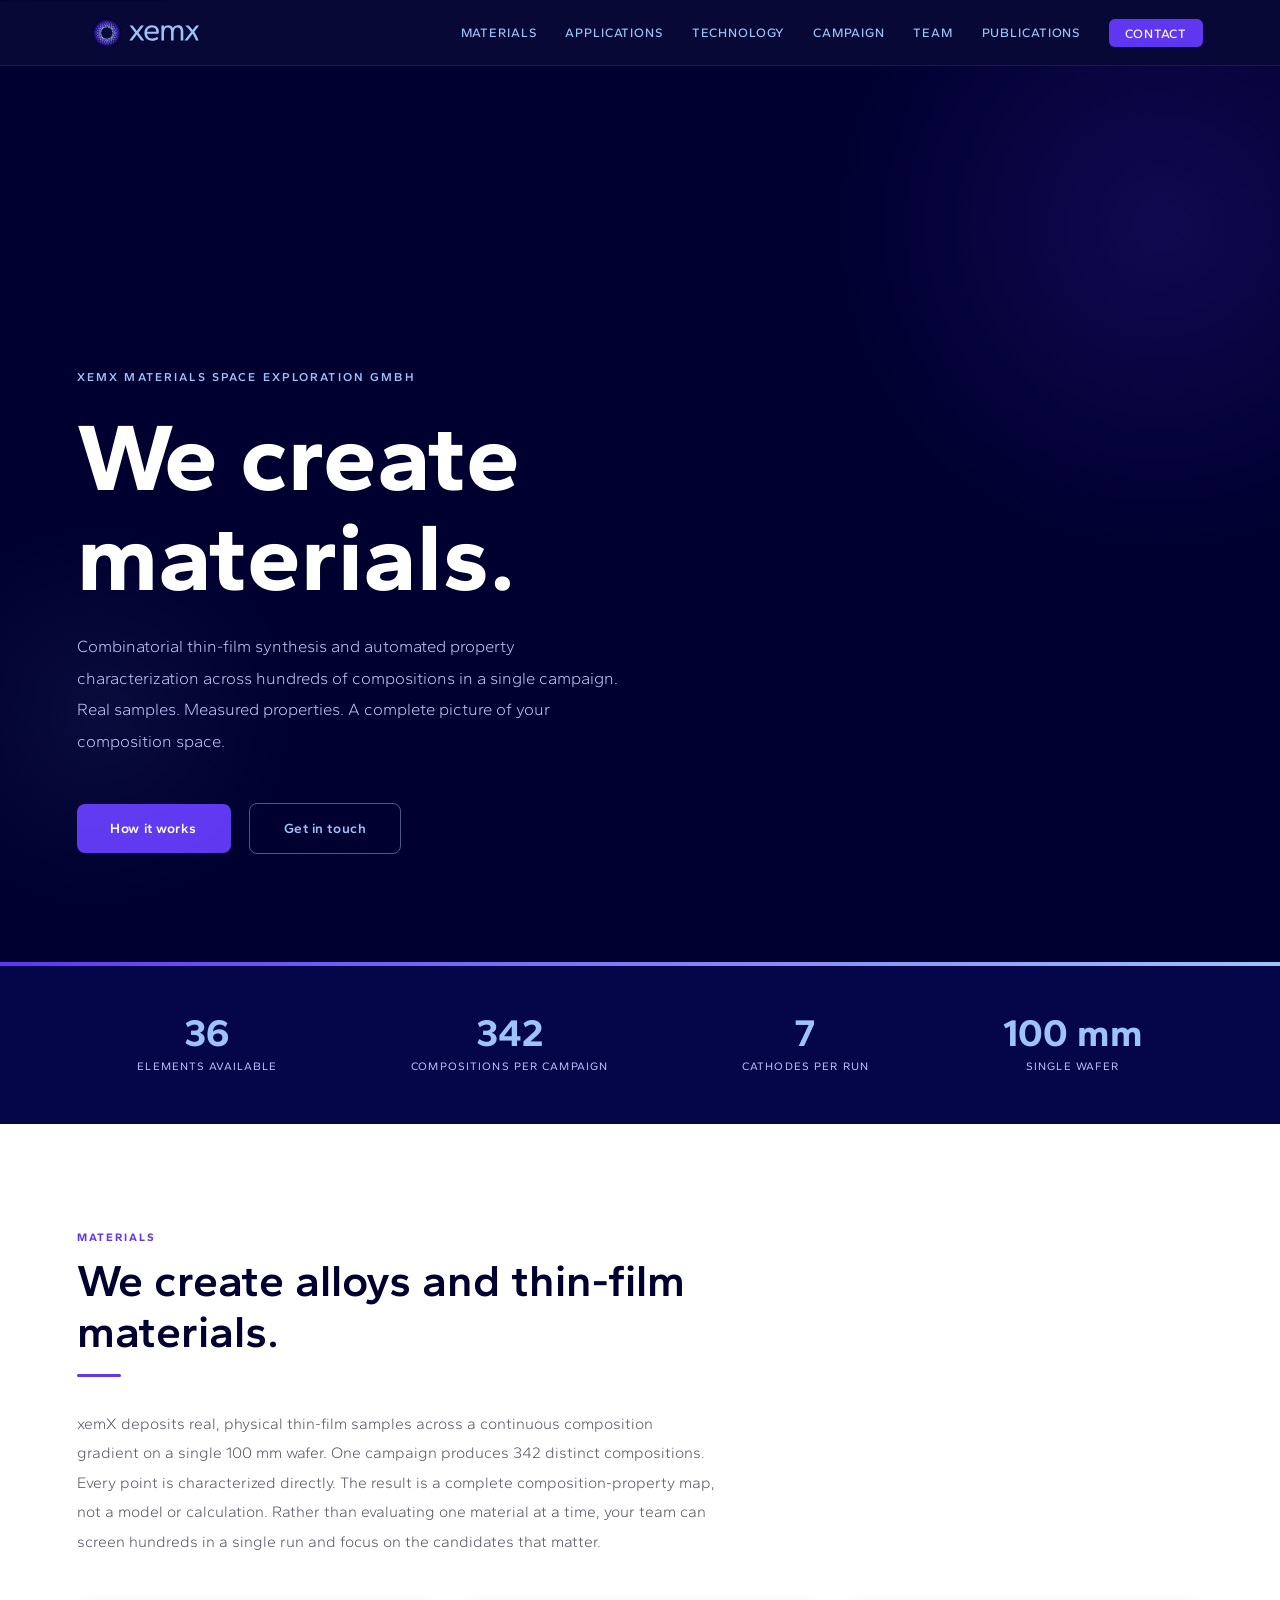
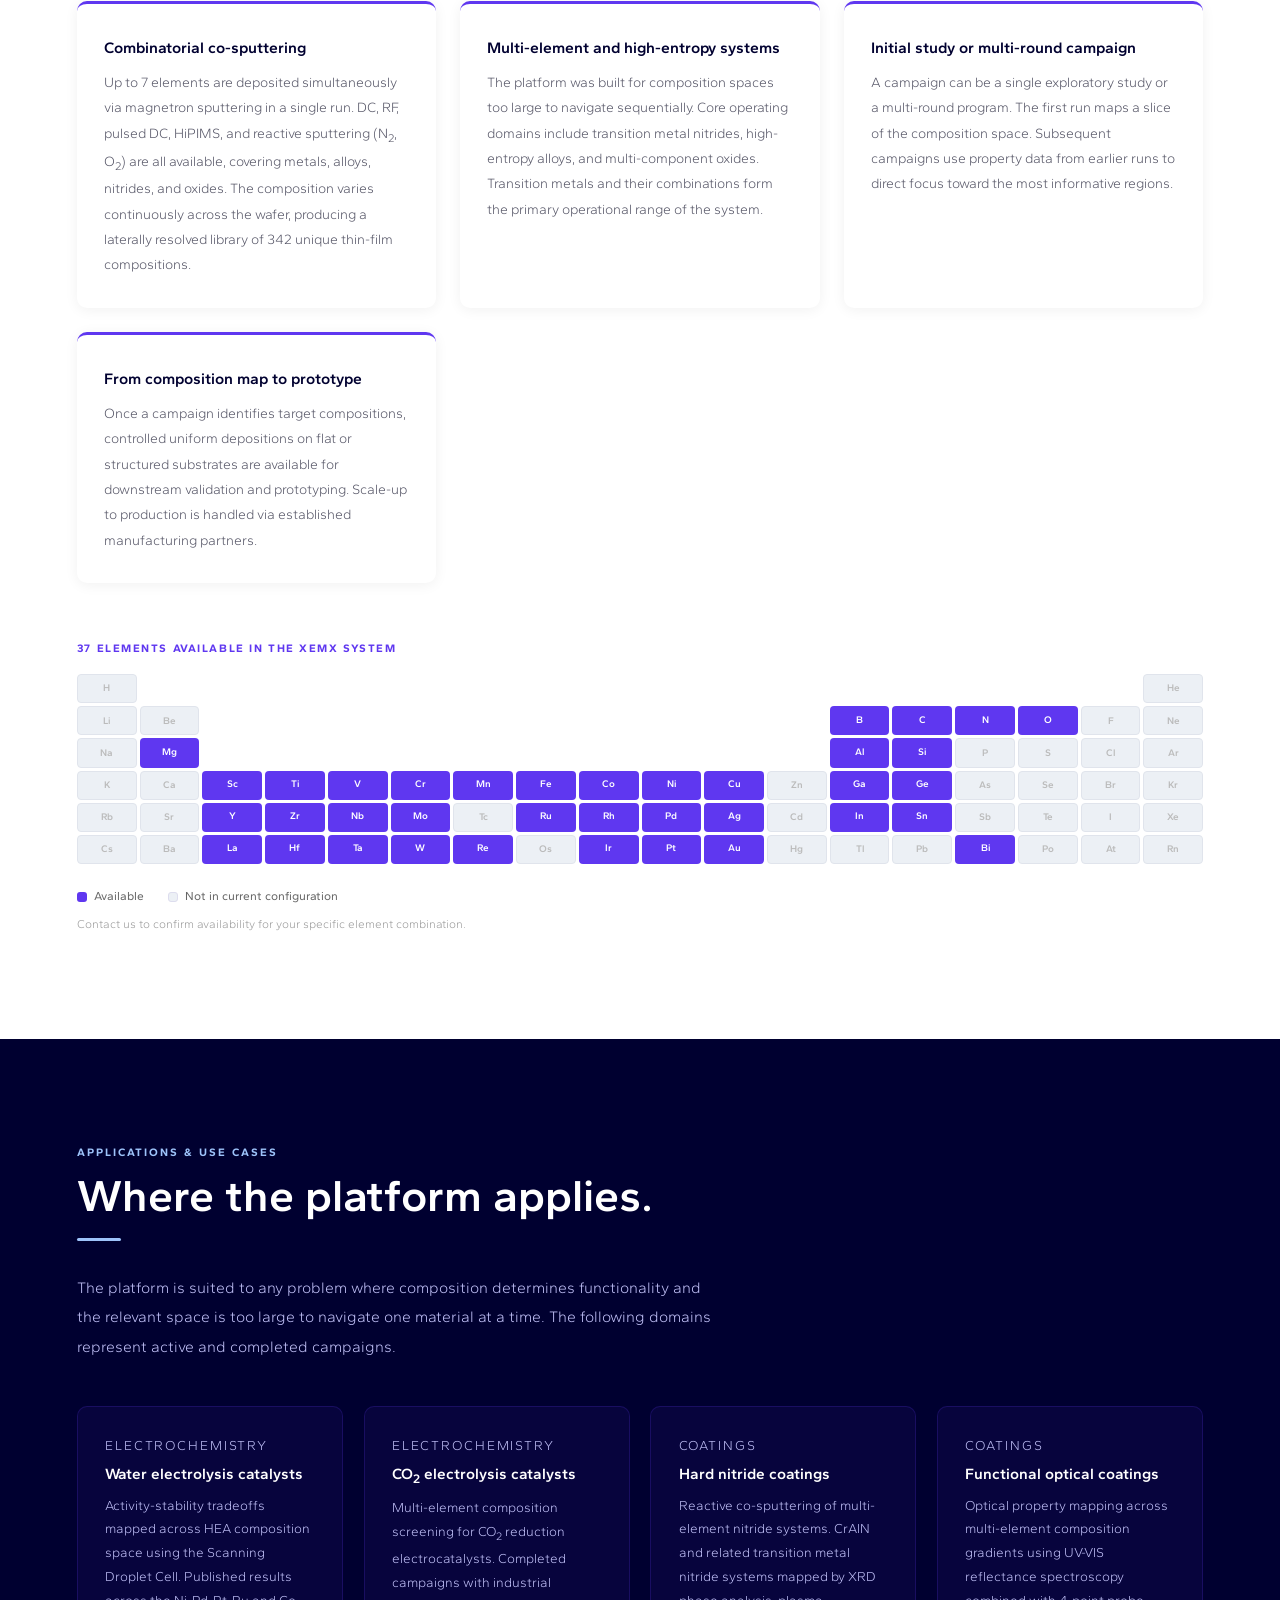
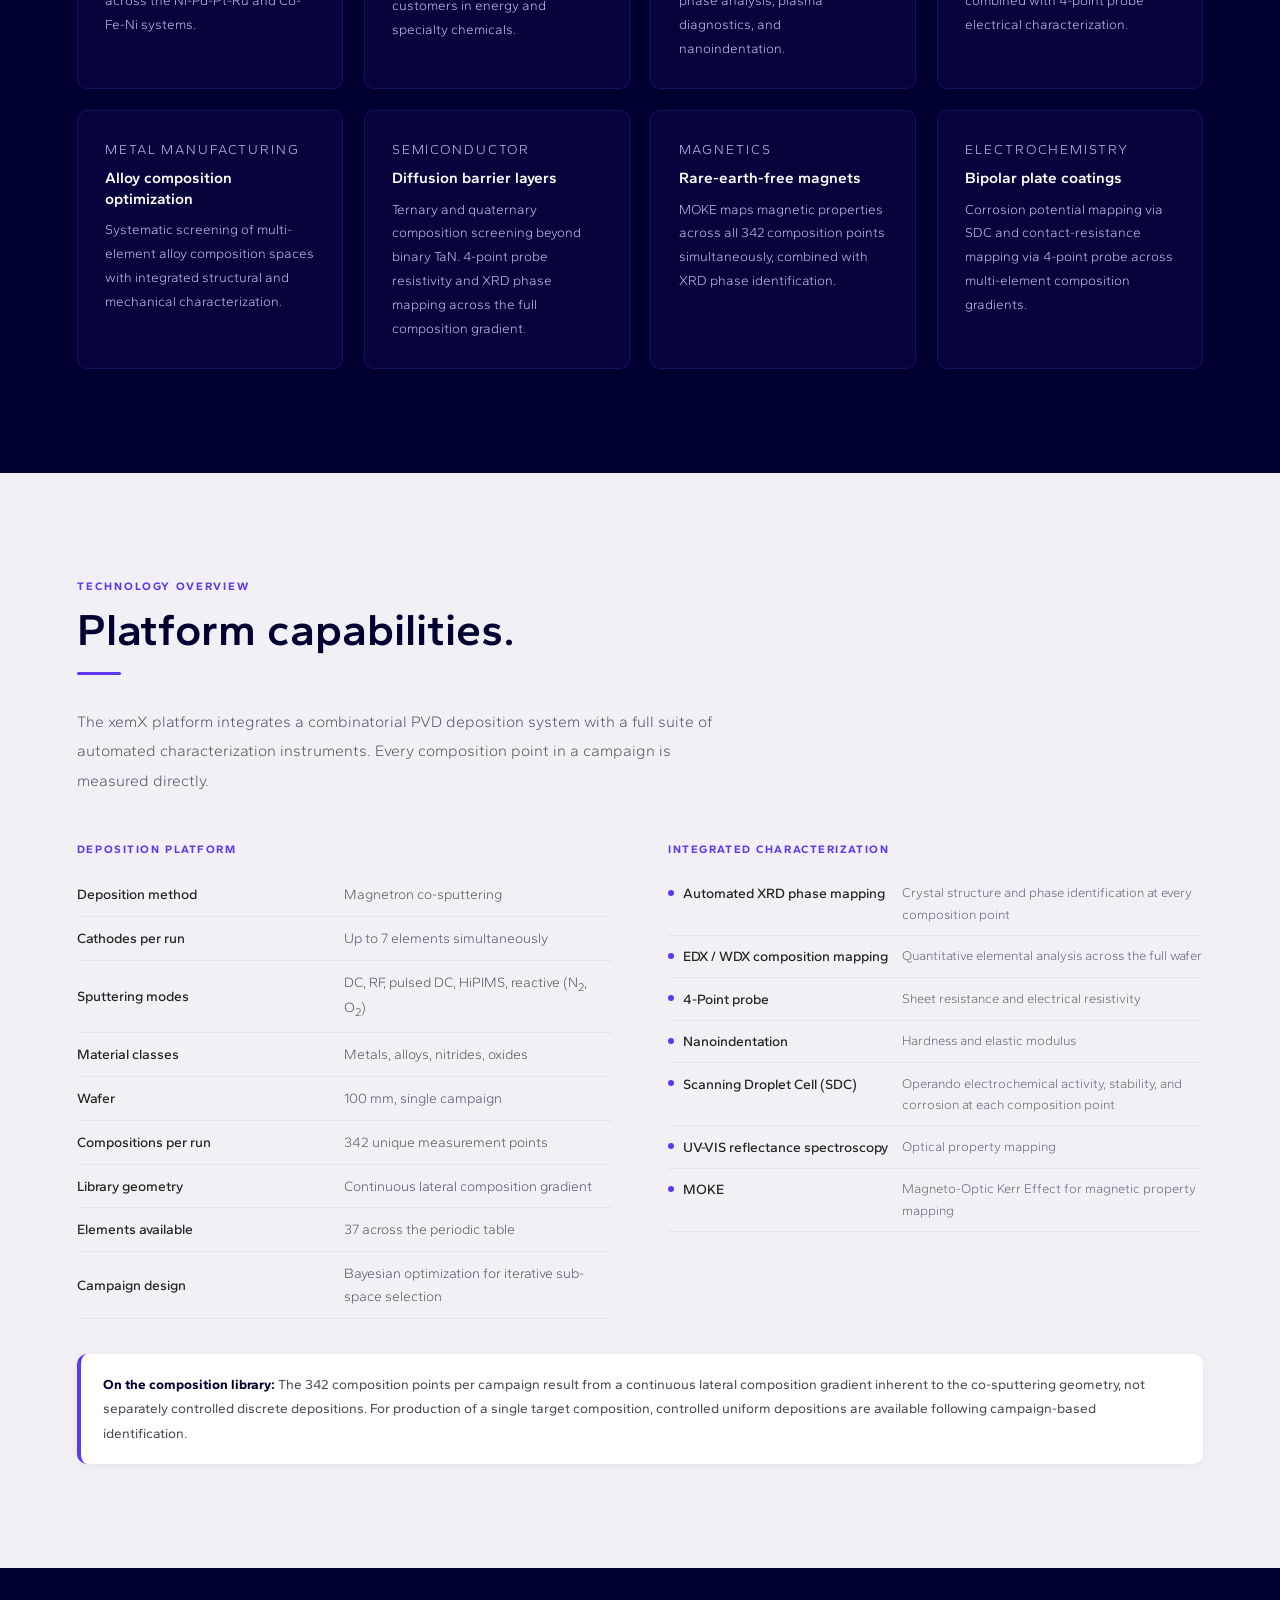
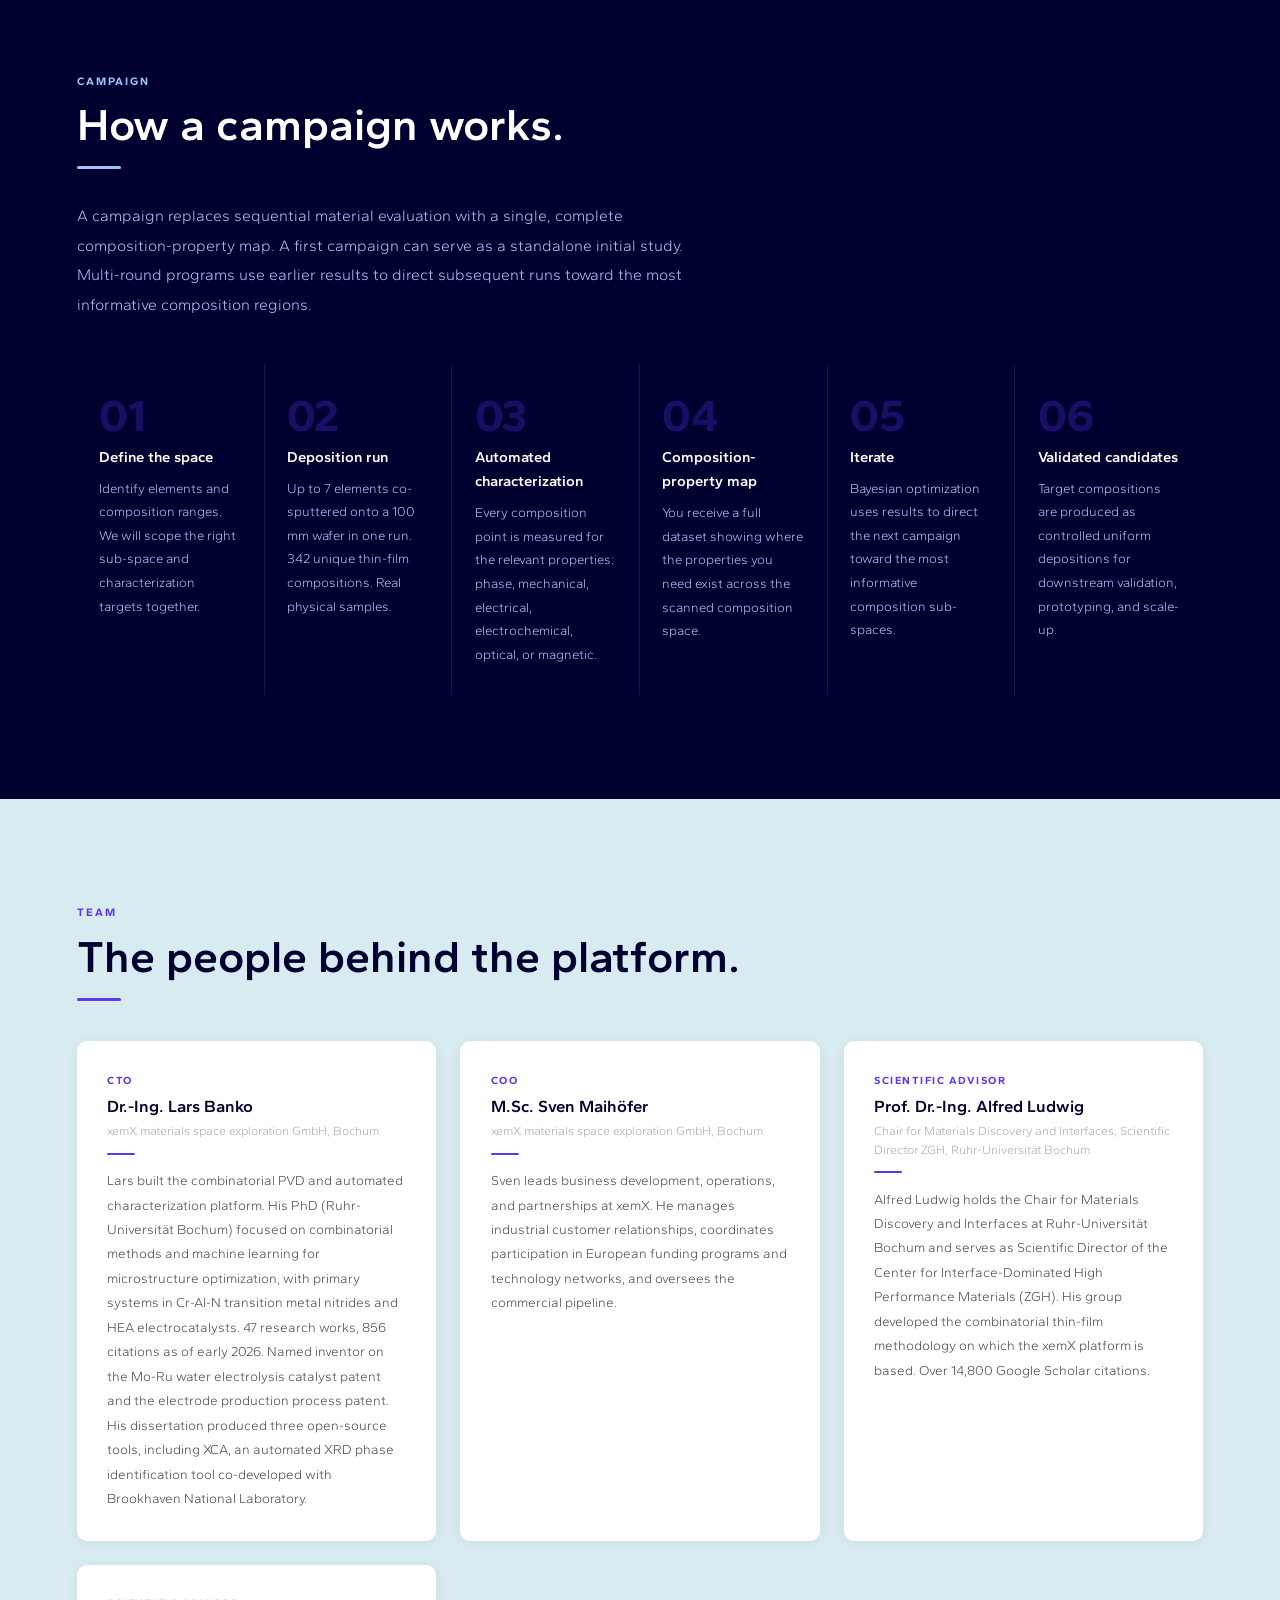
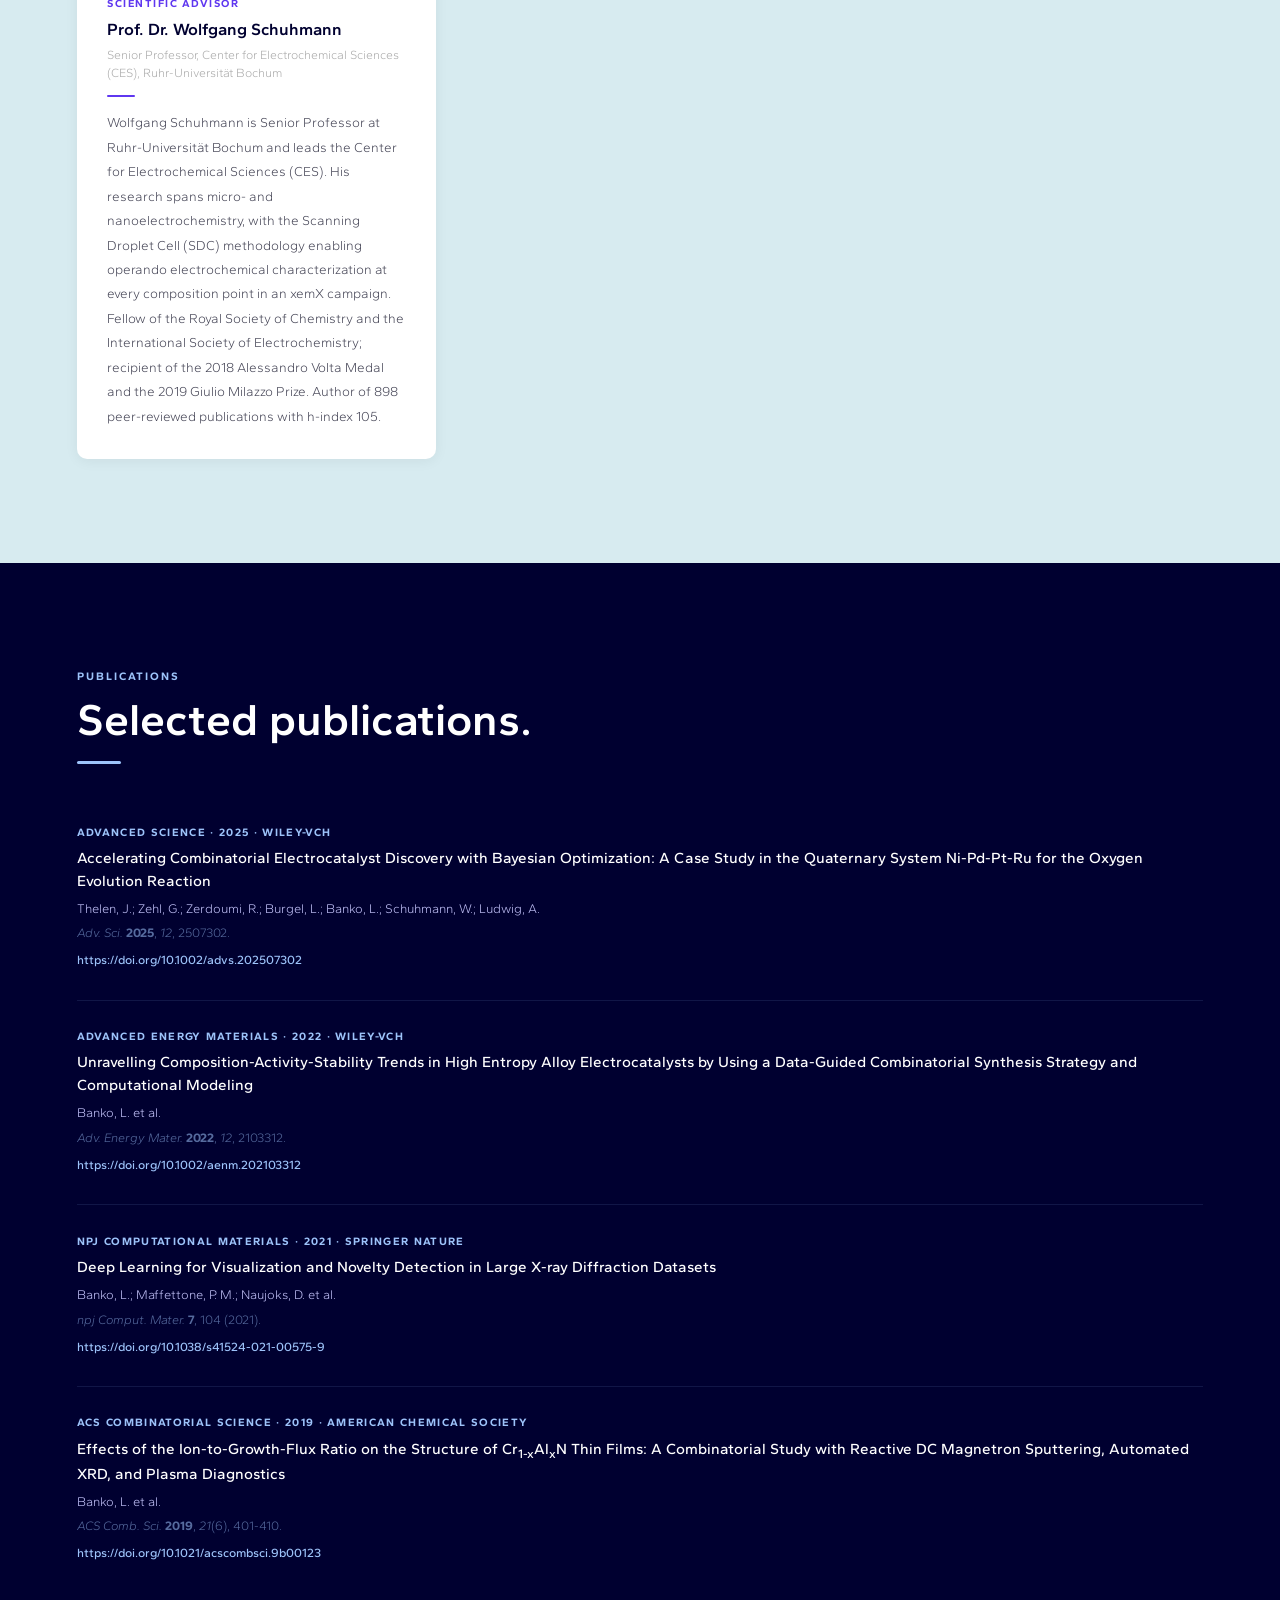
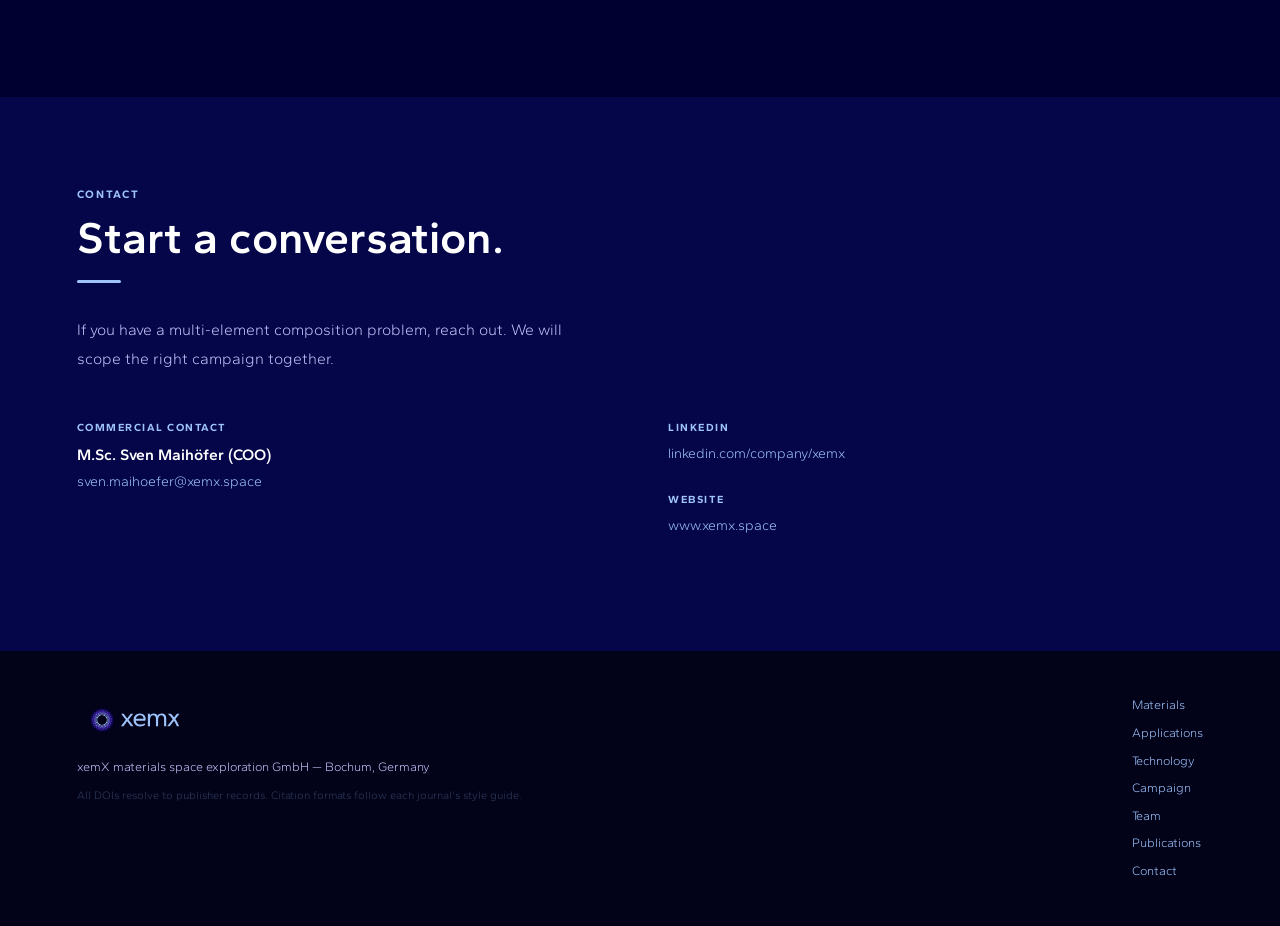
==== index.html @ 07265daa "Update Wolfgang Schuhmann's title and CES role to reflect current status - Changed title from Chair " ====
<!DOCTYPE html>
<html lang="en">
<head>
  <meta charset="UTF-8" />
  <meta name="viewport" content="width=device-width,initial-scale=1.0" />
  <meta name="description" content="xemX: Combinatorial thin-film synthesis and automated property characterization. Real samples. Measured properties. A complete picture of your composition space." />
  <meta property="og:title" content="xemX — Materials Space Exploration" />
  <meta property="og:description" content="Combinatorial thin-film synthesis and automated property characterization across hundreds of compositions in a single campaign." />
  <meta property="og:type" content="website" />
  <meta property="og:url" content="https://xemx-materials.com" />
  <meta name="twitter:card" content="summary_large_image" />
  <title>xemX — Materials Space Exploration</title>
  <link rel="preconnect" href="https://fonts.googleapis.com" />
  <link rel="preconnect" href="https://fonts.gstatic.com" crossorigin />
  <link rel="stylesheet" href="css/style.css" />
  <link rel="icon" href="logo.svg" type="image/svg+xml" />
</head>
<body>
  <a href="#main" class="skip-link">Skip to main content</a>

  <nav aria-label="Main navigation">
    <img src="logo.svg" alt="xemX" class="nav-logo" />
    <button class="nav-toggle" aria-label="Toggle navigation menu" aria-expanded="false">
      <span></span>
      <span></span>
      <span></span>
    </button>
    <ul>
      <li><a href="#materials">Materials</a></li>
      <li><a href="#applications">Applications</a></li>
      <li><a href="#technology">Technology</a></li>
      <li><a href="#campaign">Campaign</a></li>
      <li><a href="#team">Team</a></li>
      <li><a href="#publications">Publications</a></li>
      <li><a href="#contact" class="nav-cta">Contact</a></li>
    </ul>
  </nav>

  <main id="main">
    <section id="hero">
      <div class="hero-glow" aria-hidden="true"></div>
      <div class="hero-glow2" aria-hidden="true"></div>
      <p class="eyebrow">xemX materials space exploration GmbH</p>
      <h1 class="hero-h">We create<br />materials.</h1>
      <p class="hero-sub">
        Combinatorial thin-film synthesis and automated property characterization across hundreds of compositions in a single campaign. Real samples. Measured properties. A complete picture of your composition space.
      </p>
      <div>
        <a href="#materials" class="btn btn-p">How it works</a>
        <a href="#contact" class="btn btn-g">Get in touch</a>
      </div>
      <div class="hero-bar" aria-hidden="true"></div>
    </section>

    <div class="stats">
      <div class="stat">
        <span class="sn">36</span><span class="sl">Elements available</span>
      </div>
      <div class="stat">
        <span class="sn">342</span><span class="sl">Compositions per campaign</span>
      </div>
      <div class="stat">
        <span class="sn">7</span><span class="sl">Cathodes per run</span>
      </div>
      <div class="stat">
        <span class="sn">100 mm</span><span class="sl">Single wafer</span>
      </div>
    </div>

    <section id="materials" class="sec sec-white">
      <p class="tag">Materials</p>
      <h2 class="sh">We create alloys and thin-film materials.</h2>
      <div class="rule"></div>
      <p class="intro">
        xemX deposits real, physical thin-film samples across a continuous composition gradient on a single 100 mm wafer. One campaign produces 342 distinct compositions. Every point is characterized directly. The result is a complete composition-property map, not a model or calculation. Rather than evaluating one material at a time, your team can screen hundreds in a single run and focus on the candidates that matter.
      </p>
      <div class="mat-grid">
        <div class="mat-card">
          <h3>Combinatorial co-sputtering</h3>
          <p>
            Up to 7 elements are deposited simultaneously via magnetron sputtering in a single run. DC, RF, pulsed DC, HiPIMS, and reactive sputtering (N<sub>2</sub>, O<sub>2</sub>) are all available, covering metals, alloys, nitrides, and oxides. The composition varies continuously across the wafer, producing a laterally resolved library of 342 unique thin-film compositions.
          </p>
        </div>
        <div class="mat-card">
          <h3>Multi-element and high-entropy systems</h3>
          <p>
            The platform was built for composition spaces too large to navigate sequentially. Core operating domains include transition metal nitrides, high-entropy alloys, and multi-component oxides. Transition metals and their combinations form the primary operational range of the system.
          </p>
        </div>
        <div class="mat-card">
          <h3>Initial study or multi-round campaign</h3>
          <p>
            A campaign can be a single exploratory study or a multi-round program. The first run maps a slice of the composition space. Subsequent campaigns use property data from earlier runs to direct focus toward the most informative regions.
          </p>
        </div>
        <div class="mat-card">
          <h3>From composition map to prototype</h3>
          <p>
            Once a campaign identifies target compositions, controlled uniform depositions on flat or structured substrates are available for downstream validation and prototyping. Scale-up to production is handled via established manufacturing partners.
          </p>
        </div>
      </div>
      <div class="pt-wrap">
        <p class="pt-label">37 elements available in the xemX system</p>
        <div class="pt-grid">
          <div class="pt-row">
            <div class="el el-off">H</div>
            <div class="el el-gap"></div>
            <div class="el el-gap"></div>
            <div class="el el-gap"></div>
            <div class="el el-gap"></div>
            <div class="el el-gap"></div>
            <div class="el el-gap"></div>
            <div class="el el-gap"></div>
            <div class="el el-gap"></div>
            <div class="el el-gap"></div>
            <div class="el el-gap"></div>
            <div class="el el-gap"></div>
            <div class="el el-gap"></div>
            <div class="el el-gap"></div>
            <div class="el el-gap"></div>
            <div class="el el-gap"></div>
            <div class="el el-gap"></div>
            <div class="el el-off">He</div>
          </div>
          <div class="pt-row">
            <div class="el el-off">Li</div>
            <div class="el el-off">Be</div>
            <div class="el el-gap"></div>
            <div class="el el-gap"></div>
            <div class="el el-gap"></div>
            <div class="el el-gap"></div>
            <div class="el el-gap"></div>
            <div class="el el-gap"></div>
            <div class="el el-gap"></div>
            <div class="el el-gap"></div>
            <div class="el el-gap"></div>
            <div class="el el-gap"></div>
            <div class="el el-on">B</div>
            <div class="el el-on">C</div>
            <div class="el el-on">N</div>
            <div class="el el-on">O</div>
            <div class="el el-off">F</div>
            <div class="el el-off">Ne</div>
          </div>
          <div class="pt-row">
            <div class="el el-off">Na</div>
            <div class="el el-on">Mg</div>
            <div class="el el-gap"></div>
            <div class="el el-gap"></div>
            <div class="el el-gap"></div>
            <div class="el el-gap"></div>
            <div class="el el-gap"></div>
            <div class="el el-gap"></div>
            <div class="el el-gap"></div>
            <div class="el el-gap"></div>
            <div class="el el-gap"></div>
            <div class="el el-gap"></div>
            <div class="el el-on">Al</div>
            <div class="el el-on">Si</div>
            <div class="el el-off">P</div>
            <div class="el el-off">S</div>
            <div class="el el-off">Cl</div>
            <div class="el el-off">Ar</div>
          </div>
          <div class="pt-row">
            <div class="el el-off">K</div>
            <div class="el el-off">Ca</div>
            <div class="el el-on">Sc</div>
            <div class="el el-on">Ti</div>
            <div class="el el-on">V</div>
            <div class="el el-on">Cr</div>
            <div class="el el-on">Mn</div>
            <div class="el el-on">Fe</div>
            <div class="el el-on">Co</div>
            <div class="el el-on">Ni</div>
            <div class="el el-on">Cu</div>
            <div class="el el-off">Zn</div>
            <div class="el el-on">Ga</div>
            <div class="el el-on">Ge</div>
            <div class="el el-off">As</div>
            <div class="el el-off">Se</div>
            <div class="el el-off">Br</div>
            <div class="el el-off">Kr</div>
          </div>
          <div class="pt-row">
            <div class="el el-off">Rb</div>
            <div class="el el-off">Sr</div>
            <div class="el el-on">Y</div>
            <div class="el el-on">Zr</div>
            <div class="el el-on">Nb</div>
            <div class="el el-on">Mo</div>
            <div class="el el-off">Tc</div>
            <div class="el el-on">Ru</div>
            <div class="el el-on">Rh</div>
            <div class="el el-on">Pd</div>
            <div class="el el-on">Ag</div>
            <div class="el el-off">Cd</div>
            <div class="el el-on">In</div>
            <div class="el el-on">Sn</div>
            <div class="el el-off">Sb</div>
            <div class="el el-off">Te</div>
            <div class="el el-off">I</div>
            <div class="el el-off">Xe</div>
          </div>
          <div class="pt-row">
            <div class="el el-off">Cs</div>
            <div class="el el-off">Ba</div>
            <div class="el el-on">La</div>
            <div class="el el-on">Hf</div>
            <div class="el el-on">Ta</div>
            <div class="el el-on">W</div>
            <div class="el el-on">Re</div>
            <div class="el el-off">Os</div>
            <div class="el el-on">Ir</div>
            <div class="el el-on">Pt</div>
            <div class="el el-on">Au</div>
            <div class="el el-off">Hg</div>
            <div class="el el-off">Tl</div>
            <div class="el el-off">Pb</div>
            <div class="el el-on">Bi</div>
            <div class="el el-off">Po</div>
            <div class="el el-off">At</div>
            <div class="el el-off">Rn</div>
          </div>
        </div>
        <div class="pt-legend">
          <div class="pt-legend-item">
            <div class="pt-dot pt-dot-active"></div><span>Available</span>
          </div>
          <div class="pt-legend-item">
            <div class="pt-dot pt-dot-inactive"></div><span>Not in current configuration</span>
          </div>
        </div>
        <p class="pt-note">Contact us to confirm availability for your specific element combination.</p>
      </div>
    </section>

    <section id="applications" class="sec sec-dark">
      <p class="tag tag-l">Applications &amp; Use Cases</p>
      <h2 class="sh sh-light">Where the platform applies.</h2>
      <div class="rule rule-l"></div>
      <p class="intro intro-l">
        The platform is suited to any problem where composition determines functionality and the relevant space is too large to navigate one material at a time. The following domains represent active and completed campaigns.
      </p>
      <div class="app-grid">
        <div class="app-card">
          <p class="app-d">Electrochemistry</p>
          <h3>Water electrolysis catalysts</h3>
          <p>
            Activity-stability tradeoffs mapped across HEA composition space using the Scanning Droplet Cell. Published results across the Ni-Pd-Pt-Ru and Co-Fe-Ni systems.
          </p>
        </div>
        <div class="app-card">
          <p class="app-d">Electrochemistry</p>
          <h3>CO<sub>2</sub> electrolysis catalysts</h3>
          <p>
            Multi-element composition screening for CO<sub>2</sub> reduction electrocatalysts. Completed campaigns with industrial customers in energy and specialty chemicals.
          </p>
        </div>
        <div class="app-card">
          <p class="app-d">Coatings</p>
          <h3>Hard nitride coatings</h3>
          <p>
            Reactive co-sputtering of multi-element nitride systems. CrAlN and related transition metal nitride systems mapped by XRD phase analysis, plasma diagnostics, and nanoindentation.
          </p>
        </div>
        <div class="app-card">
          <p class="app-d">Coatings</p>
          <h3>Functional optical coatings</h3>
          <p>
            Optical property mapping across multi-element composition gradients using UV-VIS reflectance spectroscopy combined with 4-point probe electrical characterization.
          </p>
        </div>
        <div class="app-card">
          <p class="app-d">Metal manufacturing</p>
          <h3>Alloy composition optimization</h3>
          <p>
            Systematic screening of multi-element alloy composition spaces with integrated structural and mechanical characterization.
          </p>
        </div>
        <div class="app-card">
          <p class="app-d">Semiconductor</p>
          <h3>Diffusion barrier layers</h3>
          <p>
            Ternary and quaternary composition screening beyond binary TaN. 4-point probe resistivity and XRD phase mapping across the full composition gradient.
          </p>
        </div>
        <div class="app-card">
          <p class="app-d">Magnetics</p>
          <h3>Rare-earth-free magnets</h3>
          <p>
            MOKE maps magnetic properties across all 342 composition points simultaneously, combined with XRD phase identification.
          </p>
        </div>
        <div class="app-card">
          <p class="app-d">Electrochemistry</p>
          <h3>Bipolar plate coatings</h3>
          <p>
            Corrosion potential mapping via SDC and contact-resistance mapping via 4-point probe across multi-element composition gradients.
          </p>
        </div>
      </div>
    </section>

    <section id="technology" class="sec sec-light">
      <p class="tag">Technology Overview</p>
      <h2 class="sh">Platform capabilities.</h2>
      <div class="rule"></div>
      <p class="intro">
        The xemX platform integrates a combinatorial PVD deposition system with a full suite of automated characterization instruments. Every composition point in a campaign is measured directly.
      </p>
      <div class="tech-cols">
        <div>
          <p class="th">Deposition Platform</p>
          <table class="spec-t">
            <tr>
              <td>Deposition method</td>
              <td>Magnetron co-sputtering</td>
            </tr>
            <tr>
              <td>Cathodes per run</td>
              <td>Up to 7 elements simultaneously</td>
            </tr>
            <tr>
              <td>Sputtering modes</td>
              <td>DC, RF, pulsed DC, HiPIMS, reactive (N<sub>2</sub>, O<sub>2</sub>)</td>
            </tr>
            <tr>
              <td>Material classes</td>
              <td>Metals, alloys, nitrides, oxides</td>
            </tr>
            <tr>
              <td>Wafer</td>
              <td>100 mm, single campaign</td>
            </tr>
            <tr>
              <td>Compositions per run</td>
              <td>342 unique measurement points</td>
            </tr>
            <tr>
              <td>Library geometry</td>
              <td>Continuous lateral composition gradient</td>
            </tr>
            <tr>
              <td>Elements available</td>
              <td>37 across the periodic table</td>
            </tr>
            <tr>
              <td>Campaign design</td>
              <td>Bayesian optimization for iterative sub-space selection</td>
            </tr>
          </table>
        </div>
        <div>
          <p class="th">Integrated Characterization</p>
          <ul class="char-list">
            <li>
              <span class="cn">Automated XRD phase mapping</span><span class="cd">Crystal structure and phase identification at every composition point</span>
            </li>
            <li>
              <span class="cn">EDX / WDX composition mapping</span><span class="cd">Quantitative elemental analysis across the full wafer</span>
            </li>
            <li>
              <span class="cn">4-Point probe</span><span class="cd">Sheet resistance and electrical resistivity</span>
            </li>
            <li>
              <span class="cn">Nanoindentation</span><span class="cd">Hardness and elastic modulus</span>
            </li>
            <li>
              <span class="cn">Scanning Droplet Cell (SDC)</span><span class="cd">Operando electrochemical activity, stability, and corrosion at each composition point</span>
            </li>
            <li>
              <span class="cn">UV-VIS reflectance spectroscopy</span><span class="cd">Optical property mapping</span>
            </li>
            <li>
              <span class="cn">MOKE</span><span class="cd">Magneto-Optic Kerr Effect for magnetic property mapping</span>
            </li>
          </ul>
        </div>
      </div>
      <div class="note-box">
        <strong>On the composition library:</strong> The 342 composition points per campaign result from a continuous lateral composition gradient inherent to the co-sputtering geometry, not separately controlled discrete depositions. For production of a single target composition, controlled uniform depositions are available following campaign-based identification.
      </div>
    </section>

    <section id="campaign" class="sec sec-dark">
      <p class="tag tag-l">Campaign</p>
      <h2 class="sh sh-light">How a campaign works.</h2>
      <div class="rule rule-l"></div>
      <p class="intro intro-l">
        A campaign replaces sequential material evaluation with a single, complete composition-property map. A first campaign can serve as a standalone initial study. Multi-round programs use earlier results to direct subsequent runs toward the most informative composition regions.
      </p>
      <div class="flow">
        <div class="flow-step">
          <div class="fn">01</div>
          <p class="ft">Define the space</p>
          <p class="fd">Identify elements and composition ranges. We will scope the right sub-space and characterization targets together.</p>
        </div>
        <div class="flow-step">
          <div class="fn">02</div>
          <p class="ft">Deposition run</p>
          <p class="fd">Up to 7 elements co-sputtered onto a 100 mm wafer in one run. 342 unique thin-film compositions. Real physical samples.</p>
        </div>
        <div class="flow-step">
          <div class="fn">03</div>
          <p class="ft">Automated characterization</p>
          <p class="fd">Every composition point is measured for the relevant properties: phase, mechanical, electrical, electrochemical, optical, or magnetic.</p>
        </div>
        <div class="flow-step">
          <div class="fn">04</div>
          <p class="ft">Composition-property map</p>
          <p class="fd">You receive a full dataset showing where the properties you need exist across the scanned composition space.</p>
        </div>
        <div class="flow-step">
          <div class="fn">05</div>
          <p class="ft">Iterate</p>
          <p class="fd">Bayesian optimization uses results to direct the next campaign toward the most informative composition sub-spaces.</p>
        </div>
        <div class="flow-step">
          <div class="fn">06</div>
          <p class="ft">Validated candidates</p>
          <p class="fd">Target compositions are produced as controlled uniform depositions for downstream validation, prototyping, and scale-up.</p>
        </div>
      </div>
    </section>

    <section id="team" class="sec sec-mid">
      <p class="tag">Team</p>
      <h2 class="sh">The people behind the platform.</h2>
      <div class="rule"></div>
      <div class="team-grid">
        <div class="team-card">
          <p class="t-role">CTO</p>
          <p class="t-name">Dr.-Ing. Lars Banko</p>
          <p class="t-affil">xemX materials space exploration GmbH, Bochum</p>
          <div class="tdiv"></div>
          <p class="t-bio">
            Lars built the combinatorial PVD and automated characterization platform. His PhD (Ruhr-Universität Bochum) focused on combinatorial methods and machine learning for microstructure optimization, with primary systems in Cr-Al-N transition metal nitrides and HEA electrocatalysts. 47 research works, 856 citations as of early 2026. Named inventor on the Mo-Ru water electrolysis catalyst patent and the electrode production process patent. His dissertation produced three open-source tools, including XCA, an automated XRD phase identification tool co-developed with Brookhaven National Laboratory.
          </p>
        </div>
        <div class="team-card">
          <p class="t-role">COO</p>
          <p class="t-name">M.Sc. Sven Maihöfer</p>
          <p class="t-affil">xemX materials space exploration GmbH, Bochum</p>
          <div class="tdiv"></div>
          <p class="t-bio">
            Sven leads business development, operations, and partnerships at xemX. He manages industrial customer relationships, coordinates participation in European funding programs and technology networks, and oversees the commercial pipeline.
          </p>
        </div>
        <div class="team-card">
          <p class="t-role">Scientific Advisor</p>
          <p class="t-name">Prof. Dr.-Ing. Alfred Ludwig</p>
          <p class="t-affil">Chair for Materials Discovery and Interfaces, Scientific Director ZGH, Ruhr-Universität Bochum</p>
          <div class="tdiv"></div>
          <p class="t-bio">
            Alfred Ludwig holds the Chair for Materials Discovery and Interfaces at Ruhr-Universität Bochum and serves as Scientific Director of the Center for Interface-Dominated High Performance Materials (ZGH). His group developed the combinatorial thin-film methodology on which the xemX platform is based. Over 14,800 Google Scholar citations.
          </p>
        </div>
        <div class="team-card">
          <p class="t-role">Scientific Advisor</p>
          <p class="t-name">Prof. Dr. Wolfgang Schuhmann</p>
          <p class="t-affil">Senior Professor, Center for Electrochemical Sciences (CES), Ruhr-Universität Bochum</p>
          <div class="tdiv"></div>
          <p class="t-bio">
            Wolfgang Schuhmann is Senior Professor at Ruhr-Universität Bochum and leads the Center for Electrochemical Sciences (CES). His research spans micro- and nanoelectrochemistry, with the Scanning Droplet Cell (SDC) methodology enabling operando electrochemical characterization at every composition point in an xemX campaign. Fellow of the Royal Society of Chemistry and the International Society of Electrochemistry; recipient of the 2018 Alessandro Volta Medal and the 2019 Giulio Milazzo Prize. Author of 898 peer-reviewed publications with h-index 105.
          </p>
        </div>
      </div>
    </section>

    <section id="publications" class="sec sec-dark">
      <p class="tag tag-l">Publications</p>
      <h2 class="sh sh-light">Selected publications.</h2>
      <div class="rule rule-l"></div>
      <div class="pub-list">
        <div class="pub">
          <p class="pj">Advanced Science &middot; 2025 &middot; Wiley-VCH</p>
          <p class="pt-pub">
            Accelerating Combinatorial Electrocatalyst Discovery with Bayesian Optimization: A Case Study in the Quaternary System Ni-Pd-Pt-Ru for the Oxygen Evolution Reaction
          </p>
          <p class="pa">Thelen, J.; Zehl, G.; Zerdoumi, R.; Burgel, L.; Banko, L.; Schuhmann, W.; Ludwig, A.</p>
          <p class="pr"><em>Adv. Sci.</em> <strong>2025</strong>, <em>12</em>, 2507302.</p>
          <a class="pdoi" href="https://doi.org/10.1002/advs.202507302" target="_blank" rel="noopener">https://doi.org/10.1002/advs.202507302</a>
        </div>
        <div class="pub">
          <p class="pj">Advanced Energy Materials &middot; 2022 &middot; Wiley-VCH</p>
          <p class="pt-pub">
            Unravelling Composition-Activity-Stability Trends in High Entropy Alloy Electrocatalysts by Using a Data-Guided Combinatorial Synthesis Strategy and Computational Modeling
          </p>
          <p class="pa">Banko, L. et al.</p>
          <p class="pr"><em>Adv. Energy Mater.</em> <strong>2022</strong>, <em>12</em>, 2103312.</p>
          <a class="pdoi" href="https://doi.org/10.1002/aenm.202103312" target="_blank" rel="noopener">https://doi.org/10.1002/aenm.202103312</a>
        </div>
        <div class="pub">
          <p class="pj">npj Computational Materials &middot; 2021 &middot; Springer Nature</p>
          <p class="pt-pub">Deep Learning for Visualization and Novelty Detection in Large X-ray Diffraction Datasets</p>
          <p class="pa">Banko, L.; Maffettone, P. M.; Naujoks, D. et al.</p>
          <p class="pr"><em>npj Comput. Mater.</em> <strong>7</strong>, 104 (2021).</p>
          <a class="pdoi" href="https://doi.org/10.1038/s41524-021-00575-9" target="_blank" rel="noopener">https://doi.org/10.1038/s41524-021-00575-9</a>
        </div>
        <div class="pub">
          <p class="pj">ACS Combinatorial Science &middot; 2019 &middot; American Chemical Society</p>
          <p class="pt-pub">
            Effects of the Ion-to-Growth-Flux Ratio on the Structure of Cr<sub>1-x</sub>Al<sub>x</sub>N Thin Films: A Combinatorial Study with Reactive DC Magnetron Sputtering, Automated XRD, and Plasma Diagnostics
          </p>
          <p class="pa">Banko, L. et al.</p>
          <p class="pr"><em>ACS Comb. Sci.</em> <strong>2019</strong>, <em>21</em>(6), 401-410.</p>
          <a class="pdoi" href="https://doi.org/10.1021/acscombsci.9b00123" target="_blank" rel="noopener">https://doi.org/10.1021/acscombsci.9b00123</a>
        </div>
      </div>
    </section>

    <section id="contact">
      <p class="tag tag-l">Contact</p>
      <h2 class="sh sh-light">Start a conversation.</h2>
      <div class="rule rule-l"></div>
      <p class="contact-intro">
        If you have a multi-element composition problem, reach out. We will scope the right campaign together.
      </p>
      <div class="contact-grid">
        <div>
          <div class="contact-block">
            <p class="cl">Commercial Contact</p>
            <p class="cn2">M.Sc. Sven Maihöfer (COO)</p>
            <a href="mailto:sven.maihoefer@xemx.space">sven.maihoefer@xemx.space</a>
          </div>
        </div>
        <div>
          <div class="contact-block">
            <p class="cl">LinkedIn</p>
            <a href="https://www.linkedin.com/company/xemx" target="_blank" rel="noopener">linkedin.com/company/xemx</a>
          </div>
          <div class="contact-block">
            <p class="cl">Website</p>
            <a href="https://www.xemx.space" target="_blank" rel="noopener">www.xemx.space</a>
          </div>
        </div>
      </div>
    </section>
  </main>

  <footer>
    <div>
      <img src="logo.svg" alt="xemX" class="flogo" loading="lazy" />
      <p>xemX materials space exploration GmbH &mdash; Bochum, Germany</p>
      <p class="fleg">All DOIs resolve to publisher records. Citation formats follow each journal's style guide.</p>
    </div>
    <div class="flinks">
      <a href="#materials">Materials</a>
      <a href="#applications">Applications</a>
      <a href="#technology">Technology</a>
      <a href="#campaign">Campaign</a>
      <a href="#team">Team</a>
      <a href="#publications">Publications</a>
      <a href="#contact">Contact</a>
    </div>
  </footer>

  <script src="js/main.js" defer></script>
</body>
</html>
---- css/style.css ----
@import url('https://fonts.googleapis.com/css2?family=Gantari:wght@300;400;500;600;700&display=swap');

:root {
  --galaxy: #000030;
  --tiefblau: #020219;
  --dunkel: #05054A;
  --purple: #5F37F0;
  --sky: #9DC3FA;
  --flieder: #C3C3FA;
  --ice: #D7EBF0;
  --offwhite: #F0F0F5;
  --r: 10px;
}

*,
*::before,
*::after {
  box-sizing: border-box;
  margin: 0;
  padding: 0;
  outline: none;
}

button,
input,
textarea,
select {
  outline: none;
  border: none;
  -webkit-appearance: none;
  -moz-appearance: none;
  appearance: none;
}

button:focus,
input:focus,
textarea:focus,
select:focus {
  outline: none;
  box-shadow: none;
}

*:focus {
  outline: none !important;
}

html {
  scroll-behavior: smooth;
  overflow-x: hidden;
}

body {
  font-family: 'Gantari', sans-serif;
  background: var(--offwhite);
  color: var(--galaxy);
  line-height: 1.65;
  margin: 0;
  padding: 0;
  overflow-x: hidden;
}

.skip-link {
  position: absolute;
  top: -40px;
  left: 0;
  background: var(--purple);
  color: #fff;
  padding: 8px;
  text-decoration: none;
  z-index: 100;
}

.skip-link:focus {
  top: 0;
}

nav {
  position: sticky;
  top: 0;
  left: 0;
  width: 100%;
  box-sizing: border-box;
  z-index: 200;
  background: rgba(0, 0, 48, 0.97);
  backdrop-filter: blur(14px);
  display: flex;
  align-items: center;
  justify-content: space-between;
  padding: 0 6%;
  height: 66px;
  border-bottom: 1px solid rgba(157, 195, 250, 0.1);
  overflow: hidden;
}

.nav-logo {
  height: 60px;
  object-fit: contain;
}

nav ul {
  list-style: none;
  display: flex;
  gap: 1.8rem;
}

nav ul a {
  color: var(--sky);
  text-decoration: none;
  font-size: 0.79rem;
  font-weight: 500;
  letter-spacing: 0.07em;
  text-transform: uppercase;
  transition: color 0.2s;
}

nav ul a:hover {
  color: #fff;
}

nav ul a.nav-link-active {
  color: #fff;
  border-bottom: 2px solid var(--purple);
  padding-bottom: 2px;
}

.nav-cta {
  background: var(--purple) !important;
  color: #fff !important;
  padding: 0.42rem 1rem;
  border-radius: 6px;
  border-bottom: none !important;
}

.nav-cta:hover {
  background: #4a28d4 !important;
}

.nav-toggle {
  display: none;
  background: none;
  border: none;
  cursor: pointer;
  padding: 0;
  width: 28px;
  height: 24px;
  position: relative;
  z-index: 300;
  outline: none;
  -webkit-tap-highlight-color: transparent;
  -webkit-appearance: none;
  appearance: none;
}

.nav-toggle:focus,
.nav-toggle:active {
  outline: none;
  box-shadow: none;
}

.nav-toggle span {
  display: block;
  width: 100%;
  height: 2px;
  background: var(--sky);
  margin: 6px 0;
  transition: all 0.3s;
  border-radius: 1px;
}

.nav-toggle.active span:nth-child(1) {
  transform: rotate(45deg) translate(8px, 8px);
}

.nav-toggle.active span:nth-child(2) {
  opacity: 0;
}

.nav-toggle.active span:nth-child(3) {
  transform: rotate(-45deg) translate(8px, -8px);
}

#hero {
  background: var(--galaxy);
  min-height: 100vh;
  display: flex;
  flex-direction: column;
  justify-content: flex-end;
  padding: 60px 6% 7rem;
  position: relative;
  overflow: hidden;
}

.hero-glow {
  position: absolute;
  top: -180px;
  right: -220px;
  width: 680px;
  height: 680px;
  background: radial-gradient(circle, rgba(95, 55, 240, 0.17) 0%, transparent 68%);
  pointer-events: none;
  aria-hidden: true;
}

.hero-glow2 {
  position: absolute;
  bottom: 50px;
  left: -100px;
  width: 400px;
  height: 400px;
  background: radial-gradient(circle, rgba(157, 195, 250, 0.06) 0%, transparent 70%);
  pointer-events: none;
  aria-hidden: true;
}

.eyebrow {
  font-size: 0.74rem;
  font-weight: 600;
  letter-spacing: 0.18em;
  text-transform: uppercase;
  color: var(--sky);
  margin-bottom: 1.2rem;
}

h1.hero-h {
  font-size: clamp(3.2rem, 7.5vw, 6.5rem);
  font-weight: 700;
  line-height: 1.04;
  color: #fff;
  margin-bottom: 1.5rem;
  max-width: 820px;
}

.hero-sub {
  font-size: 1.05rem;
  font-weight: 300;
  color: var(--flieder);
  max-width: 560px;
  line-height: 1.9;
  margin-bottom: 2.8rem;
}

.btn {
  display: inline-block;
  padding: 0.82rem 2.1rem;
  border-radius: 8px;
  font-size: 0.86rem;
  font-weight: 600;
  text-decoration: none;
  letter-spacing: 0.04em;
  transition: all 0.2s;
}

.btn-p {
  background: var(--purple);
  color: #fff;
}

.btn-p:hover {
  background: #4a28d4;
  transform: translateY(-1px);
}

.btn-g {
  border: 1.5px solid rgba(157, 195, 250, 0.45);
  color: var(--sky);
  margin-left: 0.9rem;
}

.btn-g:hover {
  background: rgba(157, 195, 250, 0.08);
  border-color: var(--sky);
}

.hero-bar {
  position: absolute;
  bottom: 0;
  left: 0;
  right: 0;
  height: 4px;
  background: linear-gradient(90deg, var(--purple), var(--sky));
  aria-hidden: true;
}

.stats {
  background: var(--dunkel);
  display: flex;
  justify-content: space-around;
  flex-wrap: wrap;
  padding: 2.6rem 6%;
  gap: 0.8rem;
}

.stat {
  text-align: center;
  padding: 0.4rem 1rem;
}

.sn {
  font-size: 2.4rem;
  font-weight: 700;
  color: var(--sky);
  display: block;
  line-height: 1;
}

.sl {
  font-size: 0.7rem;
  letter-spacing: 0.1em;
  text-transform: uppercase;
  color: var(--flieder);
  display: block;
  margin-top: 0.3rem;
}

.sec {
  padding: 6.5rem 6%;
}

.sec-dark {
  background: var(--galaxy);
  color: #fff;
}

.sec-mid {
  background: var(--ice);
}

.sec-light {
  background: var(--offwhite);
}

.sec-white {
  background: #fff;
}

.tag {
  font-size: 0.7rem;
  font-weight: 700;
  letter-spacing: 0.18em;
  text-transform: uppercase;
  color: var(--purple);
  margin-bottom: 0.55rem;
}

.tag-l {
  color: var(--sky);
}

h2.sh {
  font-size: clamp(1.9rem, 3.5vw, 3rem);
  font-weight: 600;
  line-height: 1.15;
  margin-bottom: 1rem;
  max-width: 700px;
}

.sh-light {
  color: #fff;
}

.rule {
  width: 44px;
  height: 3px;
  background: var(--purple);
  margin: 0.7rem 0 2rem;
  border-radius: 2px;
}

.rule-l {
  background: var(--sky);
}

.intro {
  font-size: 0.98rem;
  font-weight: 300;
  max-width: 640px;
  line-height: 1.88;
  margin-bottom: 2.8rem;
  color: #556;
}

.intro-l {
  color: var(--flieder);
}

.placeholder {
  background: rgba(95, 55, 240, 0.06);
  border: 1.5px dashed rgba(95, 55, 240, 0.4);
  border-radius: 6px;
  padding: 0.4rem 0.8rem;
  font-size: 0.82rem;
  font-style: italic;
  color: #8a7fd4;
  display: inline-block;
}

.placeholder-block {
  display: block;
  margin-top: 0.5rem;
}

.contact-intro {
  font-size: 0.98rem;
  font-weight: 300;
  color: var(--flieder);
  max-width: 520px;
  line-height: 1.88;
  margin-bottom: 2.8rem;
}

.intro-dark {
  font-size: 0.98rem;
  font-weight: 300;
  color: var(--flieder);
  max-width: 560px;
  line-height: 1.88;
  margin-bottom: 2.5rem;
}

.tech-description {
  font-size: 0.87rem;
  font-weight: 300;
  line-height: 1.88;
  color: #556;
  margin-bottom: 1.2rem;
}

.note-box-warning {
  margin-top: 2.2rem;
  background: #fff8f2;
  border-radius: var(--r);
  border-left: 4px solid #e05c00;
  padding: 1.1rem 1.4rem;
  font-size: 0.85rem;
  line-height: 1.82;
  color: #445;
  box-shadow: 0 2px 10px rgba(0, 0, 0, 0.05);
}

.note-box-warning strong {
  color: #b34400;
}

.note-box-dark strong {
  color: var(--sky);
}

.section-divider {
  margin-top: 2.5rem;
  padding-top: 2rem;
  border-top: 1px solid rgba(157, 195, 250, 0.15);
}

.tag-margin {
  margin-bottom: 1rem;
}

.two-col {
  display: grid;
  grid-template-columns: 1fr 1fr;
  gap: 3.5rem;
  align-items: start;
}

@media (max-width: 860px) {
  .two-col {
    grid-template-columns: 1fr;
    gap: 2rem;
  }
}

.th {
  font-size: 0.7rem;
  font-weight: 700;
  letter-spacing: 0.14em;
  text-transform: uppercase;
  color: var(--purple);
  margin-bottom: 0.9rem;
}

.spec-t {
  width: 100%;
  border-collapse: collapse;
}

.spec-t tr {
  border-bottom: 1px solid #e4e4ef;
}

.spec-t td {
  padding: 0.62rem 0;
  font-size: 0.87rem;
}

.spec-t td:first-child {
  font-weight: 500;
  color: #222;
  width: 50%;
}

.spec-t td:last-child {
  font-weight: 300;
  color: #556;
}

.char-list {
  list-style: none;
}

.char-list li {
  padding: 0.58rem 0;
  border-bottom: 1px solid #e4e4ef;
  font-size: 0.87rem;
  display: flex;
  gap: 0.55rem;
  align-items: flex-start;
}

.char-list li::before {
  content: '';
  width: 6px;
  height: 6px;
  border-radius: 50%;
  background: var(--purple);
  flex-shrink: 0;
  margin-top: 0.47rem;
}

.cn {
  font-weight: 500;
  color: #222;
  min-width: 210px;
}

.cd {
  font-weight: 300;
  color: #667;
  font-size: 0.82rem;
}

.note-box {
  margin-top: 2.2rem;
  background: #fff;
  border-radius: var(--r);
  border-left: 4px solid var(--purple);
  padding: 1.1rem 1.4rem;
  font-size: 0.85rem;
  line-height: 1.82;
  color: #445;
  box-shadow: 0 2px 10px rgba(0, 0, 0, 0.05);
}

.note-box-first {
  margin-top: 0;
}

.note-box strong {
  color: var(--galaxy);
}

.note-box-dark {
  margin-top: 2rem;
  border-radius: var(--r);
  border-left: 4px solid var(--sky);
  padding: 1.2rem 1.5rem;
  background: rgba(157, 195, 250, 0.06);
  font-size: 0.86rem;
  line-height: 1.85;
  color: var(--flieder);
}

.note-box-dark strong {
  color: #fff;
}

.pitch-grid {
  display: grid;
  grid-template-columns: repeat(auto-fit, minmax(265px, 1fr));
  gap: 1.4rem;
  margin-top: 0.5rem;
}

.pitch-card {
  background: rgba(95, 55, 240, 0.07);
  border: 1px solid rgba(95, 55, 240, 0.2);
  border-radius: var(--r);
  padding: 1.7rem;
  transition: border-color 0.2s;
}

.pitch-card:hover {
  border-color: var(--sky);
}

.pc-label {
  font-size: 0.67rem;
  letter-spacing: 0.14em;
  text-transform: uppercase;
  color: var(--sky);
  font-weight: 600;
  margin-bottom: 0.38rem;
}

.pitch-card h3 {
  font-size: 0.96rem;
  font-weight: 600;
  color: #fff;
  margin-bottom: 0.55rem;
  line-height: 1.35;
}

.pitch-card p {
  font-size: 0.84rem;
  font-weight: 300;
  color: var(--flieder);
  line-height: 1.78;
}

.biz-grid {
  display: grid;
  grid-template-columns: repeat(auto-fit, minmax(265px, 1fr));
  gap: 1.5rem;
}

.biz-card {
  background: #fff;
  border-radius: var(--r);
  border-top: 3px solid var(--purple);
  padding: 1.9rem 1.7rem;
  box-shadow: 0 2px 14px rgba(0, 0, 0, 0.06);
}

.biz-card h3 {
  font-size: 0.95rem;
  font-weight: 600;
  margin-bottom: 0.6rem;
  color: var(--galaxy);
}

.biz-card p {
  font-size: 0.86rem;
  font-weight: 300;
  line-height: 1.82;
  color: #556;
}

.mat-grid {
  display: grid;
  grid-template-columns: repeat(auto-fit, minmax(265px, 1fr));
  gap: 1.5rem;
}

.mat-card {
  background: #fff;
  border-radius: var(--r);
  border-top: 3px solid var(--purple);
  padding: 1.9rem 1.7rem;
  box-shadow: 0 2px 14px rgba(0, 0, 0, 0.06);
}

.mat-card h3 {
  font-size: 0.98rem;
  font-weight: 600;
  margin-bottom: 0.6rem;
  color: var(--galaxy);
}

.mat-card p {
  font-size: 0.87rem;
  font-weight: 300;
  line-height: 1.82;
  color: #556;
}

.pt-wrap {
  margin-top: 3.5rem;
}

.pt-label {
  font-size: 0.7rem;
  font-weight: 700;
  letter-spacing: 0.14em;
  text-transform: uppercase;
  color: var(--purple);
  margin-bottom: 1rem;
}

.pt-grid {
  display: flex;
  flex-direction: column;
  gap: 3px;
  overflow-x: auto;
  padding-bottom: 0.5rem;
}

.pt-row {
  display: grid;
  grid-template-columns: repeat(18, 1fr);
  gap: 3px;
  min-width: 560px;
}

.el {
  border-radius: 4px;
  font-size: 0.62rem;
  font-weight: 600;
  text-align: center;
  padding: 0.34rem 0.1rem;
  user-select: none;
  transition: transform 0.15s, box-shadow 0.15s;
}

.el-on {
  background: var(--purple);
  color: #fff;
}

.el-on:hover {
  transform: scale(1.25);
  box-shadow: 0 2px 8px rgba(95, 55, 240, 0.5);
  z-index: 10;
  position: relative;
}

.el-off {
  background: #ecf0f5;
  color: #bbb;
  border: 1px solid #e0e4ec;
}

.el-gap {
  background: transparent;
  border: none;
}

.pt-legend {
  display: flex;
  gap: 1.5rem;
  margin-top: 0.9rem;
  flex-wrap: wrap;
}

.pt-legend-item {
  display: flex;
  align-items: center;
  gap: 0.45rem;
  font-size: 0.75rem;
  color: #666;
}

.pt-dot {
  width: 10px;
  height: 10px;
  border-radius: 3px;
}

.pt-dot-active {
  background: var(--purple);
}

.pt-dot-inactive {
  background: #ecf0f5;
  border: 1px solid #dde;
}

.pt-note {
  font-size: 0.74rem;
  color: #999;
  font-weight: 300;
  margin-top: 0.55rem;
}

.app-grid {
  display: grid;
  grid-template-columns: repeat(auto-fit, minmax(265px, 1fr));
  gap: 1.3rem;
}

.app-card {
  background: rgba(95, 55, 240, 0.07);
  border: 1px solid rgba(95, 55, 240, 0.2);
  border-radius: var(--r);
  padding: 1.7rem;
  transition: border-color 0.2s, transform 0.15s;
}

.app-card:hover {
  border-color: var(--sky);
  transform: translateY(-2px);
}

.app-d {
  font-size: 0.67rem;
  letter-spacing: 0.14em;
  text-transform: uppercase;
  color: var(--sky);
  font-weight: 600;
  margin-bottom: 0.38rem;
}

.app-card h3 {
  font-size: 0.96rem;
  font-weight: 600;
  color: #fff;
  margin-bottom: 0.55rem;
  line-height: 1.35;
}

.app-card p {
  font-size: 0.84rem;
  font-weight: 300;
  color: var(--flieder);
  line-height: 1.78;
}

.tech-cols {
  display: grid;
  grid-template-columns: 1fr 1fr;
  gap: 3.5rem;
  margin-top: 1rem;
}

@media (max-width: 860px) {
  .tech-cols {
    grid-template-columns: 1fr;
    gap: 2rem;
  }
}

.flow {
  display: grid;
  grid-template-columns: repeat(auto-fit, minmax(185px, 1fr));
  gap: 0;
  margin-top: 2.5rem;
}

.flow-step {
  padding: 1.8rem 1.4rem;
  border-right: 1px solid rgba(157, 195, 250, 0.12);
}

.flow-step:last-child {
  border-right: none;
}

.fn {
  font-size: 2.8rem;
  font-weight: 700;
  color: var(--purple);
  opacity: 0.28;
  line-height: 1;
  margin-bottom: 0.45rem;
}

.ft {
  font-size: 0.93rem;
  font-weight: 600;
  color: #fff;
  margin-bottom: 0.45rem;
}

.fd {
  font-size: 0.83rem;
  font-weight: 300;
  color: var(--flieder);
  line-height: 1.78;
}

.team-grid {
  display: grid;
  grid-template-columns: repeat(auto-fit, minmax(285px, 1fr));
  gap: 1.5rem;
  margin-top: 2.5rem;
}

.team-card {
  background: #fff;
  border-radius: var(--r);
  padding: 1.9rem;
  box-shadow: 0 2px 14px rgba(0, 0, 0, 0.06);
}

.t-role {
  font-size: 0.67rem;
  font-weight: 700;
  letter-spacing: 0.14em;
  text-transform: uppercase;
  color: var(--purple);
  margin-bottom: 0.22rem;
}

.t-name {
  font-size: 1.05rem;
  font-weight: 600;
  color: var(--galaxy);
}

.t-affil {
  font-size: 0.77rem;
  color: #aaa;
  font-weight: 300;
  margin-bottom: 0.75rem;
  margin-top: 0.1rem;
  line-height: 1.5;
}

.tdiv {
  width: 28px;
  height: 2px;
  background: var(--purple);
  margin: 0.65rem 0 0.85rem;
  border-radius: 2px;
}

.t-bio {
  font-size: 0.84rem;
  font-weight: 300;
  line-height: 1.82;
  color: #445;
}

.pub-list {
  margin-top: 1.8rem;
}

.pub {
  padding: 1.7rem 0;
  border-bottom: 1px solid rgba(157, 195, 250, 0.11);
}

.pub:last-child {
  border-bottom: none;
}

.pj {
  font-size: 0.69rem;
  font-weight: 700;
  letter-spacing: 0.12em;
  text-transform: uppercase;
  color: var(--sky);
  margin-bottom: 0.32rem;
}

.pt-pub {
  font-size: 0.95rem;
  font-weight: 500;
  color: #fff;
  margin-bottom: 0.32rem;
  line-height: 1.5;
}

.pa {
  font-size: 0.81rem;
  font-weight: 300;
  color: var(--flieder);
  margin-bottom: 0.28rem;
}

.pr {
  font-size: 0.79rem;
  font-weight: 300;
  color: rgba(157, 195, 250, 0.55);
}

.pdoi {
  display: inline-block;
  margin-top: 0.38rem;
  font-size: 0.77rem;
  color: var(--sky);
  text-decoration: none;
  font-weight: 500;
}

.pdoi:hover {
  text-decoration: underline;
}

#contact {
  background: var(--dunkel);
  padding: 5.5rem 6%;
  color: #fff;
}

.contact-grid {
  display: grid;
  grid-template-columns: 1fr 1fr;
  gap: 3.5rem;
  margin-top: 2.5rem;
}

@media (max-width: 700px) {
  .contact-grid {
    grid-template-columns: 1fr;
    gap: 2rem;
  }
}

.cl {
  font-size: 0.67rem;
  font-weight: 700;
  letter-spacing: 0.14em;
  text-transform: uppercase;
  color: var(--sky);
  margin-bottom: 0.35rem;
}

.cn2 {
  font-weight: 600;
  font-size: 0.98rem;
  margin-bottom: 0.15rem;
}

.contact-block {
  margin-bottom: 1.6rem;
}

.contact-block a {
  color: var(--sky);
  text-decoration: none;
  font-size: 0.88rem;
  font-weight: 300;
  display: block;
}

.contact-block a:hover {
  text-decoration: underline;
}

footer {
  background: var(--tiefblau);
  color: var(--flieder);
  padding: 2.8rem 6%;
  display: flex;
  justify-content: space-between;
  flex-wrap: wrap;
  gap: 1.8rem;
  font-size: 0.79rem;
  font-weight: 300;
}

.flogo {
  height: 50px;
  margin-bottom: 0.7rem;
  display: block;
}

footer a {
  color: var(--sky);
  text-decoration: none;
}

footer a:hover {
  text-decoration: underline;
}

.flinks {
  display: flex;
  flex-direction: column;
  gap: 0.42rem;
}

.fleg {
  color: rgba(157, 195, 250, 0.3);
  font-size: 0.7rem;
  margin-top: 0.5rem;
}

#header {
  background: var(--galaxy);
  padding: 60px 6% 5rem;
  position: relative;
  overflow: hidden;
}

.header-inner {
  position: relative;
  z-index: 1;
}

.header-meta {
  display: flex;
  gap: 2.5rem;
  flex-wrap: wrap;
  margin-top: 2.2rem;
  padding-top: 2.2rem;
  border-top: 1px solid rgba(157, 195, 250, 0.12);
}

.meta-item .ml {
  font-size: 0.67rem;
  font-weight: 700;
  letter-spacing: 0.14em;
  text-transform: uppercase;
  color: var(--sky);
  margin-bottom: 0.2rem;
}

.meta-item .mv {
  font-size: 0.92rem;
  font-weight: 400;
  color: #fff;
}

@media (max-width: 768px) {
  nav {
    padding: 0 5%;
    height: 60px;
  }

  nav ul {
    position: fixed;
    top: 60px;
    left: 0;
    right: 0;
    width: 100%;
    box-sizing: border-box;
    flex-direction: column;
    background: rgba(0, 0, 48, 0.98);
    padding: 1rem 5%;
    gap: 0;
    max-height: 0;
    overflow: hidden;
    visibility: hidden;
    opacity: 0;
    transition: max-height 0.3s ease-out, opacity 0.3s ease-out;
    border-bottom: 1px solid rgba(157, 195, 250, 0.1);
    z-index: 199;
  }

  nav ul.active {
    max-height: calc(100vh - 60px);
    visibility: visible;
    opacity: 1;
  }

  nav ul li {
    padding: 0.75rem 0;
    border-bottom: 1px solid rgba(157, 195, 250, 0.08);
  }

  nav ul a {
    font-size: 0.88rem;
    display: block;
  }

  nav ul a.nav-link-active {
    border-bottom: none;
    padding-bottom: 0;
    color: #fff;
  }

  .nav-toggle {
    display: block;
  }

  .nav-logo {
    height: 50px;
  }

  #hero {
    min-height: auto !important;
    padding: 100px 5% 2rem !important;
    margin-top: 0;
  }

  #header {
    min-height: auto !important;
    padding: 100px 5% 2rem !important;
    margin-top: 0;
  }

  .sec {
    padding: 4rem 5%;
  }

  footer {
    padding: 2rem 5%;
  }

  .flow-step {
    border-right: none;
    border-bottom: 1px solid rgba(157, 195, 250, 0.12);
  }

  .btn-g {
    margin-left: 0;
    display: block;
    margin-top: 0.8rem;
  }
}

/* Emergency mobile override - catch all phones */
@media (max-width: 1024px) and (orientation: portrait) {
  #hero {
    min-height: auto !important;
    padding: 100px 5% 2rem !important;
  }

  #header {
    min-height: auto !important;
    padding: 100px 5% 2rem !important;
  }
}
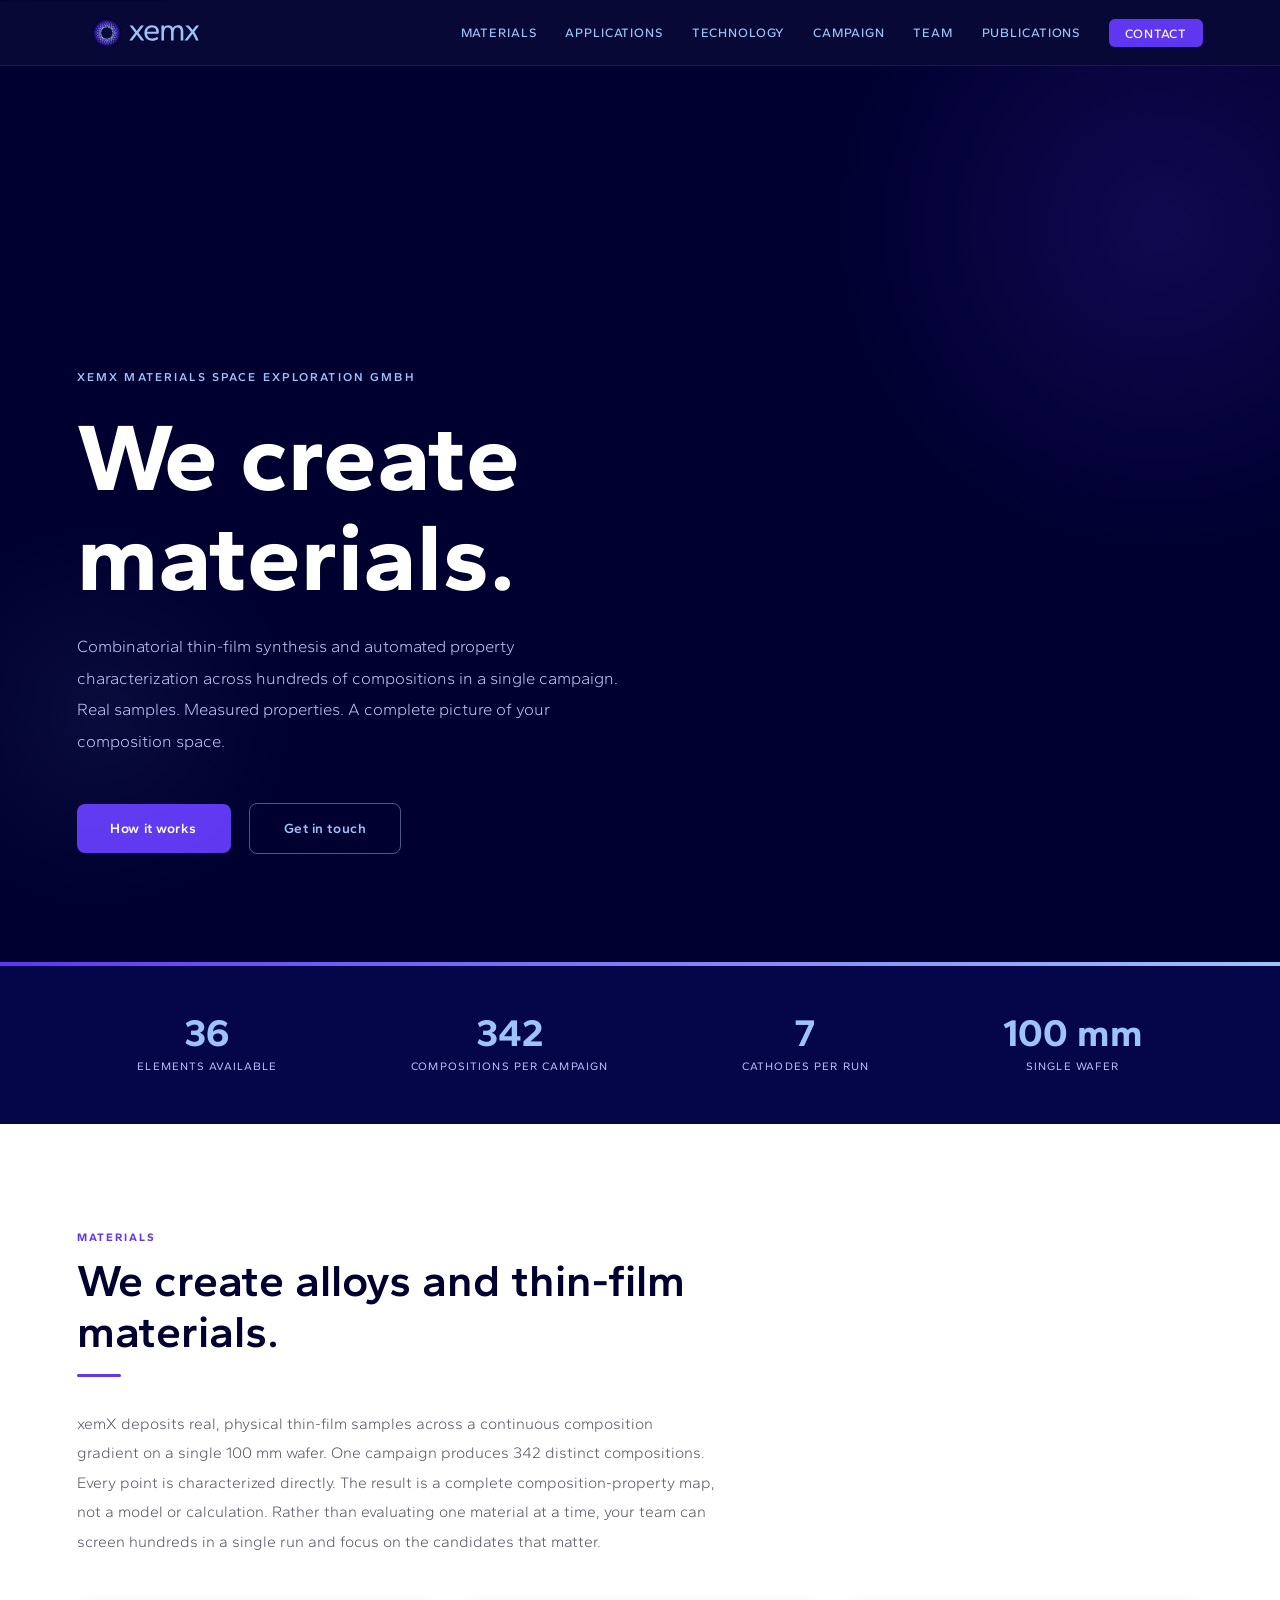
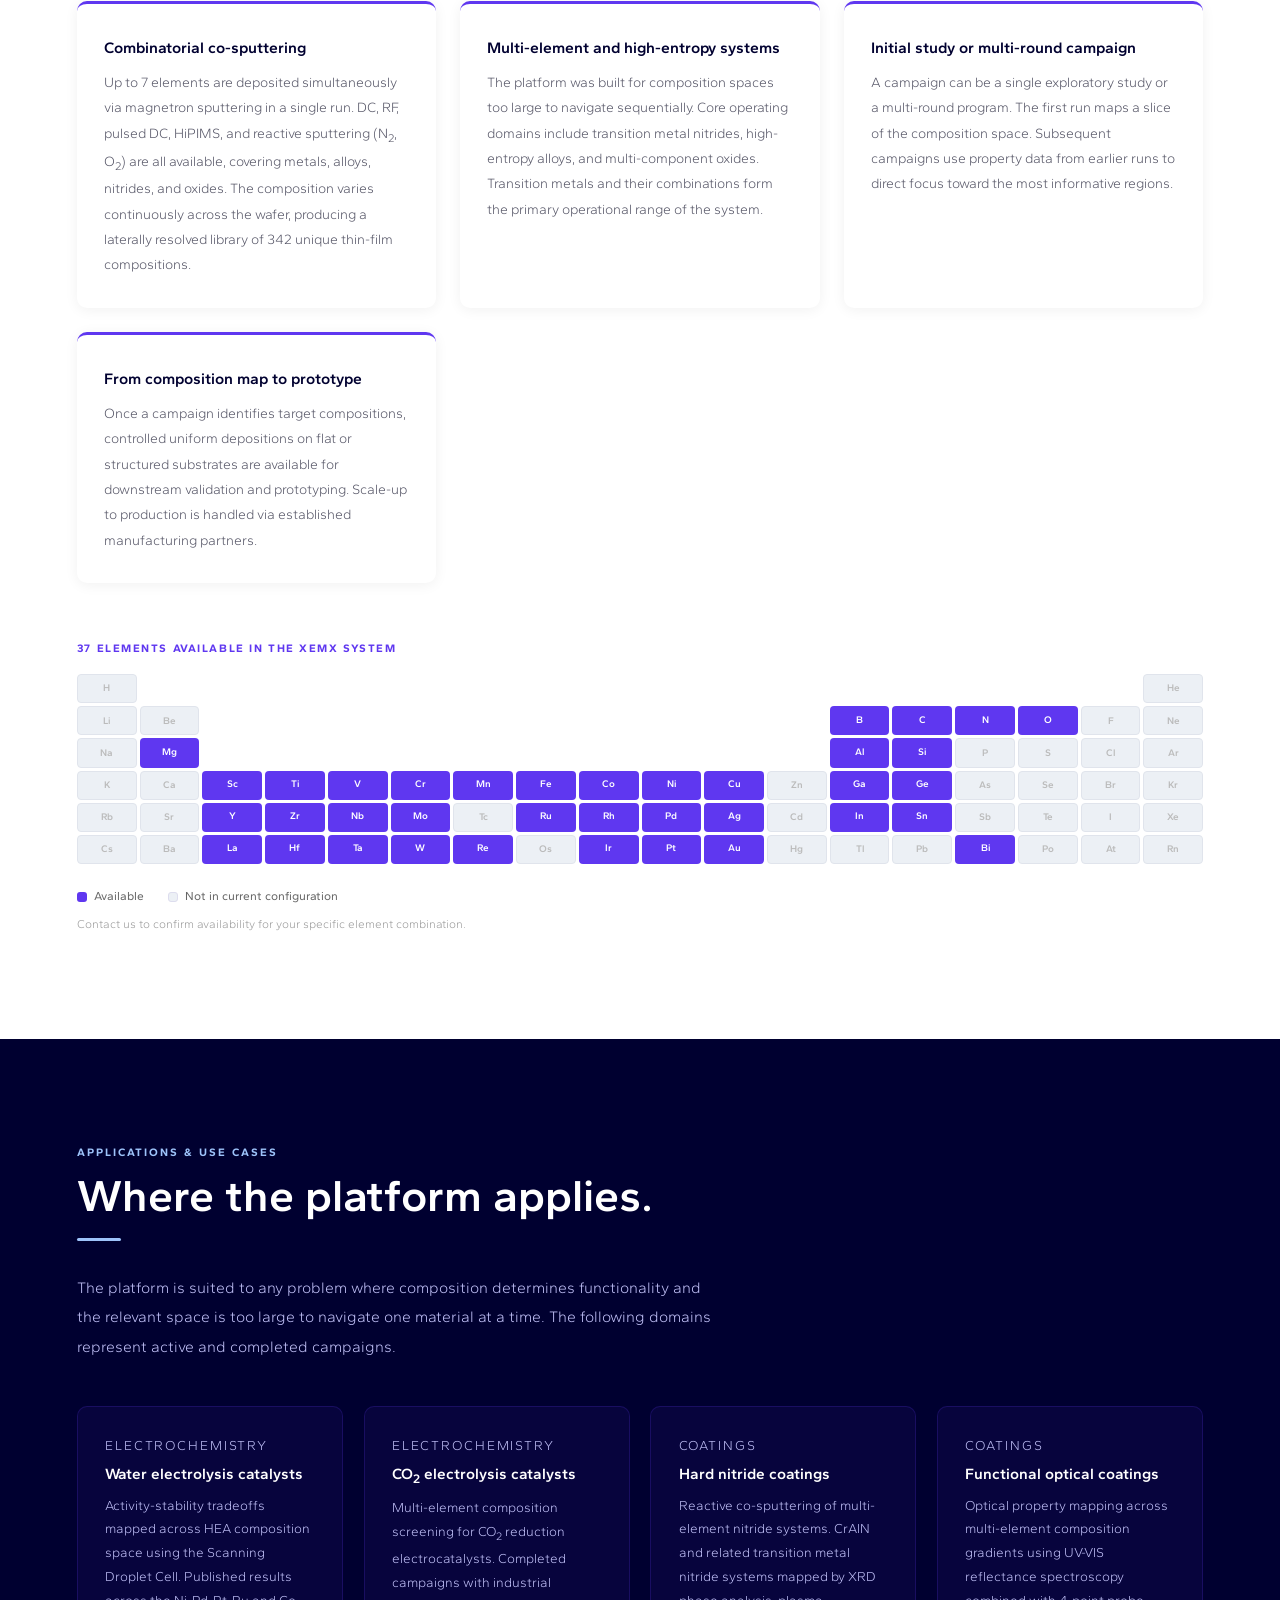
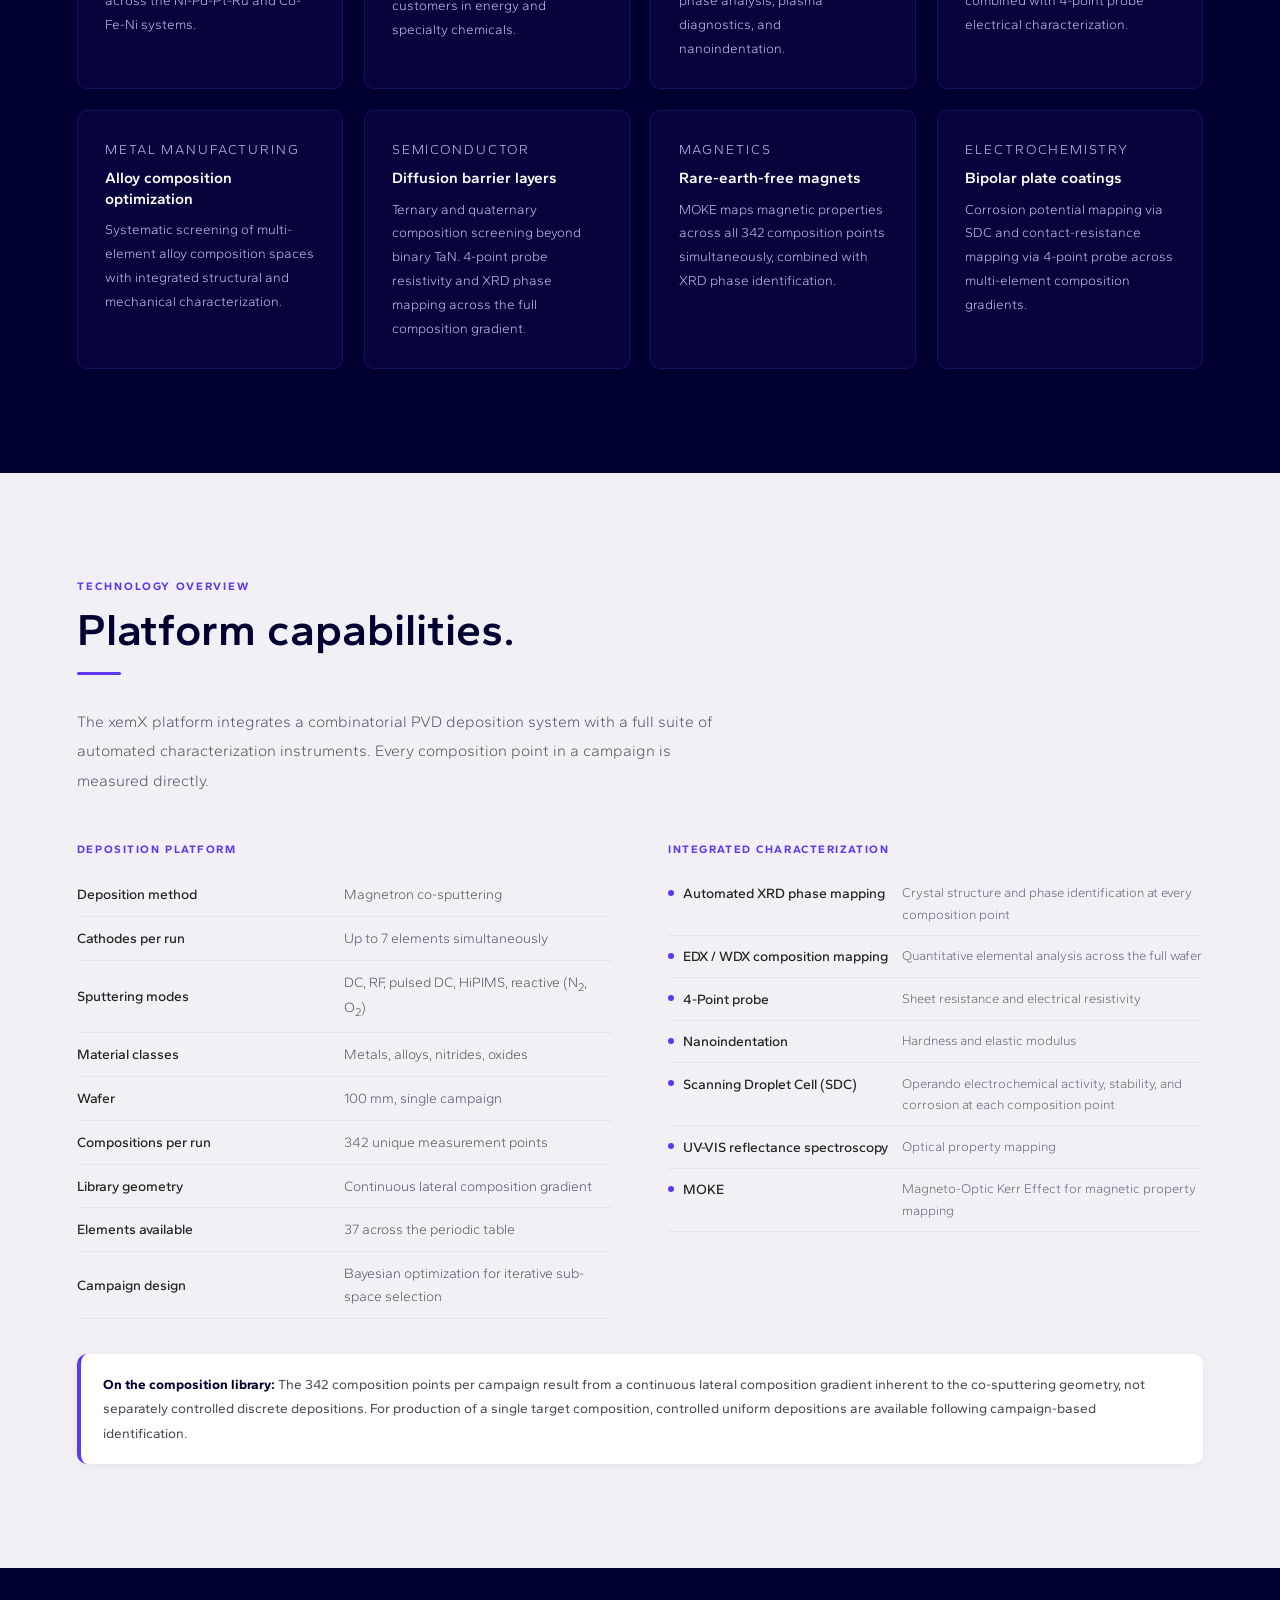
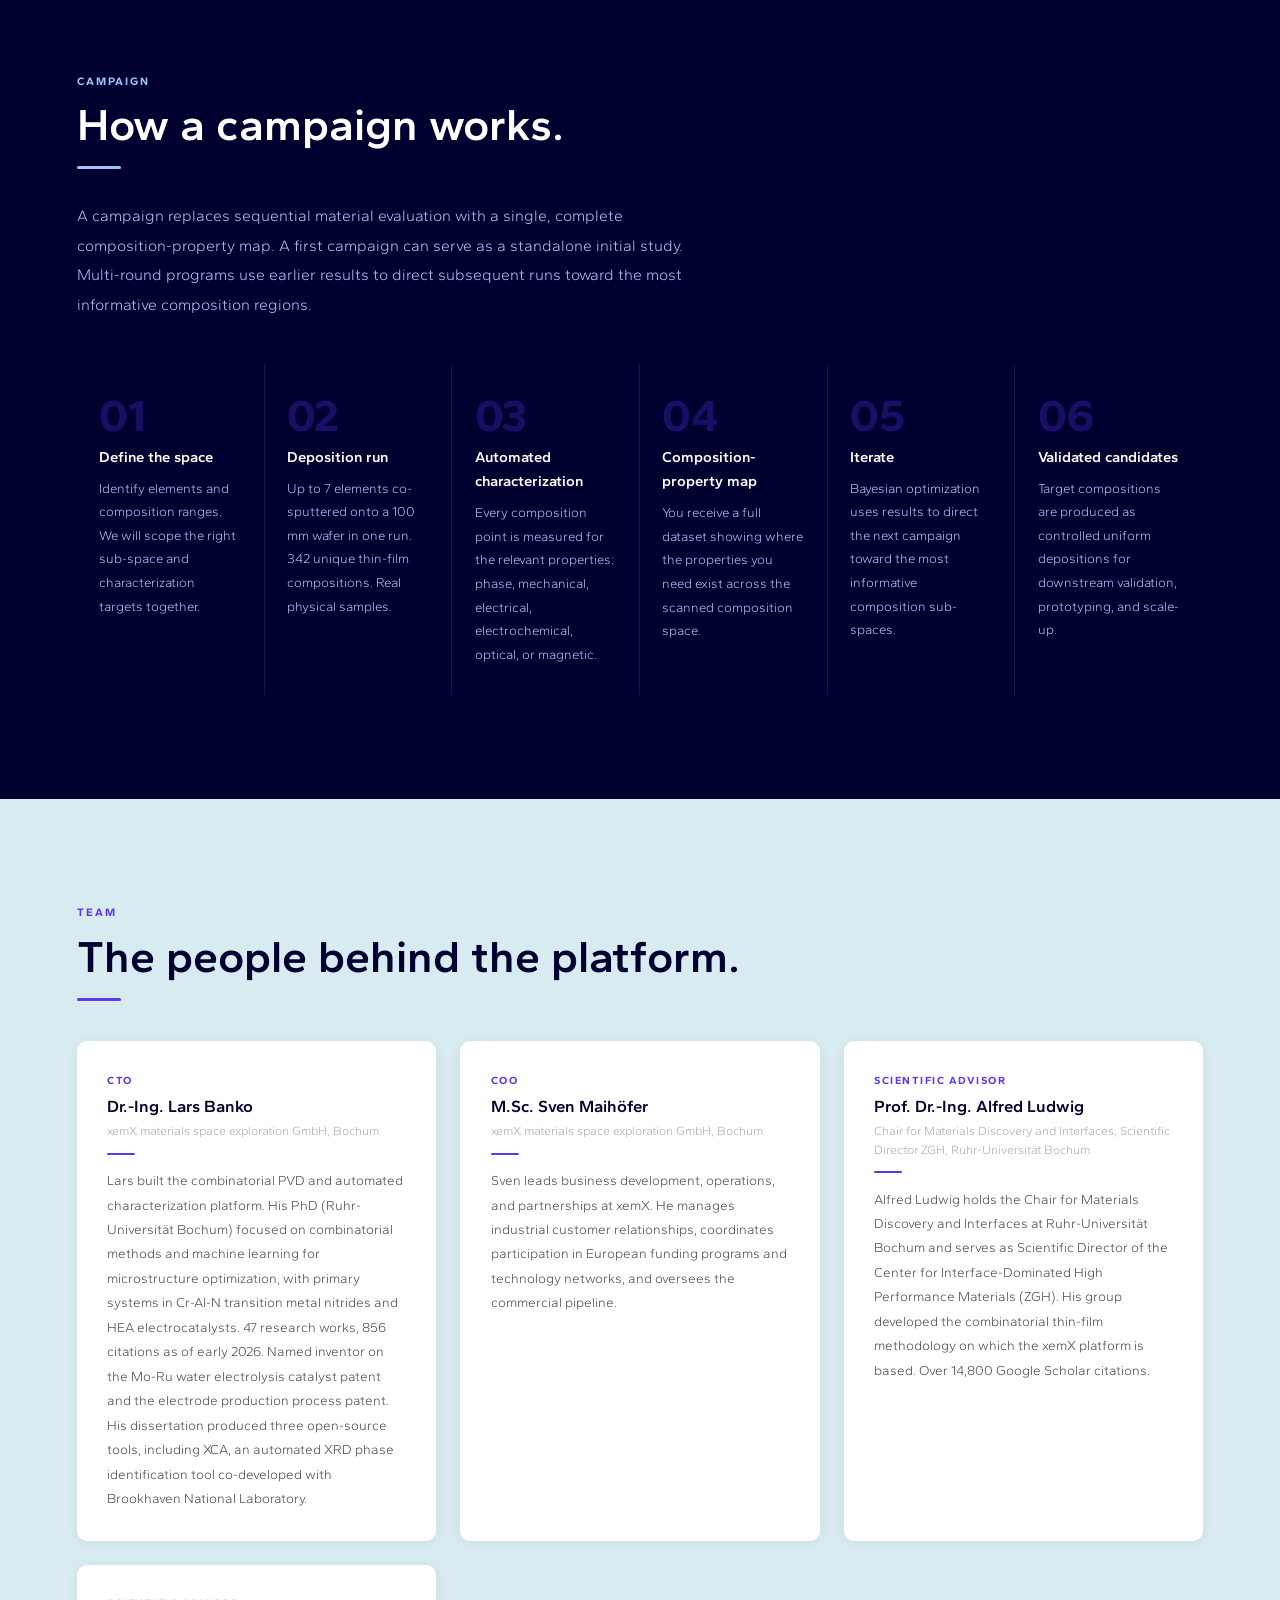
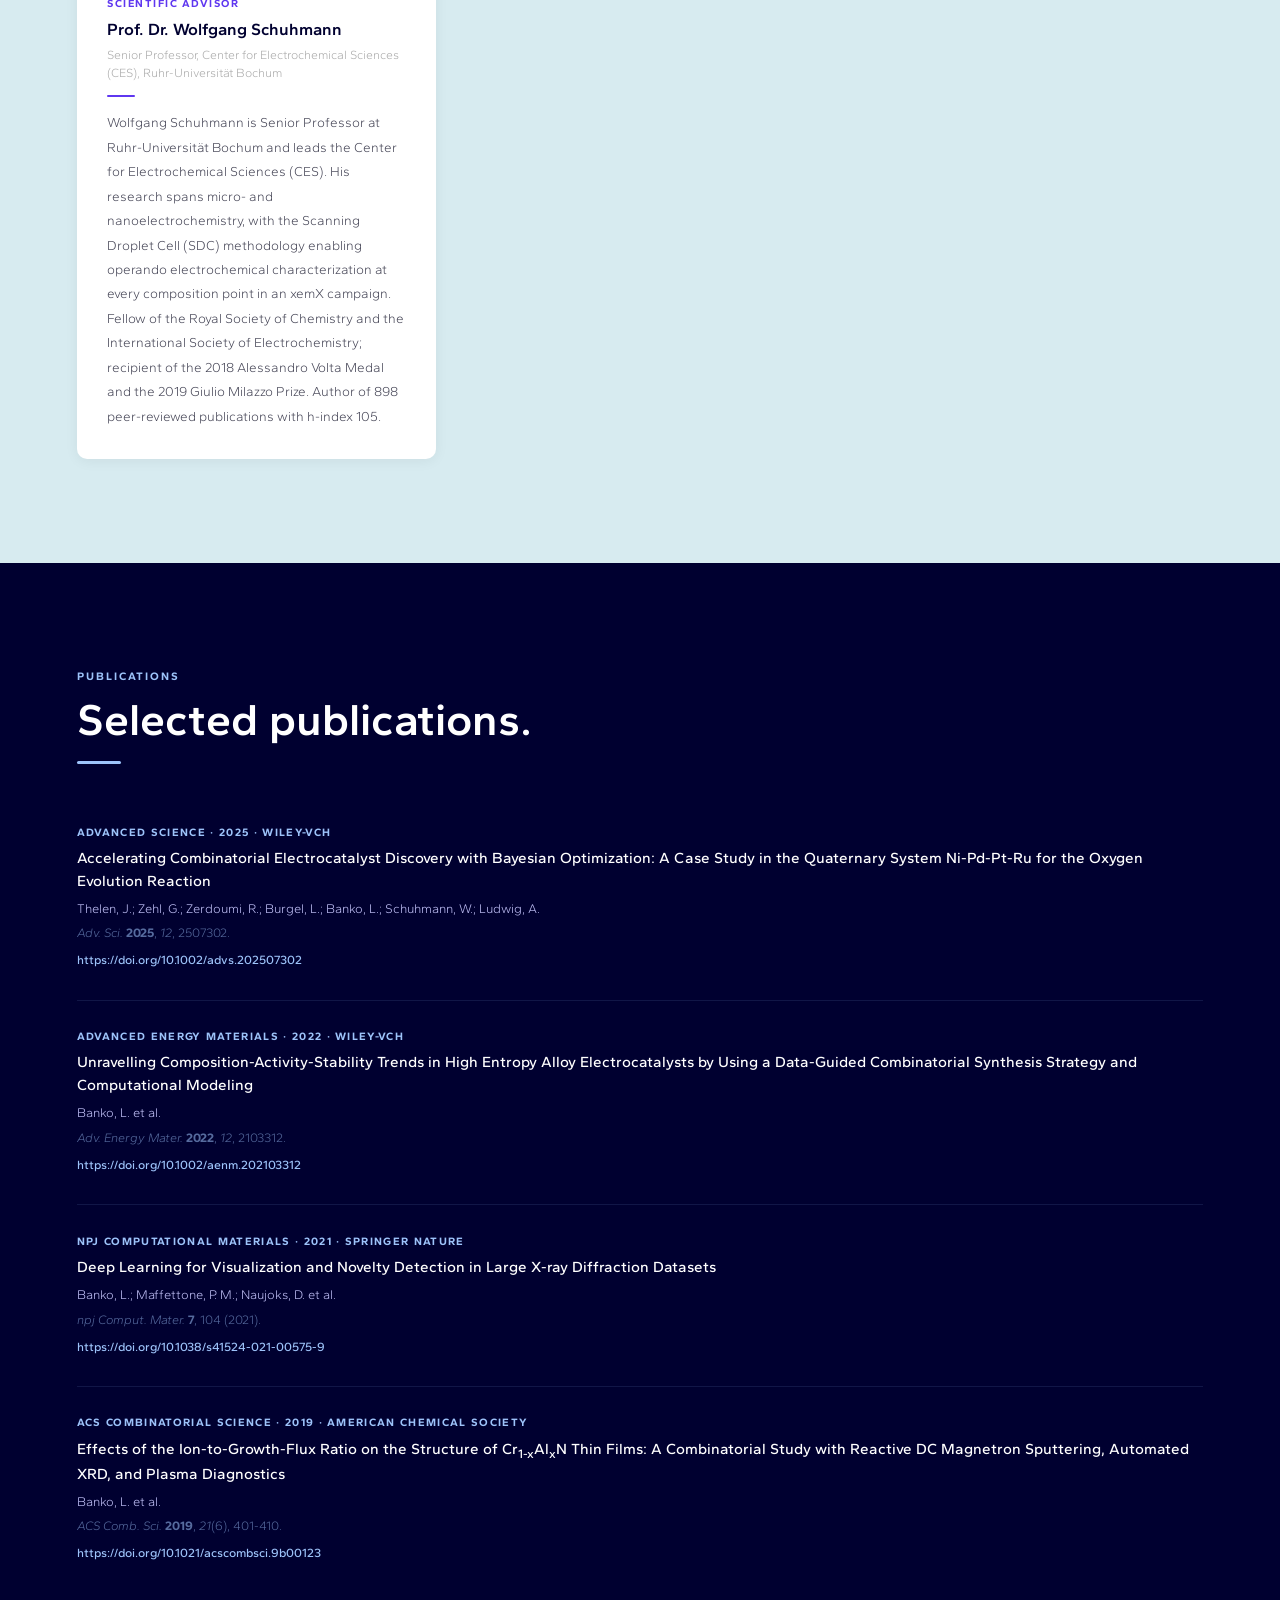
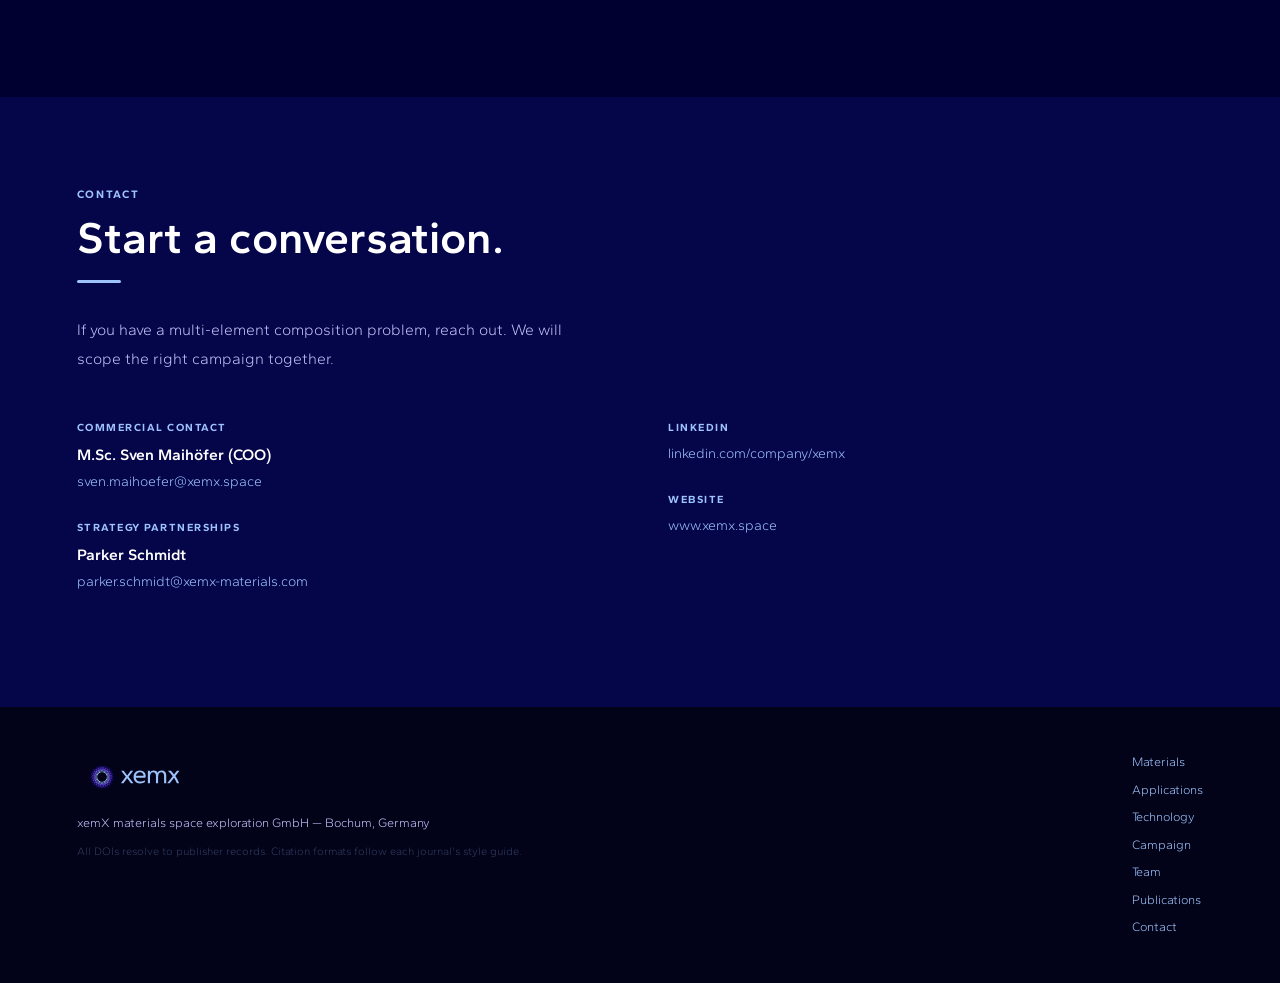
==== commit 90086382: "Add Parker Schmidt strategy partnerships contact Co-Authored-By: Claude Haiku 4.5 <noreply@anthropic" ====
--- a/index.html
+++ b/index.html
@@ -525,6 +525,11 @@
             <p class="cn2">M.Sc. Sven Maihöfer (COO)</p>
             <a href="mailto:sven.maihoefer@xemx.space">sven.maihoefer@xemx.space</a>
           </div>
+          <div class="contact-block">
+            <p class="cl">Strategy Partnerships</p>
+            <p class="cn2">Parker Schmidt</p>
+            <a href="mailto:parker.schmidt@xemx-materials.com">parker.schmidt@xemx-materials.com</a>
+          </div>
         </div>
         <div>
           <div class="contact-block">
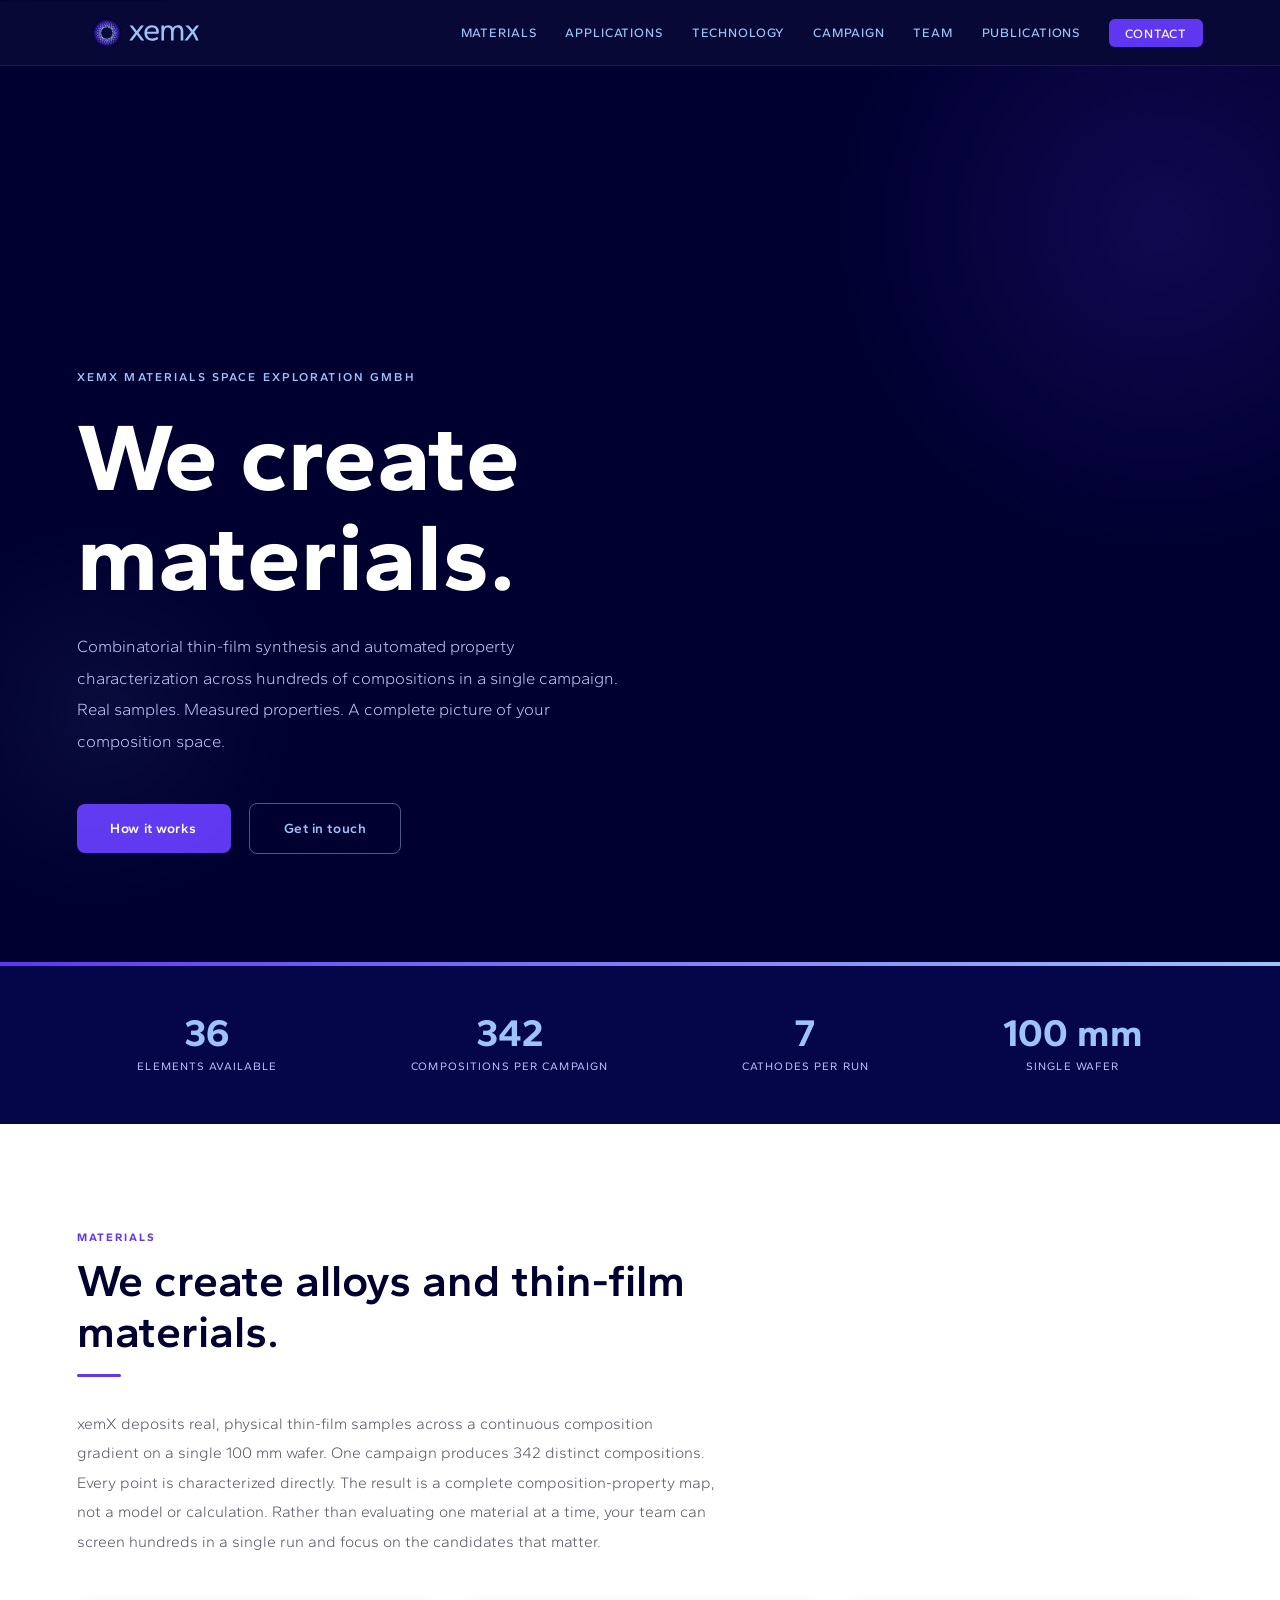
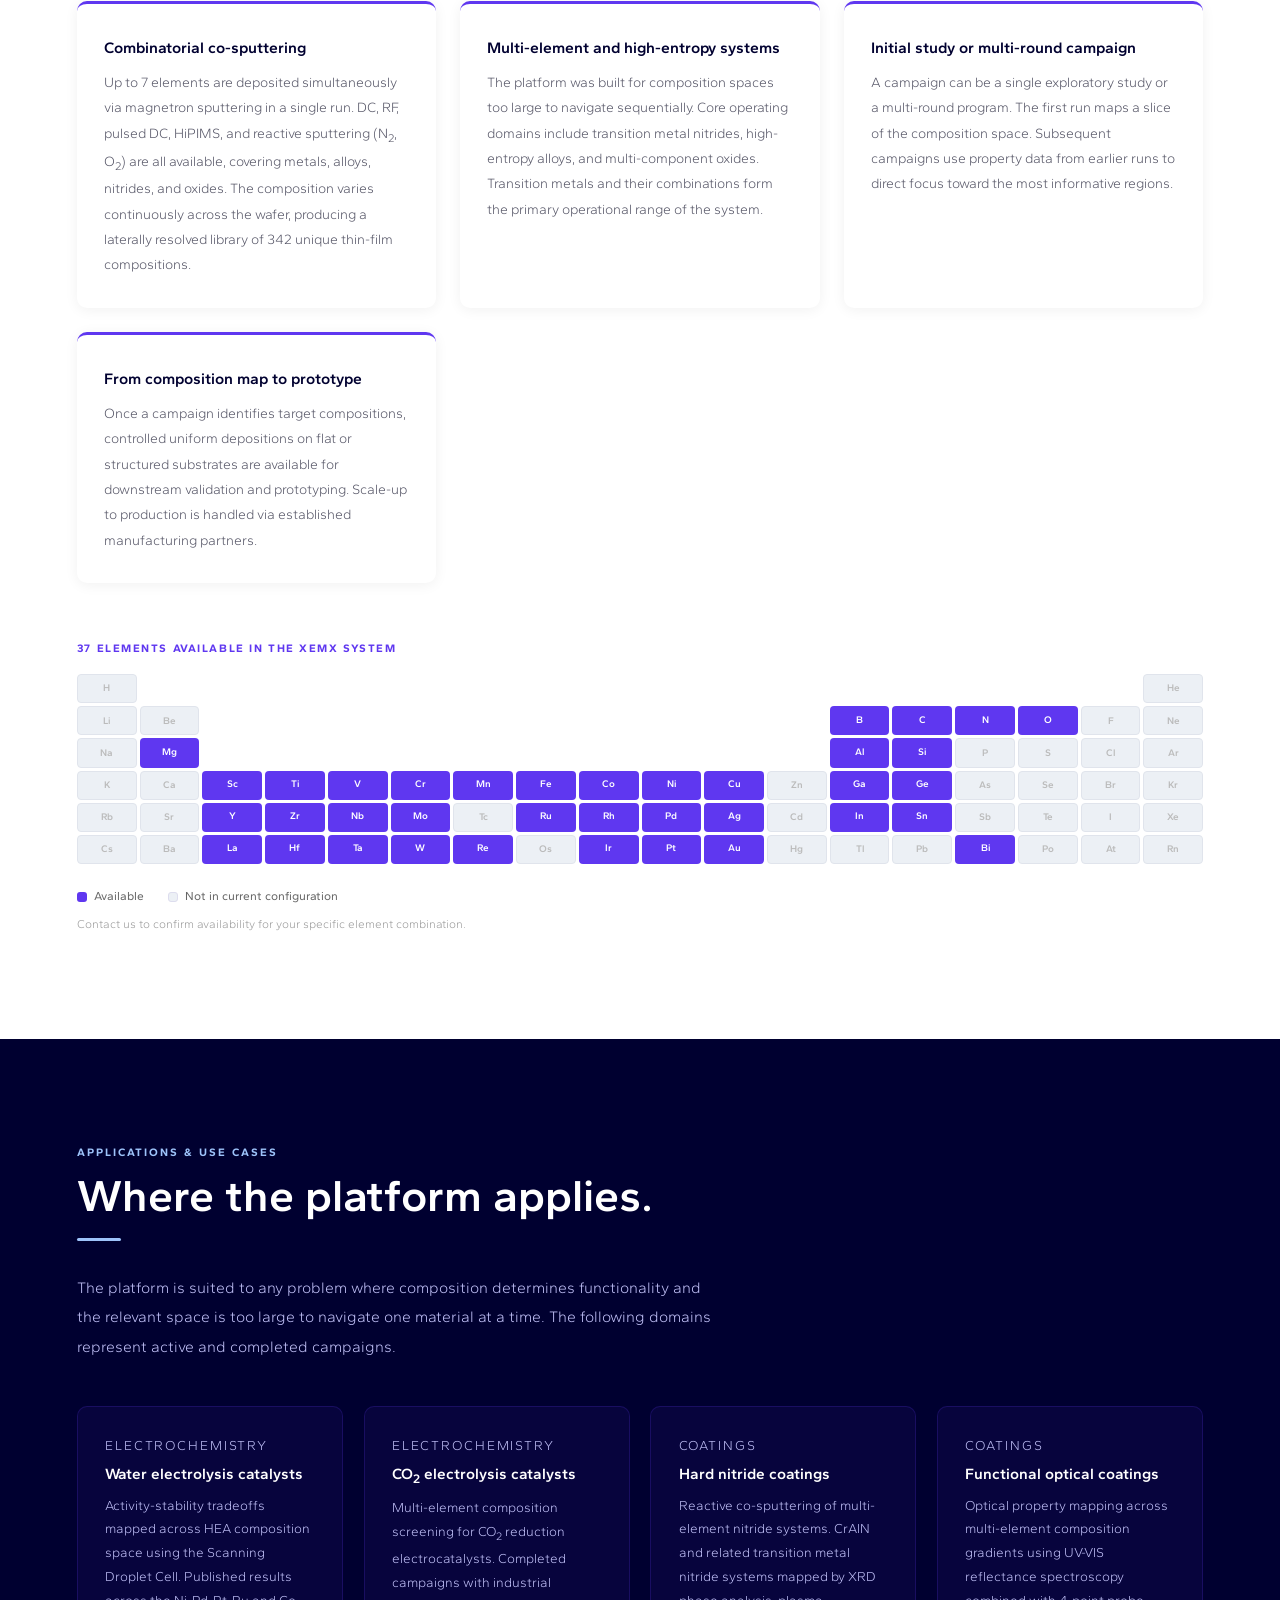
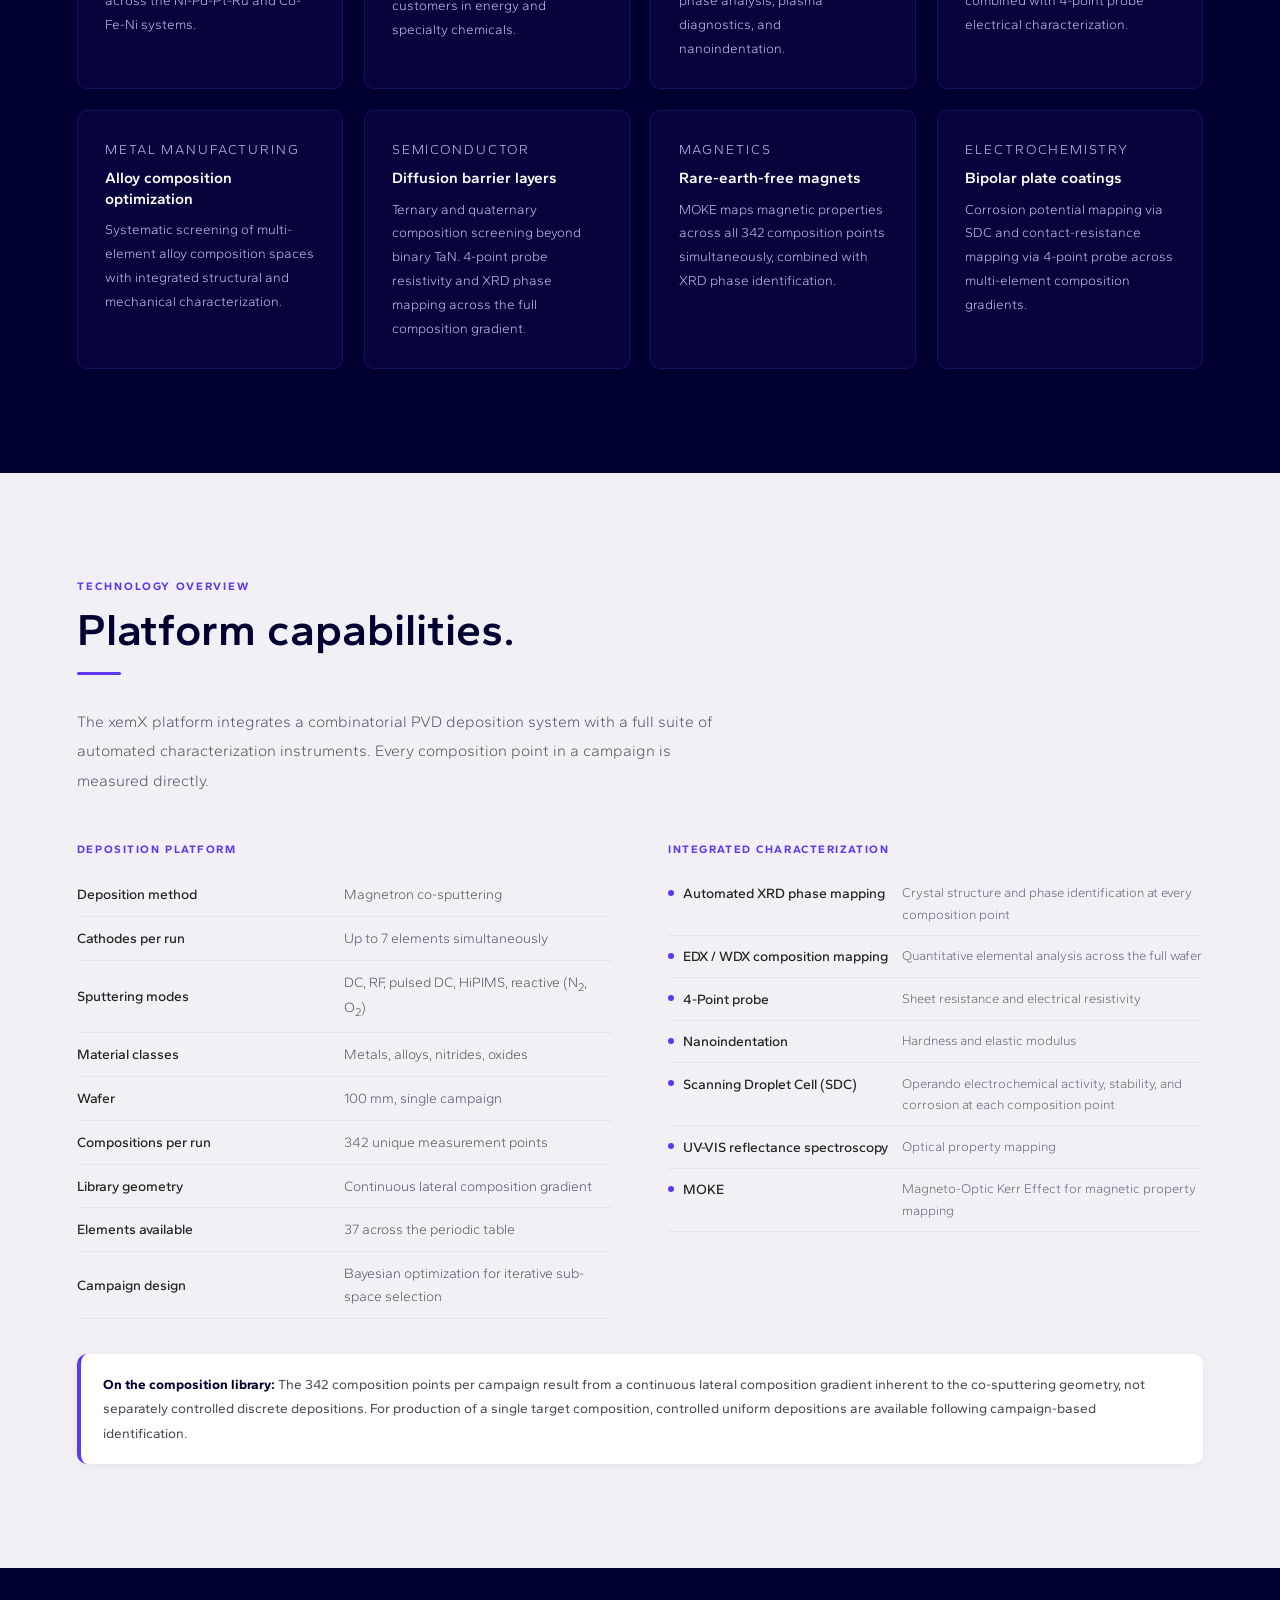
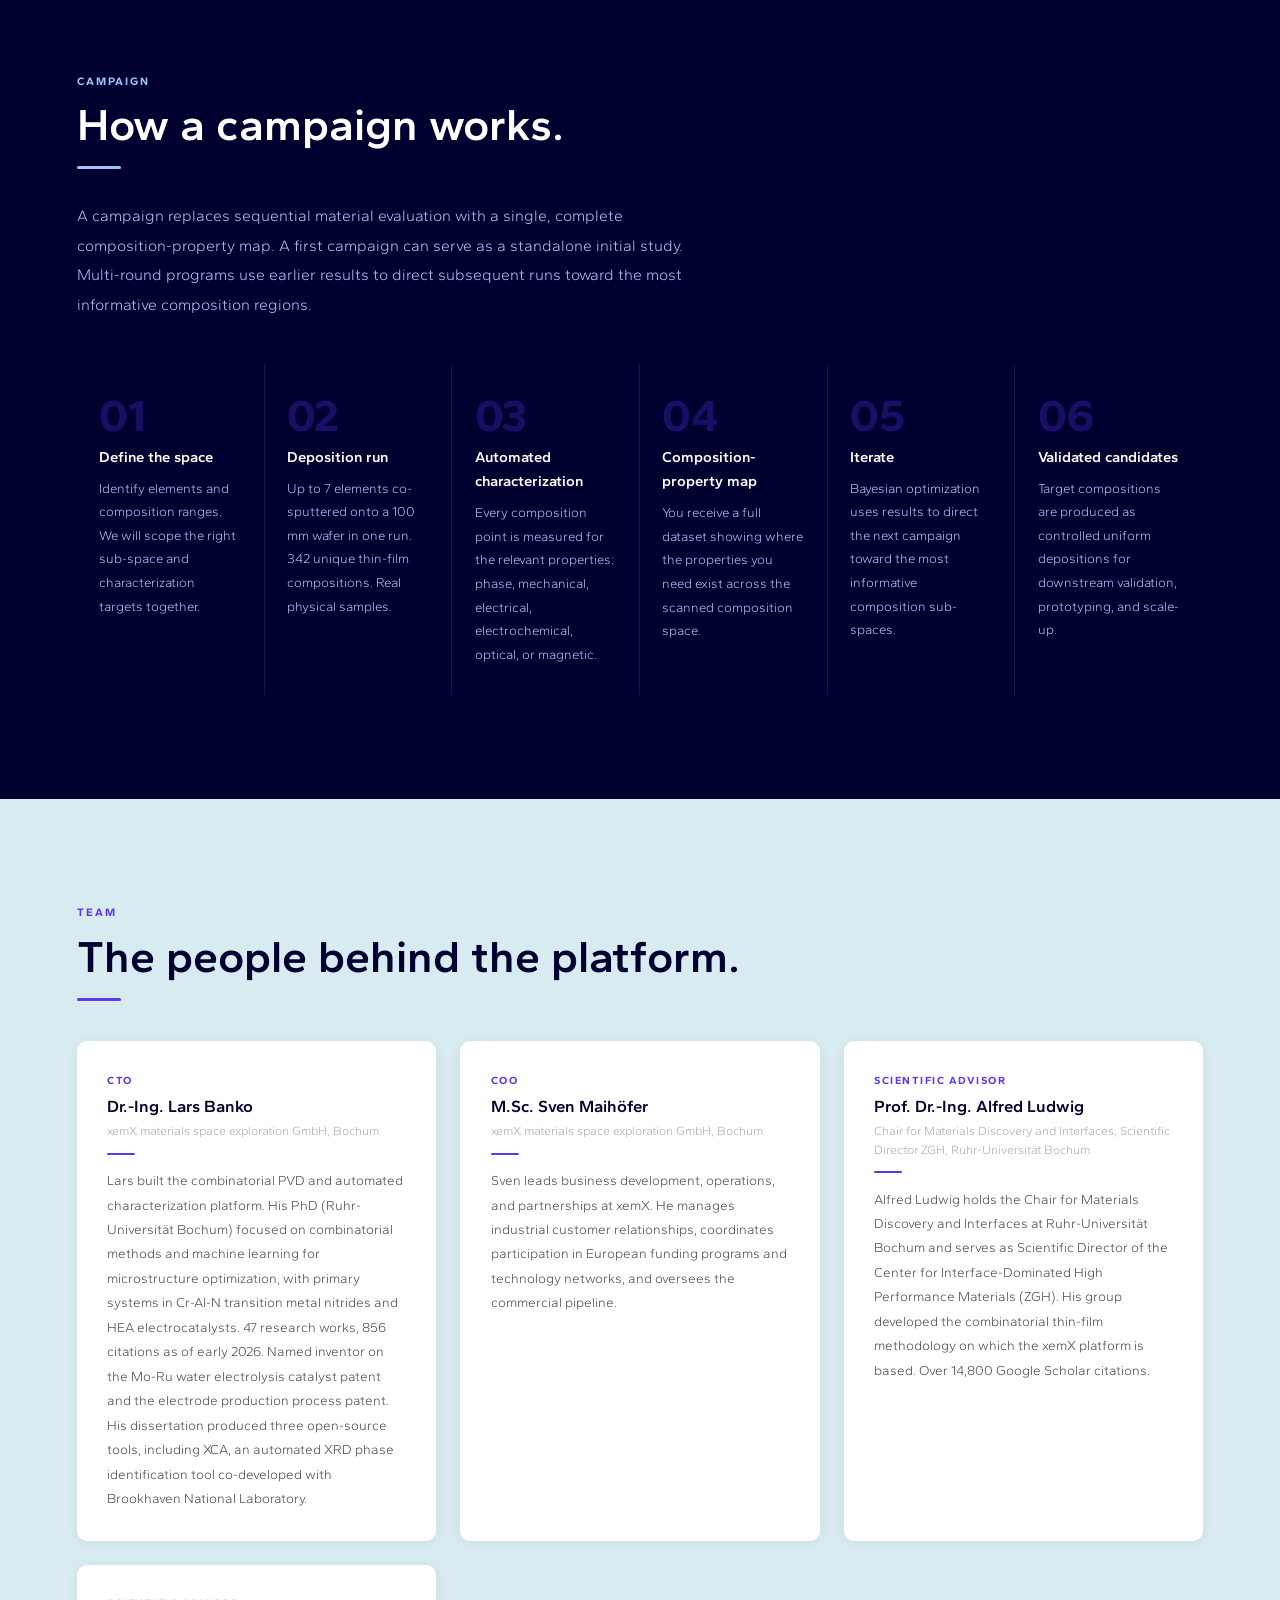
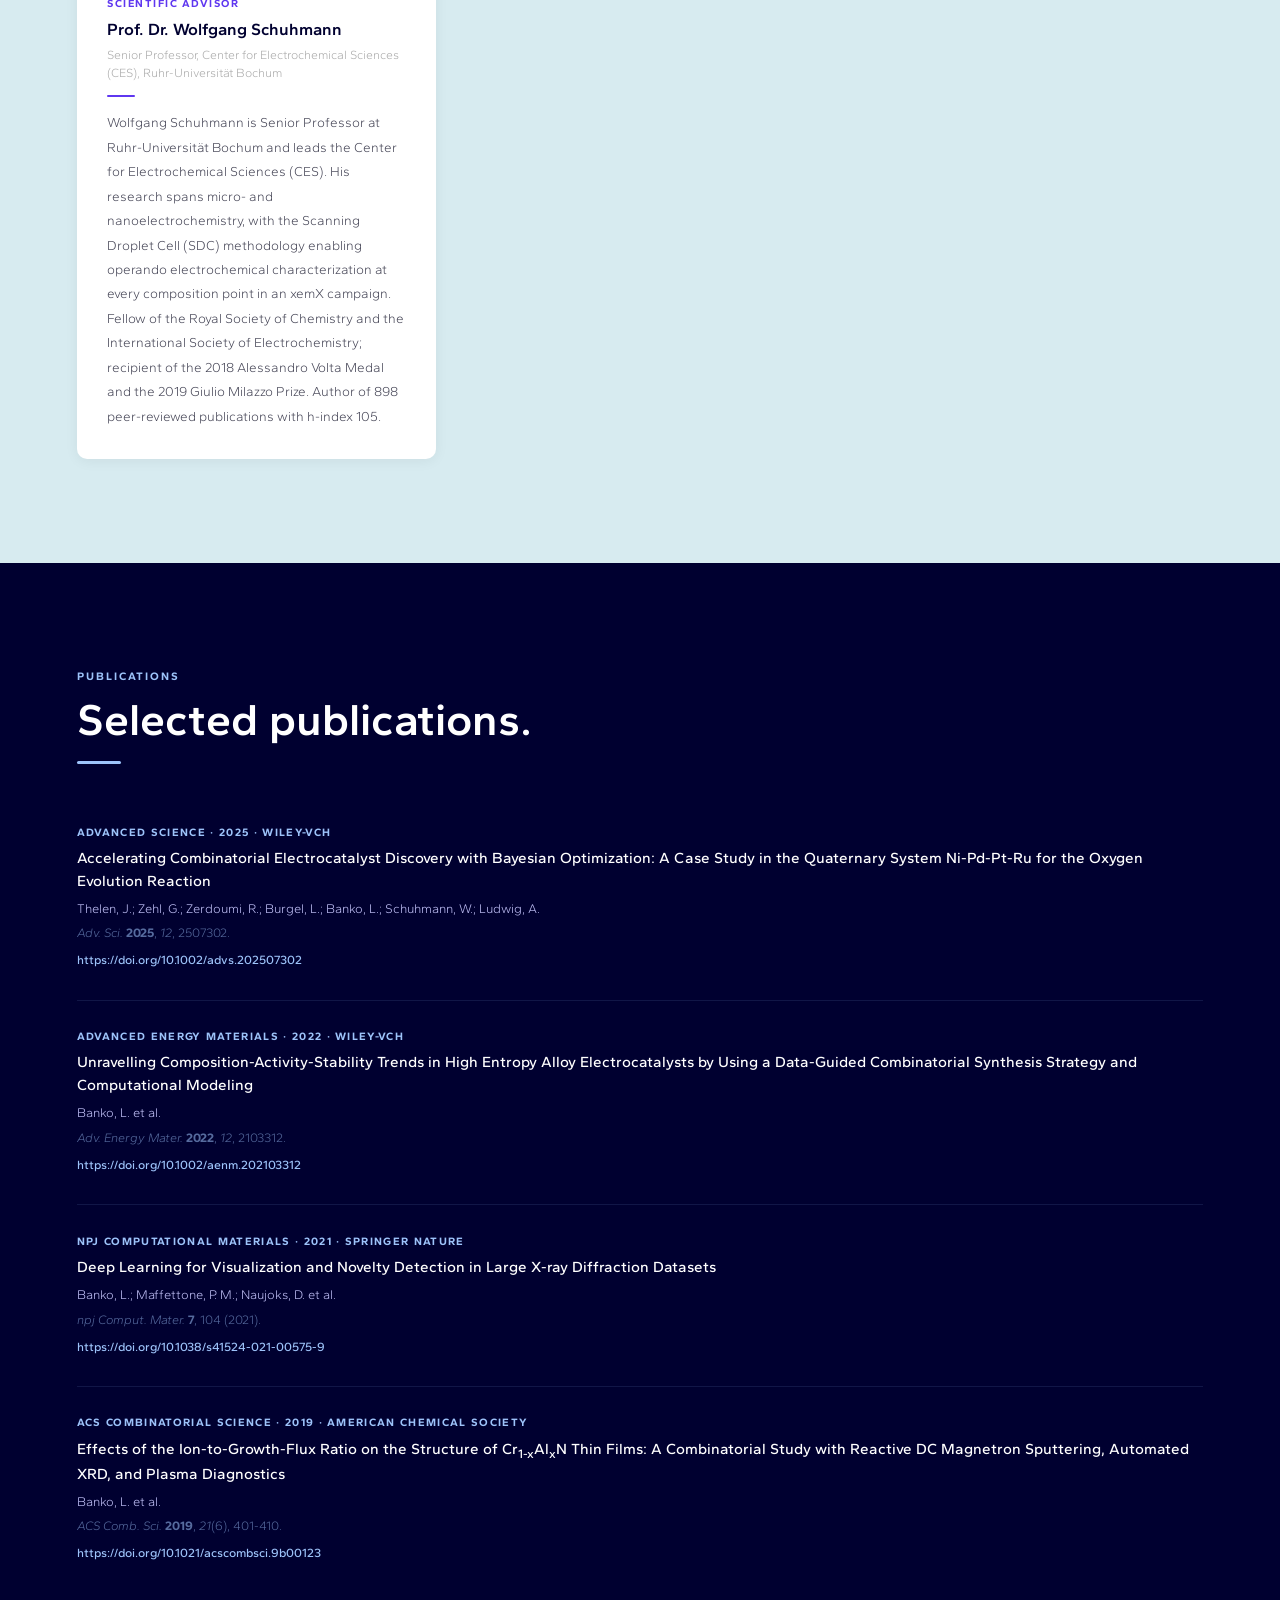
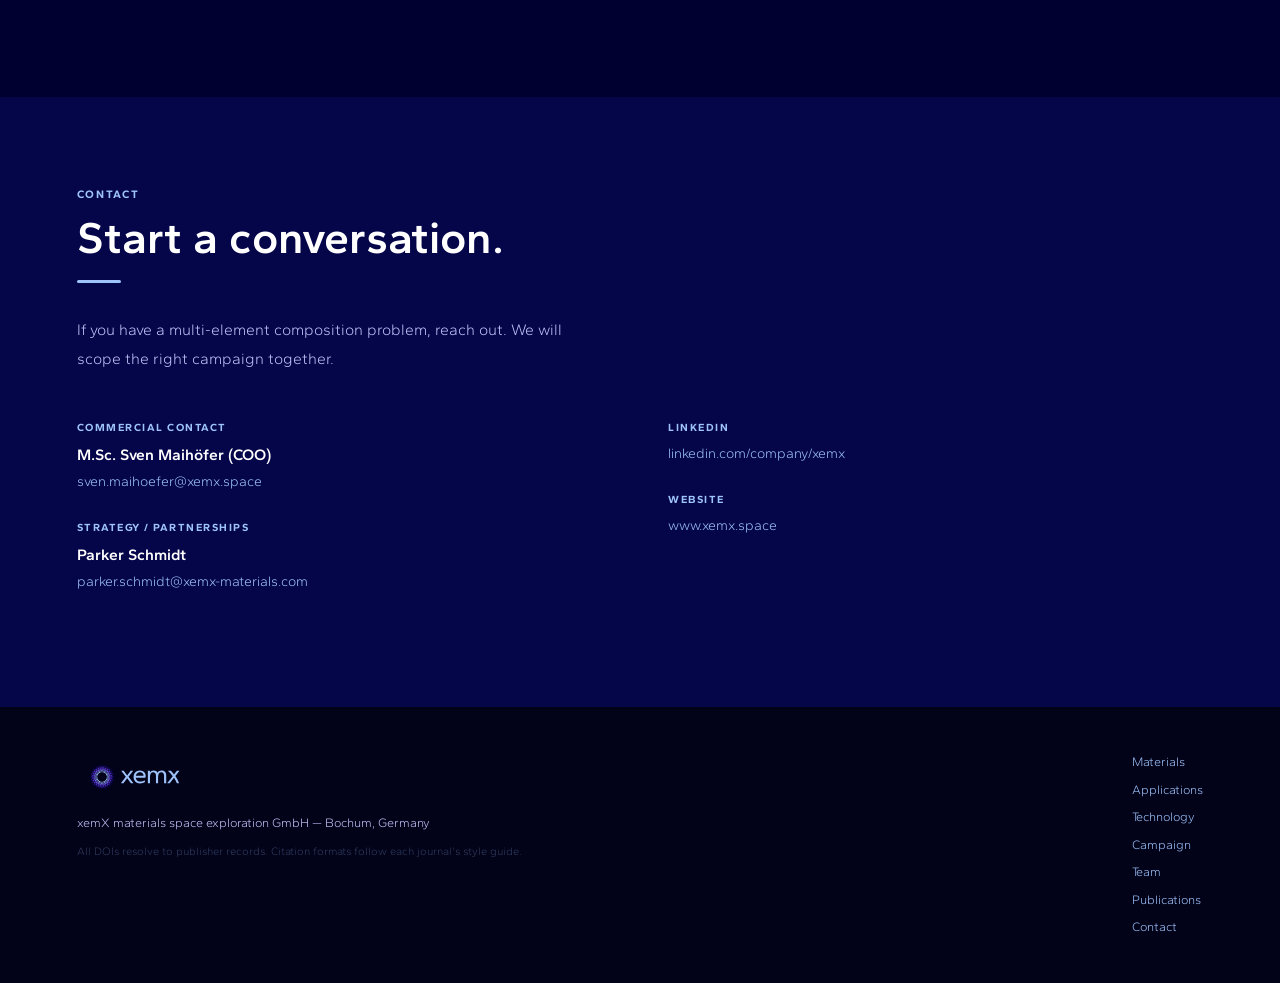
==== commit a4a52413: "Update Parker Schmidt contact label to Strategy / Partnerships Co-Authored-By: Claude Haiku 4.5 <nor" ====
--- a/index.html
+++ b/index.html
@@ -526,7 +526,7 @@
             <a href="mailto:sven.maihoefer@xemx.space">sven.maihoefer@xemx.space</a>
           </div>
           <div class="contact-block">
-            <p class="cl">Strategy Partnerships</p>
+            <p class="cl">Strategy / Partnerships</p>
             <p class="cn2">Parker Schmidt</p>
             <a href="mailto:parker.schmidt@xemx-materials.com">parker.schmidt@xemx-materials.com</a>
           </div>
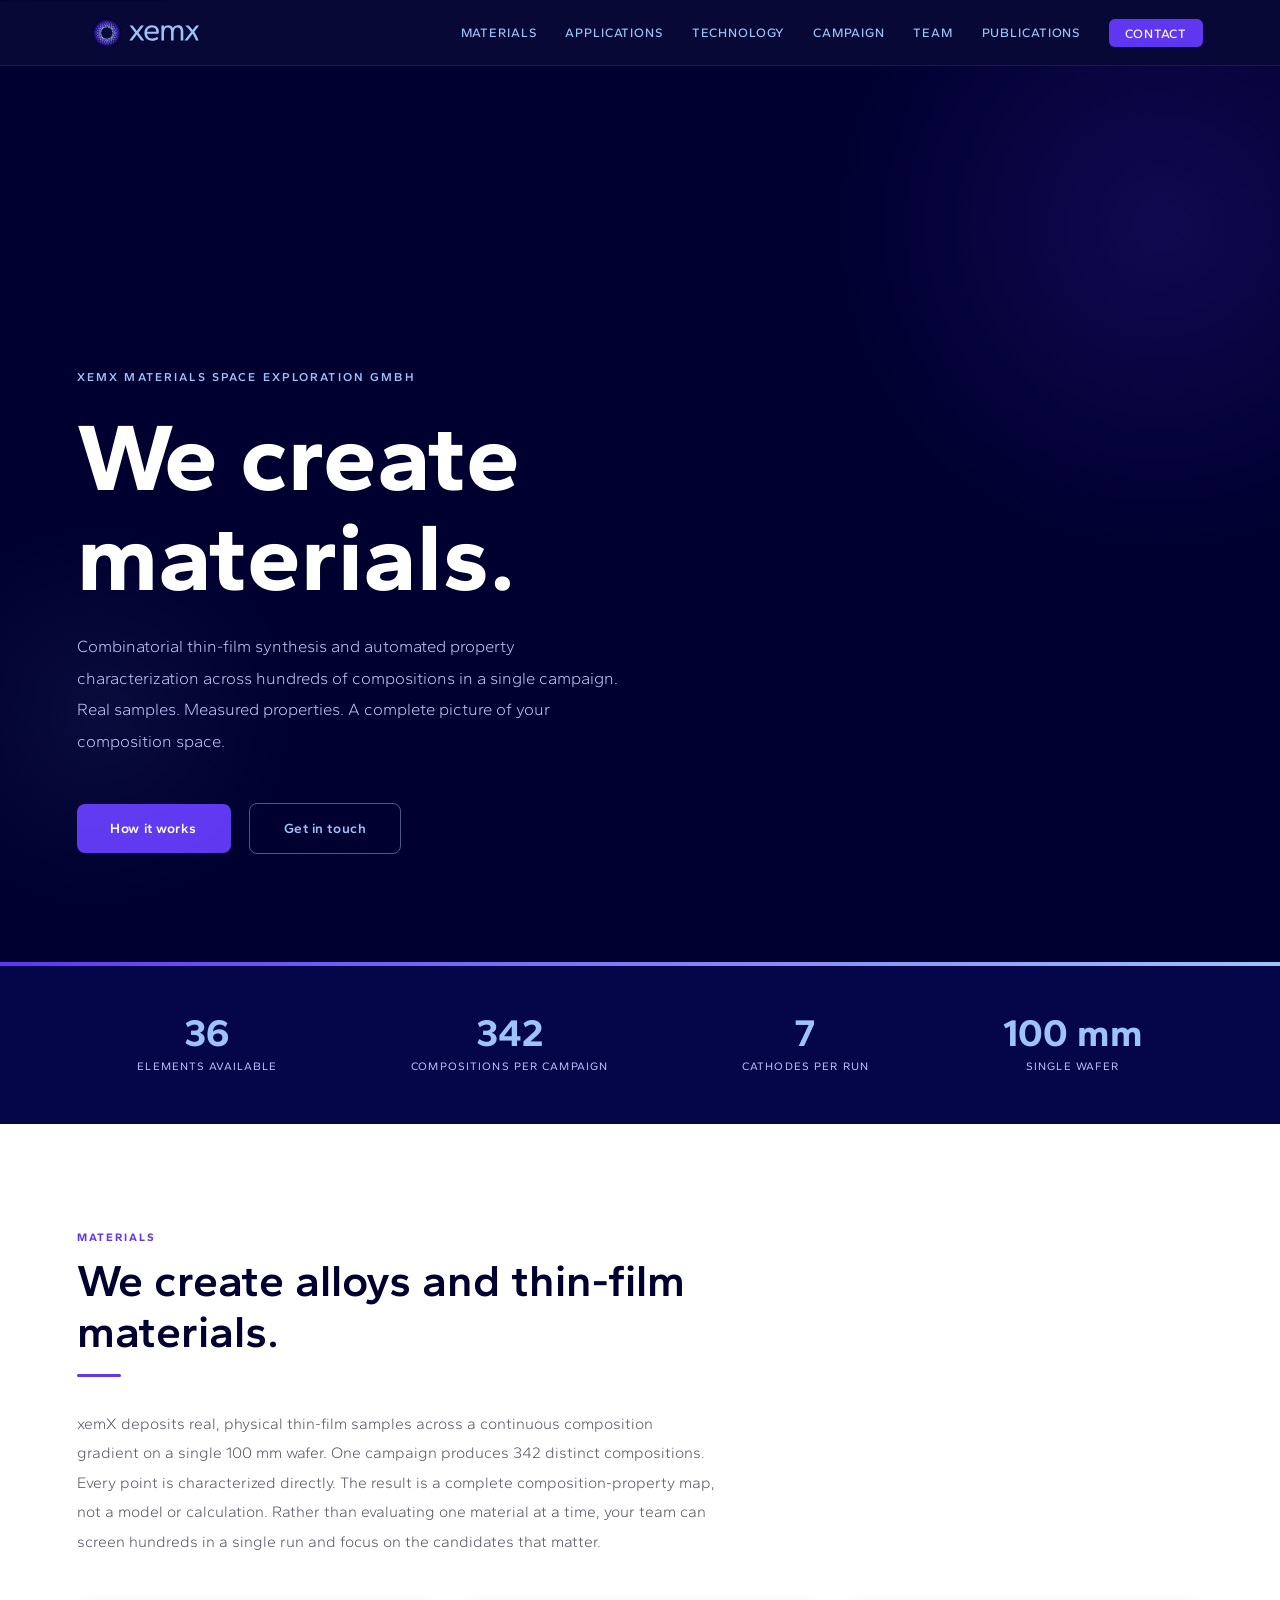
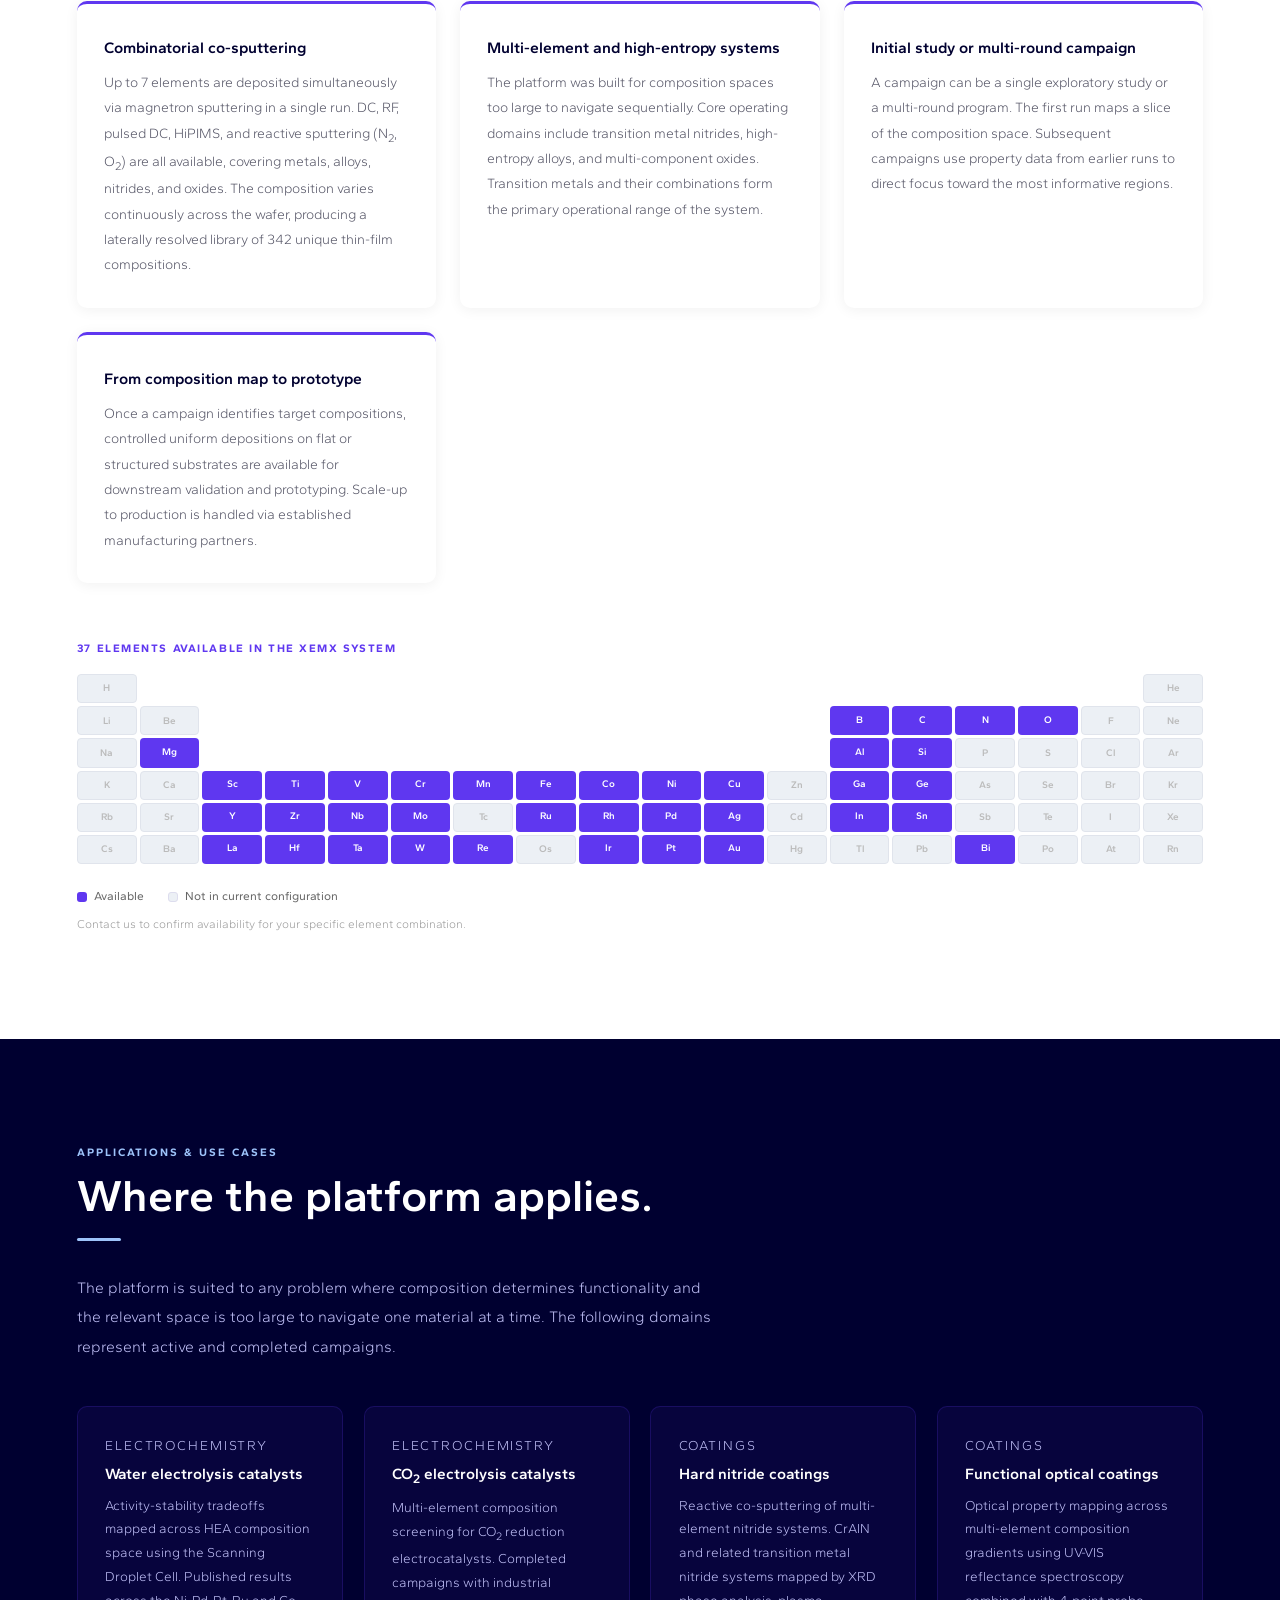
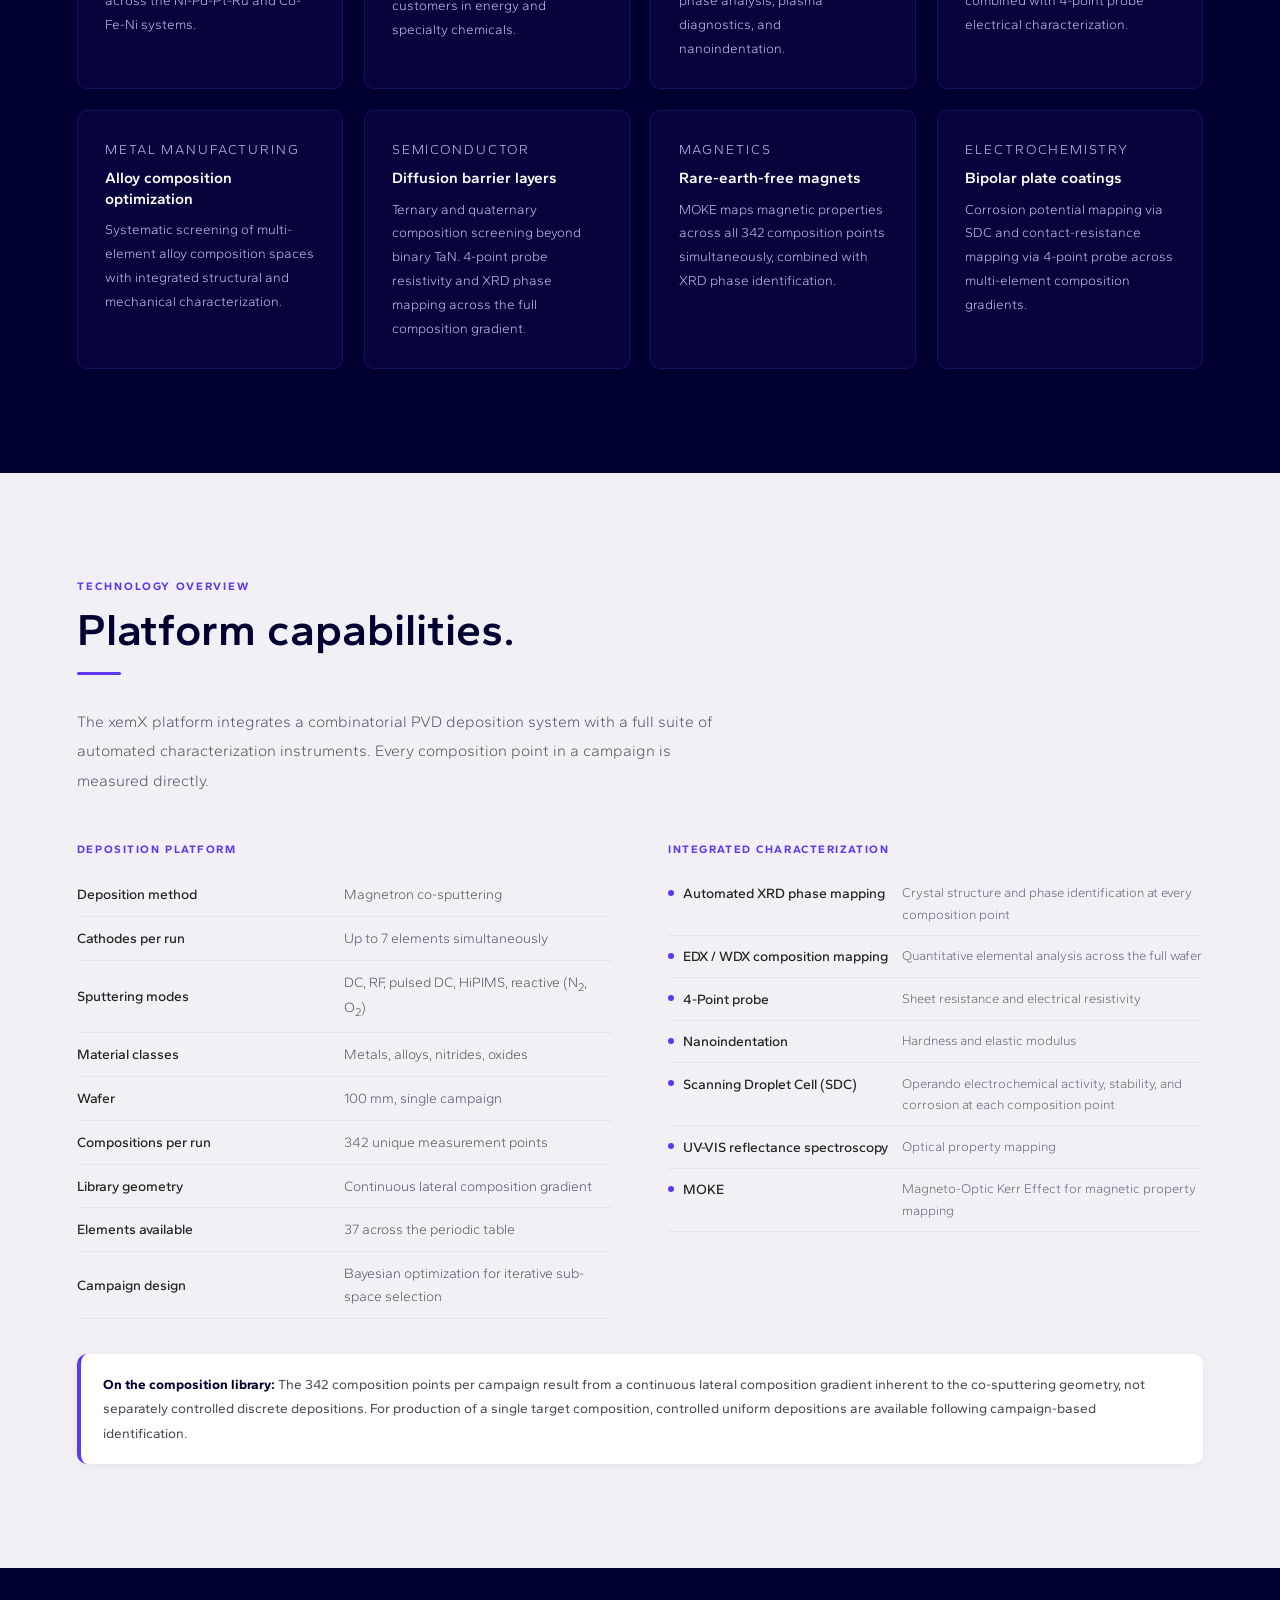
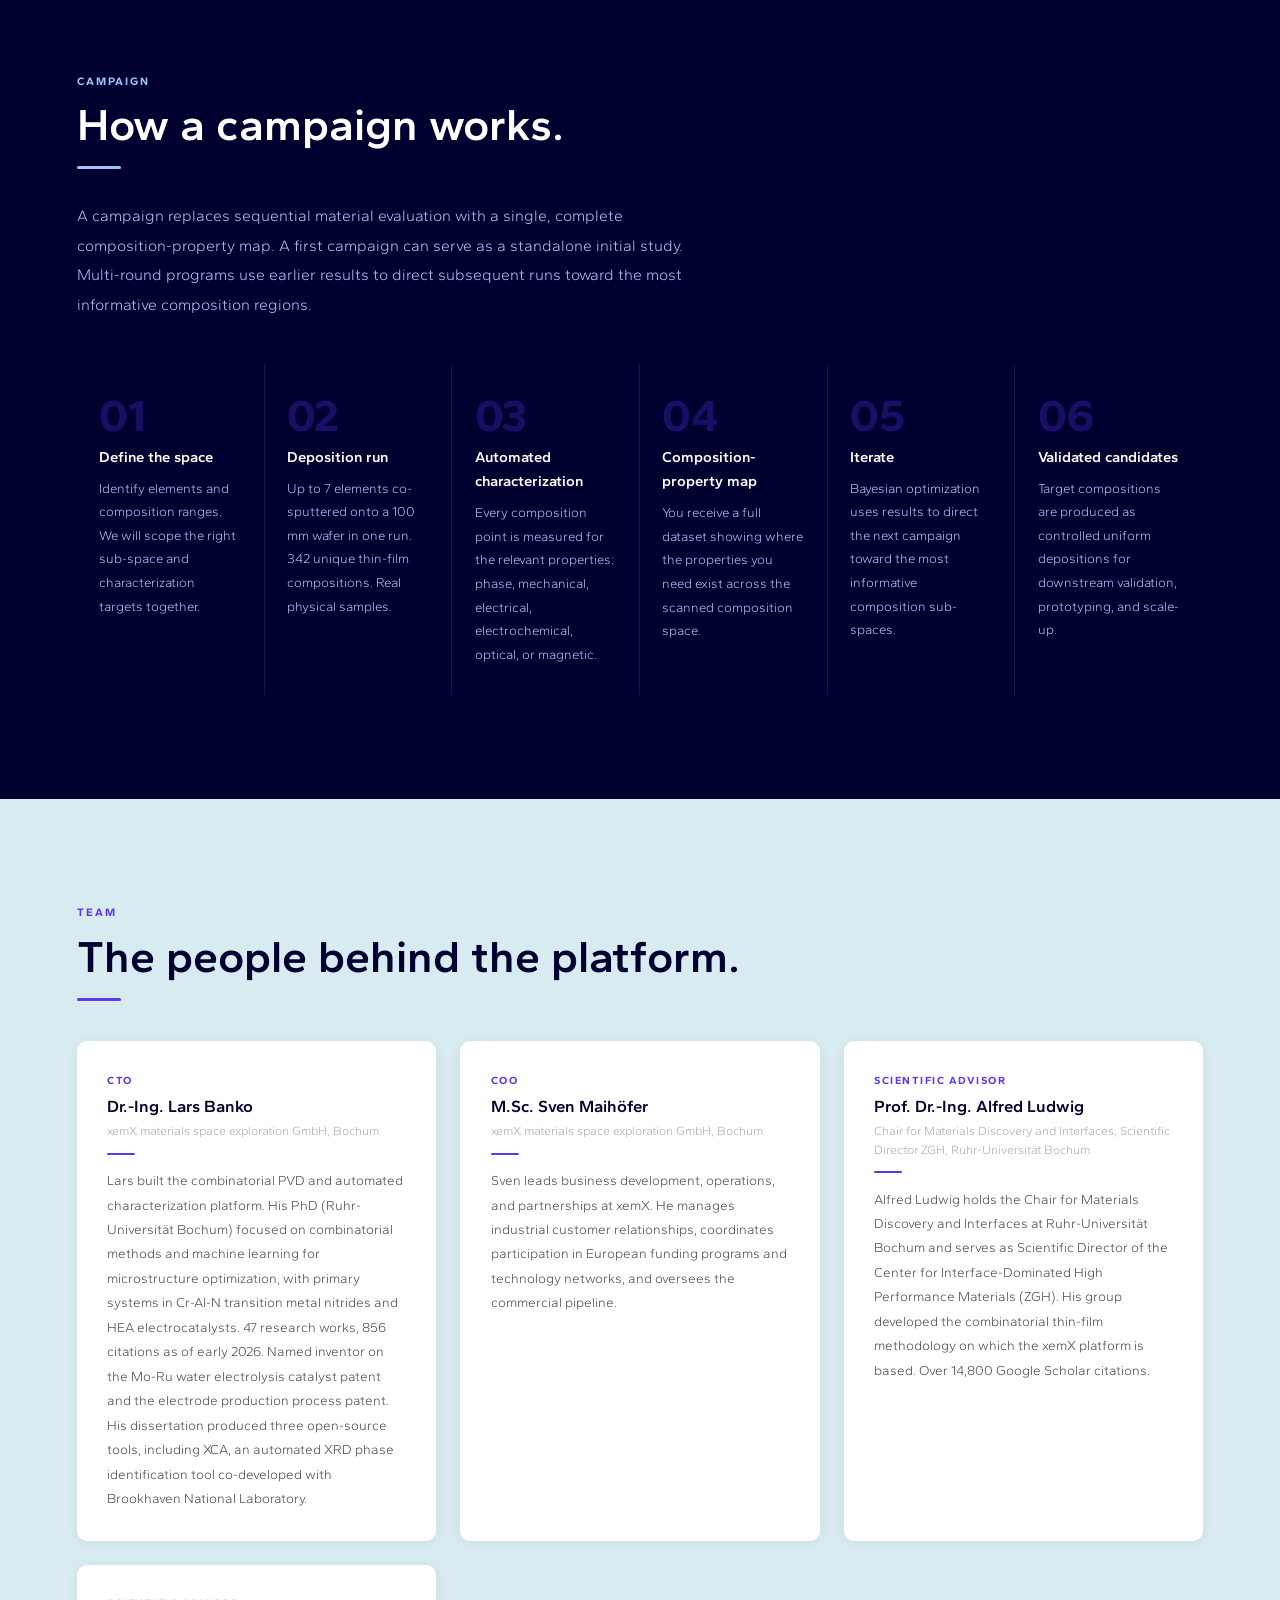
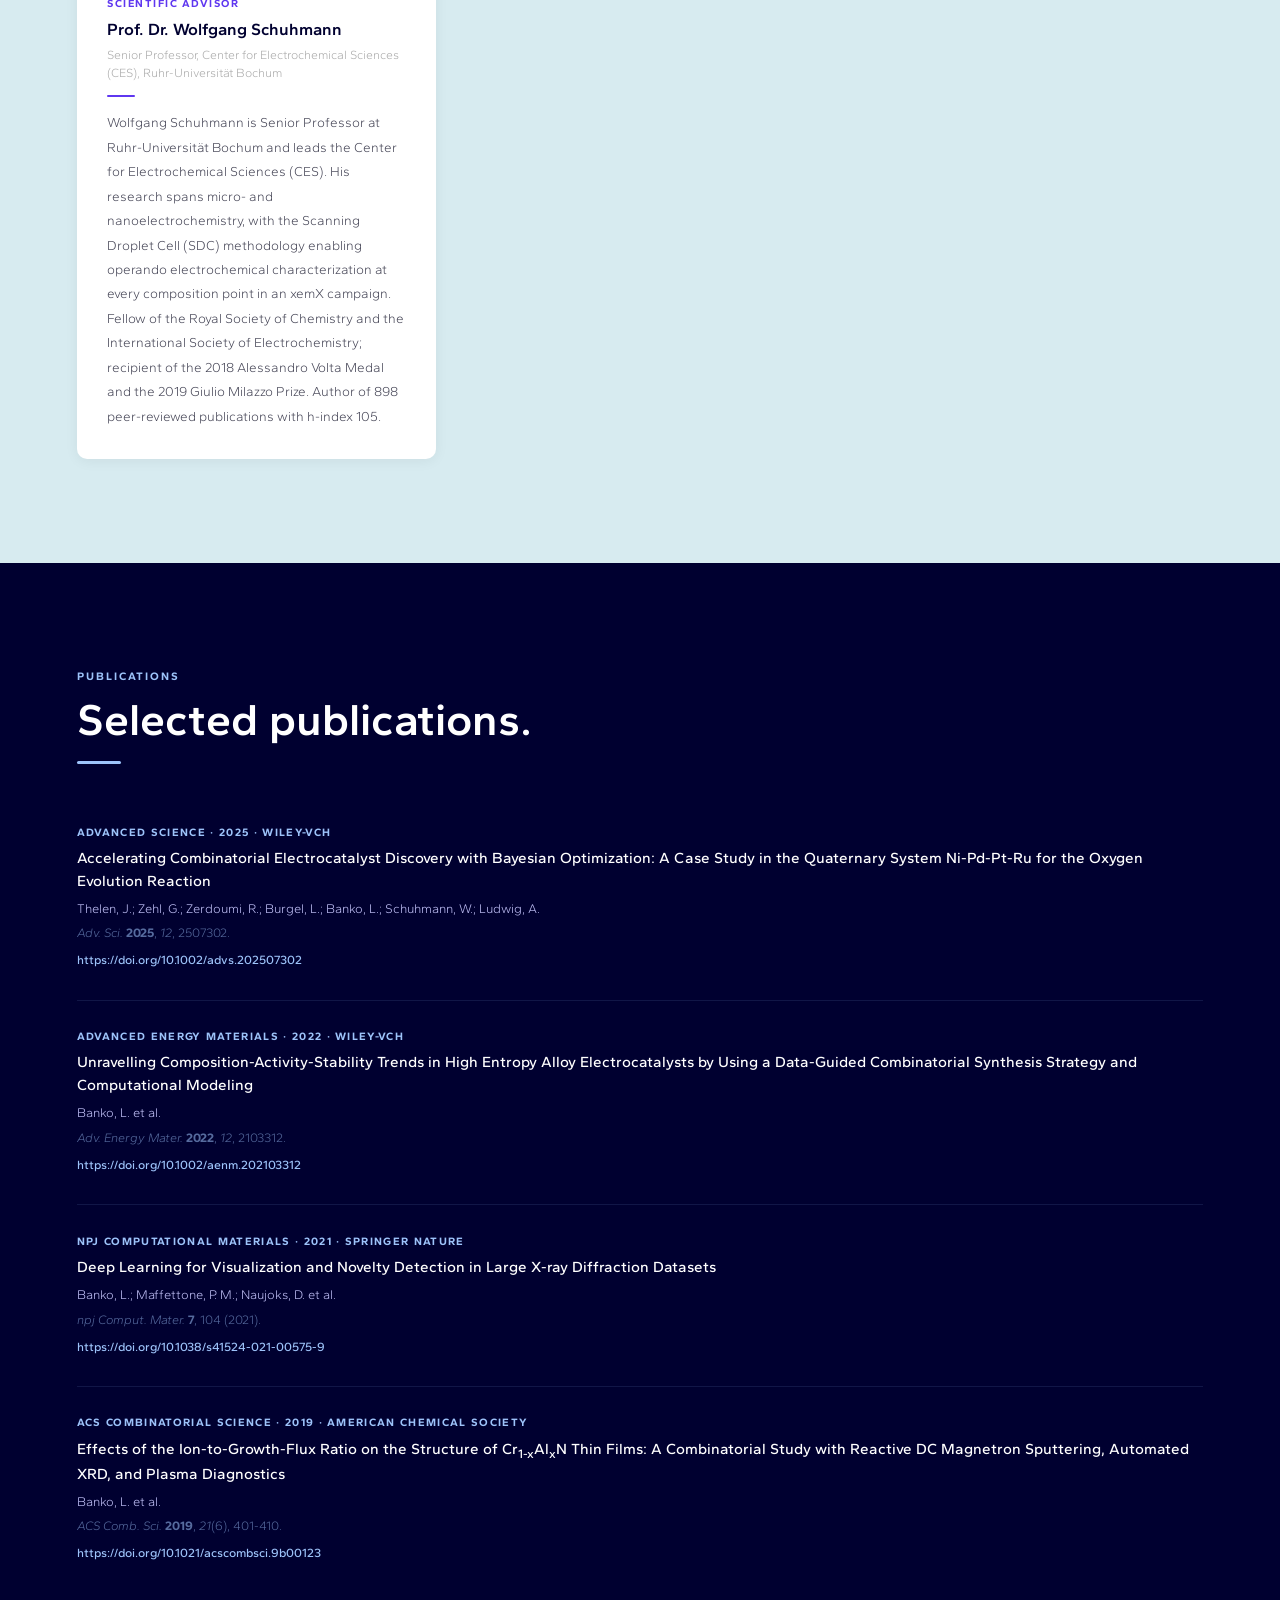
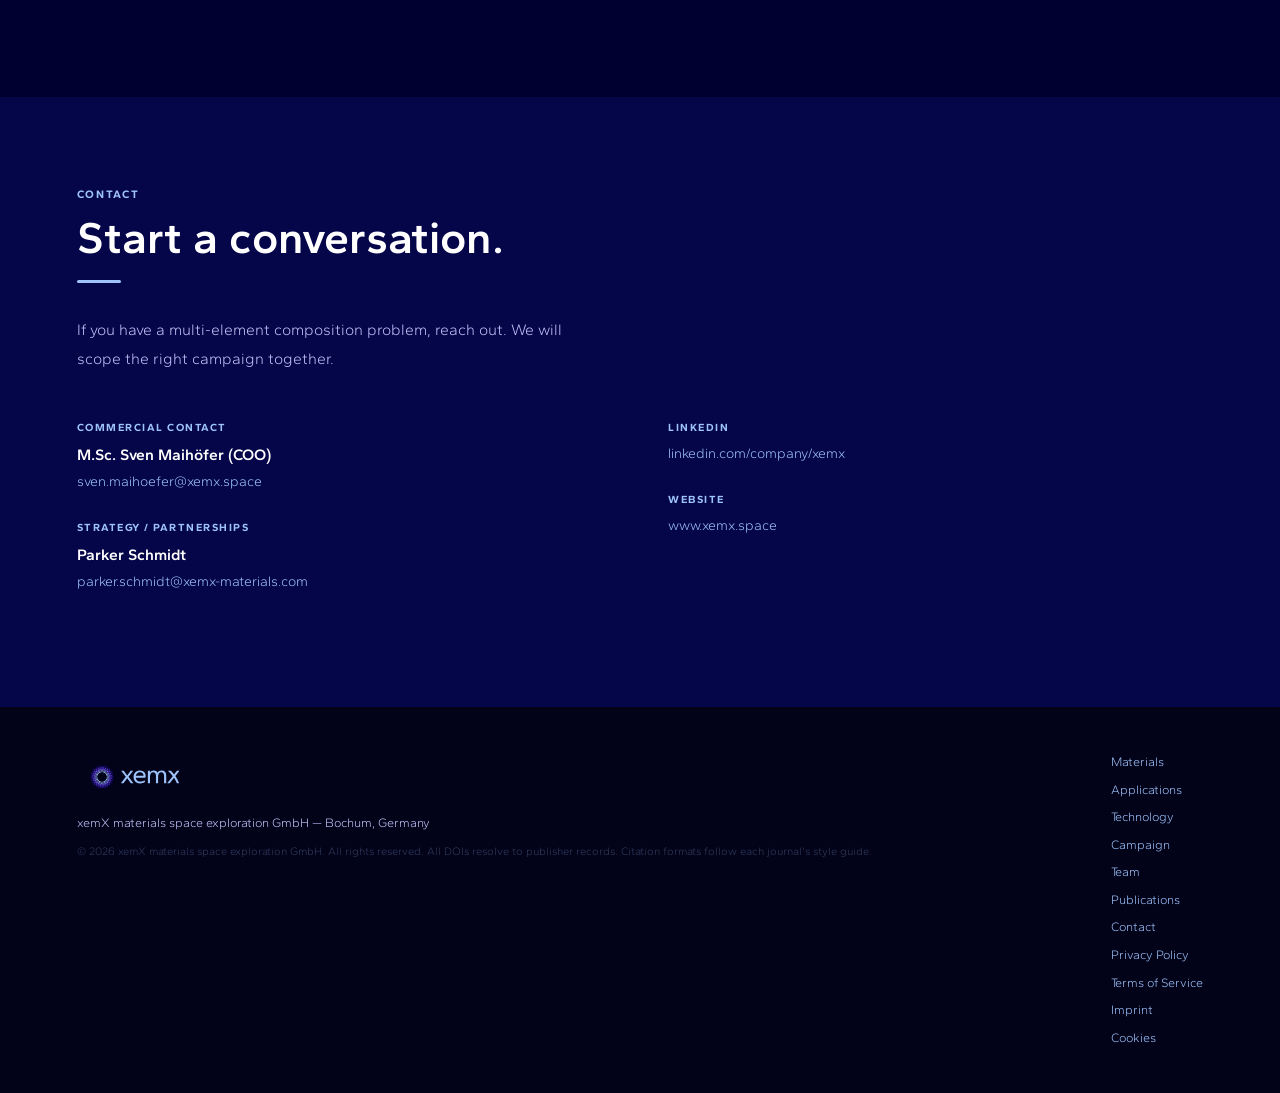
==== commit cde3be8c: "Add comprehensive legal pages for global GDPR/international compliance This commit adds four new leg" ====
--- a/index.html
+++ b/index.html
@@ -549,7 +549,7 @@
     <div>
       <img src="logo.svg" alt="xemX" class="flogo" loading="lazy" />
       <p>xemX materials space exploration GmbH &mdash; Bochum, Germany</p>
-      <p class="fleg">All DOIs resolve to publisher records. Citation formats follow each journal's style guide.</p>
+      <p class="fleg">© 2026 xemX materials space exploration GmbH. All rights reserved. All DOIs resolve to publisher records. Citation formats follow each journal's style guide.</p>
     </div>
     <div class="flinks">
       <a href="#materials">Materials</a>
@@ -559,6 +559,10 @@
       <a href="#team">Team</a>
       <a href="#publications">Publications</a>
       <a href="#contact">Contact</a>
+      <a href="privacy-policy.html">Privacy Policy</a>
+      <a href="terms-of-service.html">Terms of Service</a>
+      <a href="imprint.html">Imprint</a>
+      <a href="cookies.html">Cookies</a>
     </div>
   </footer>
 
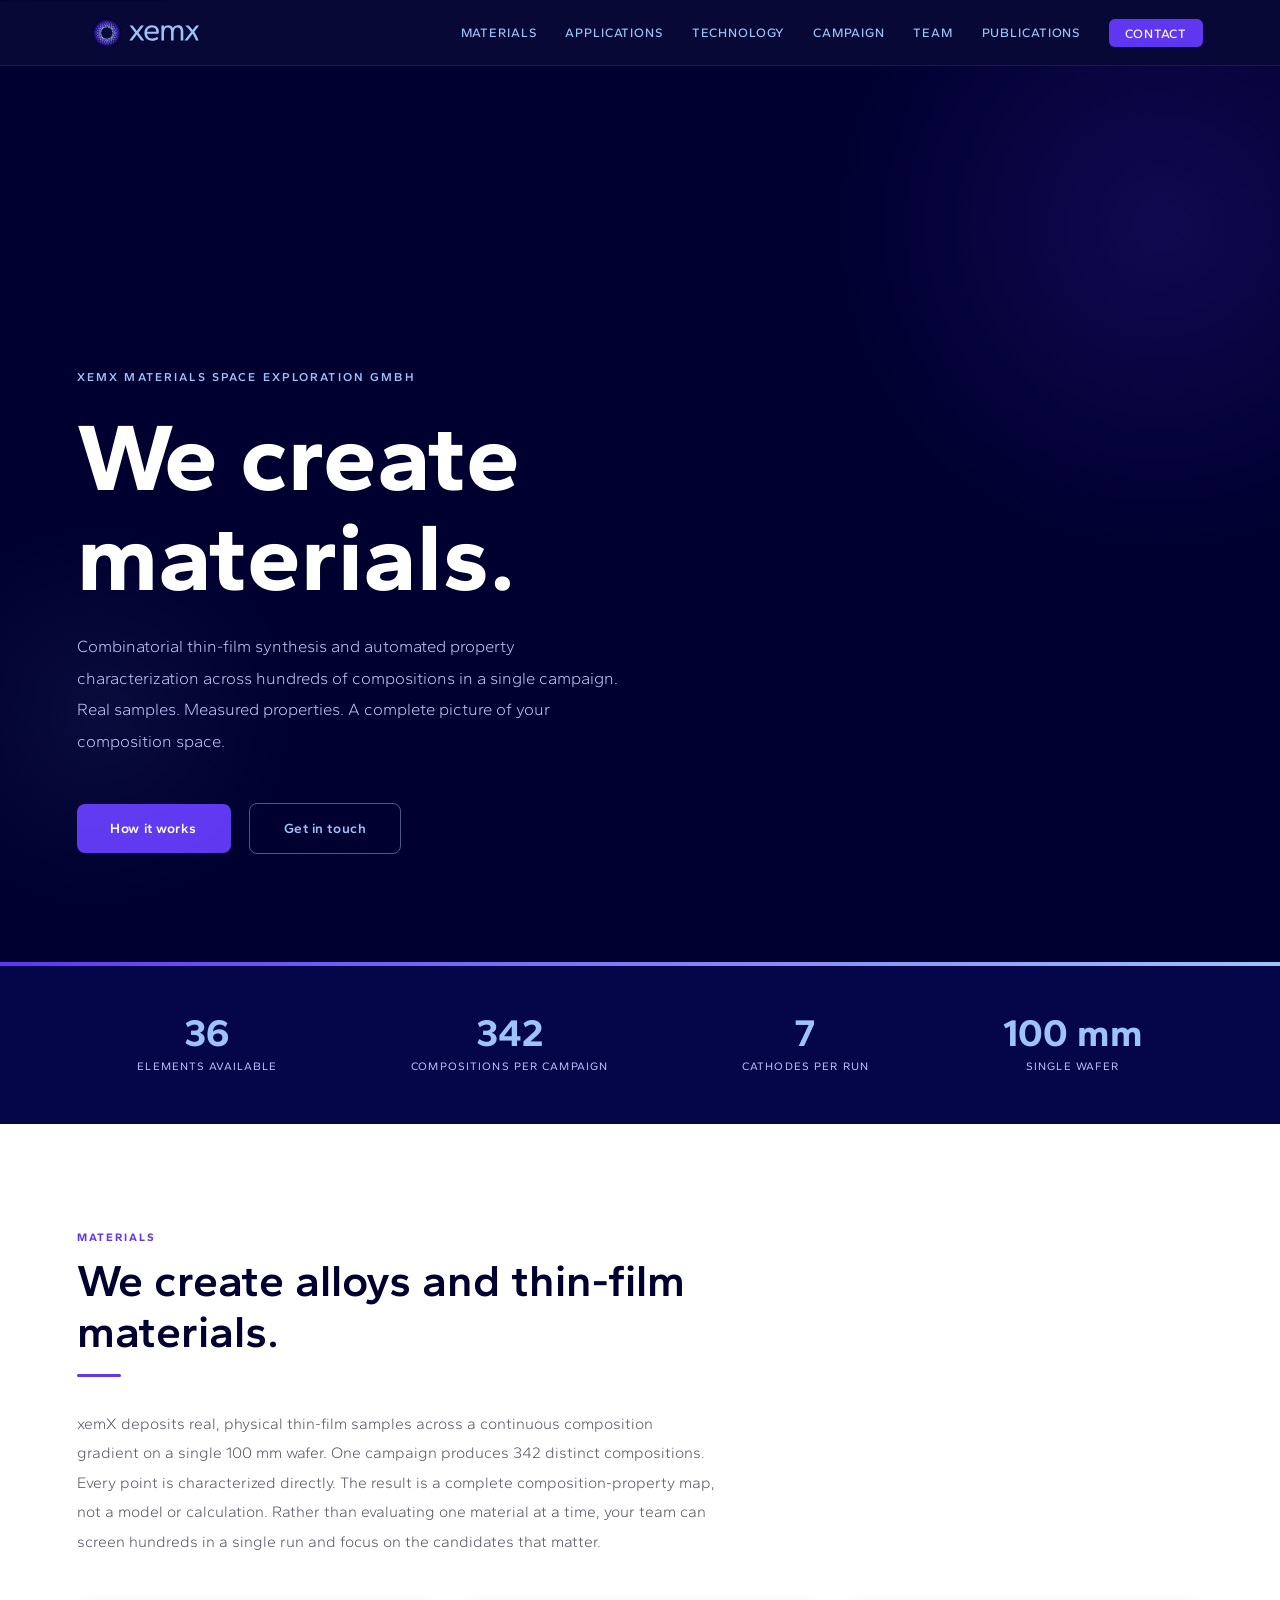
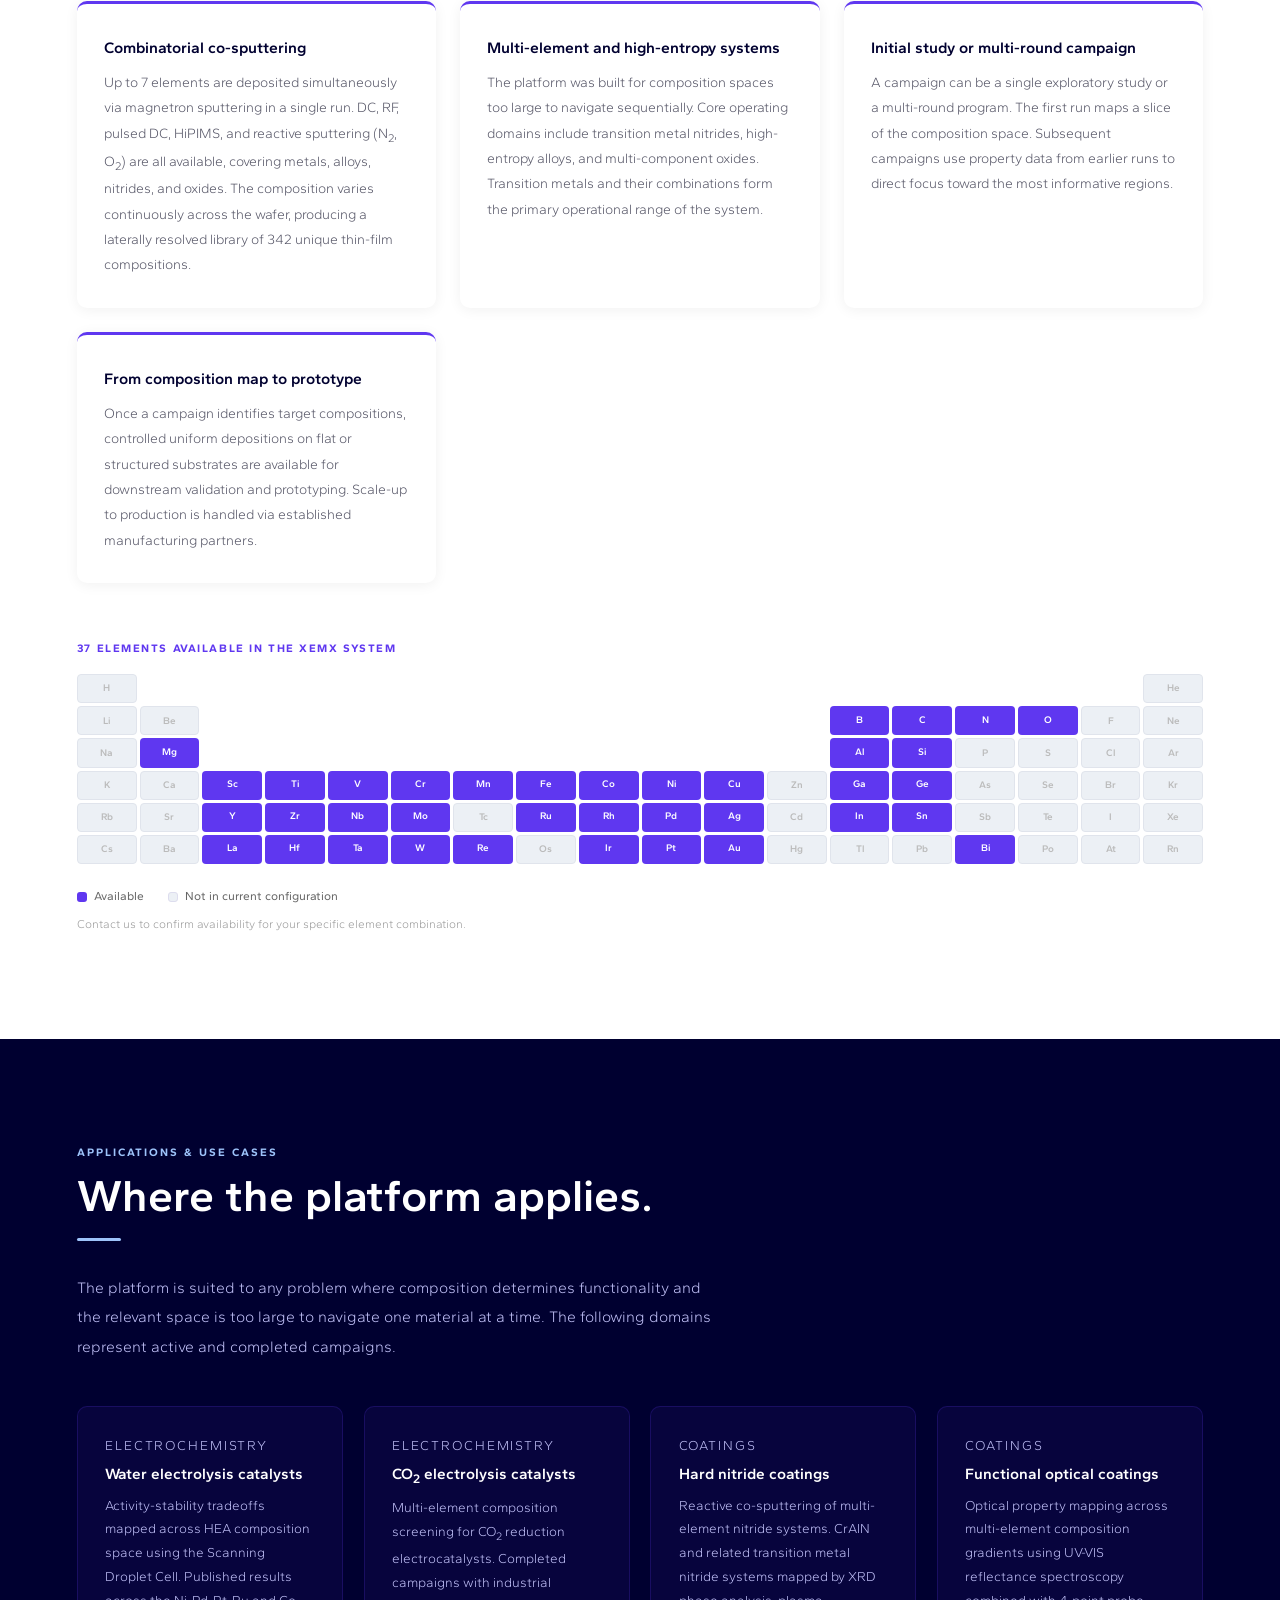
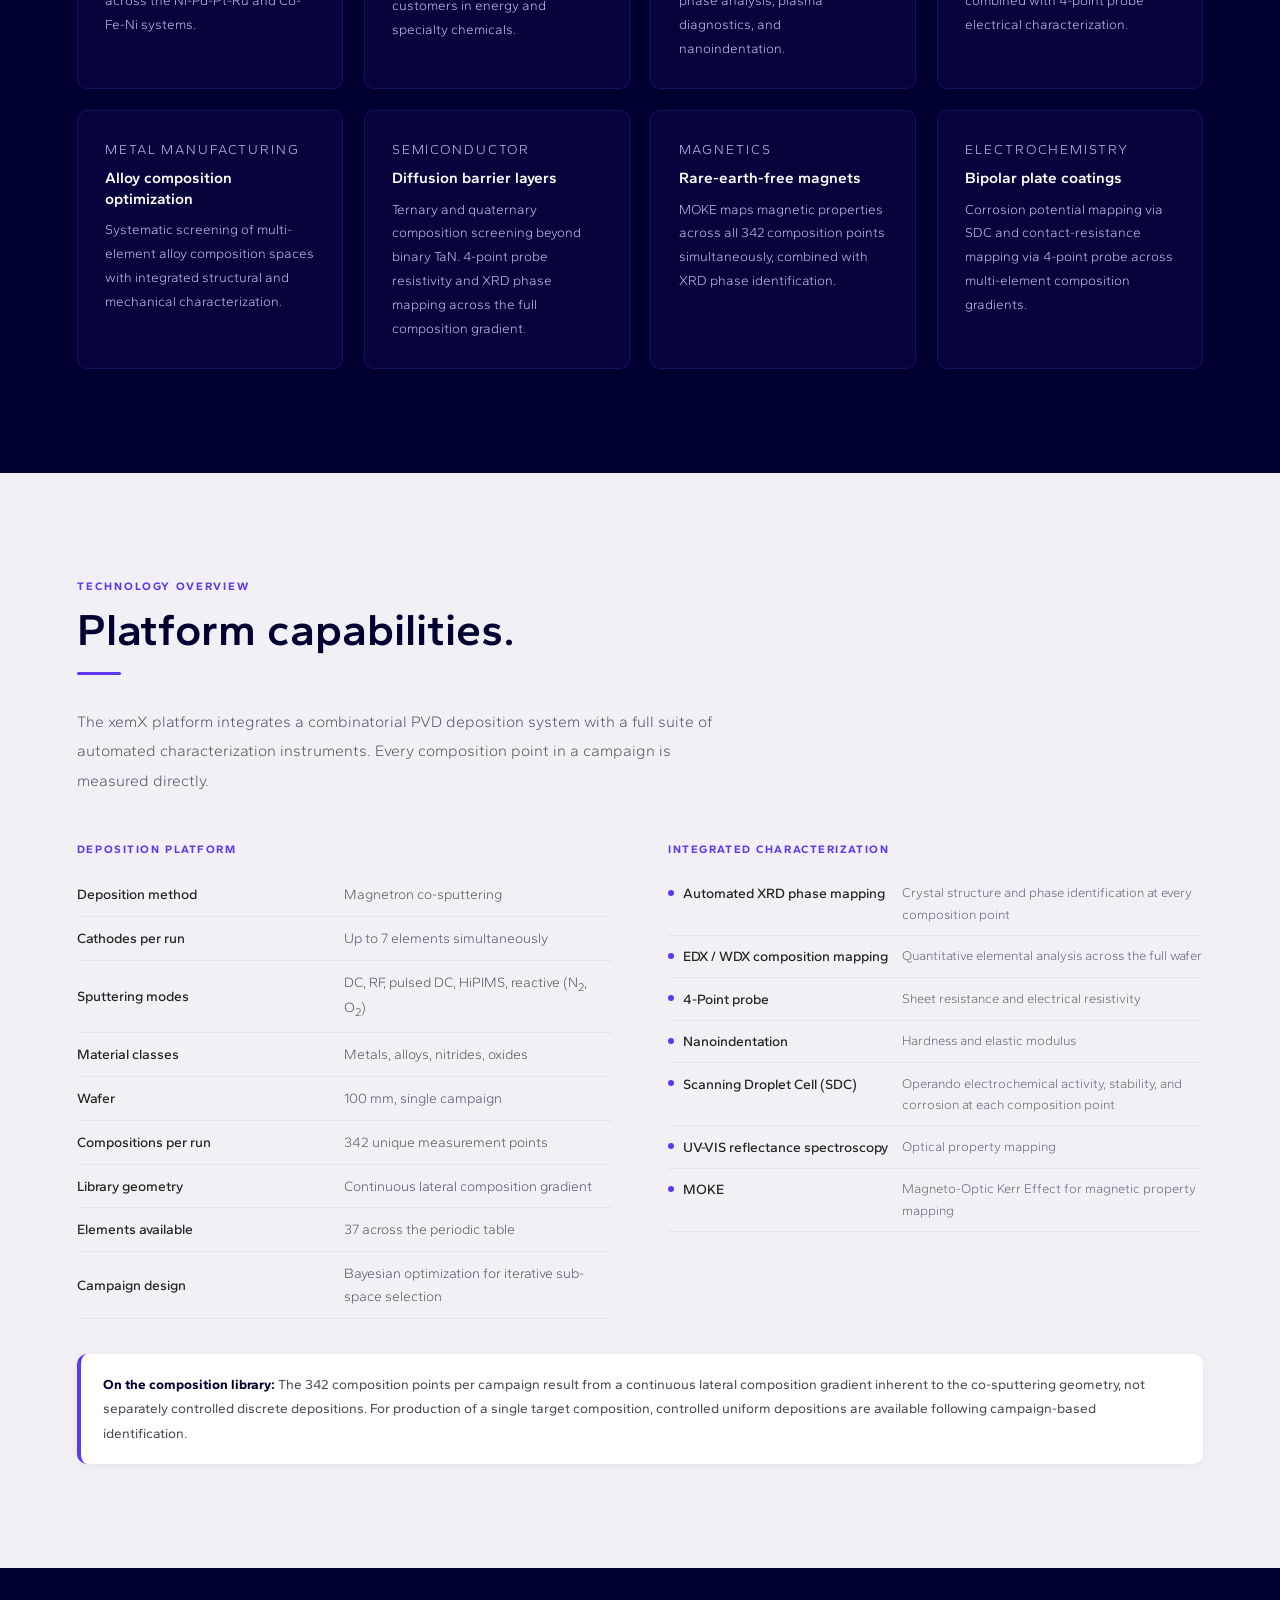
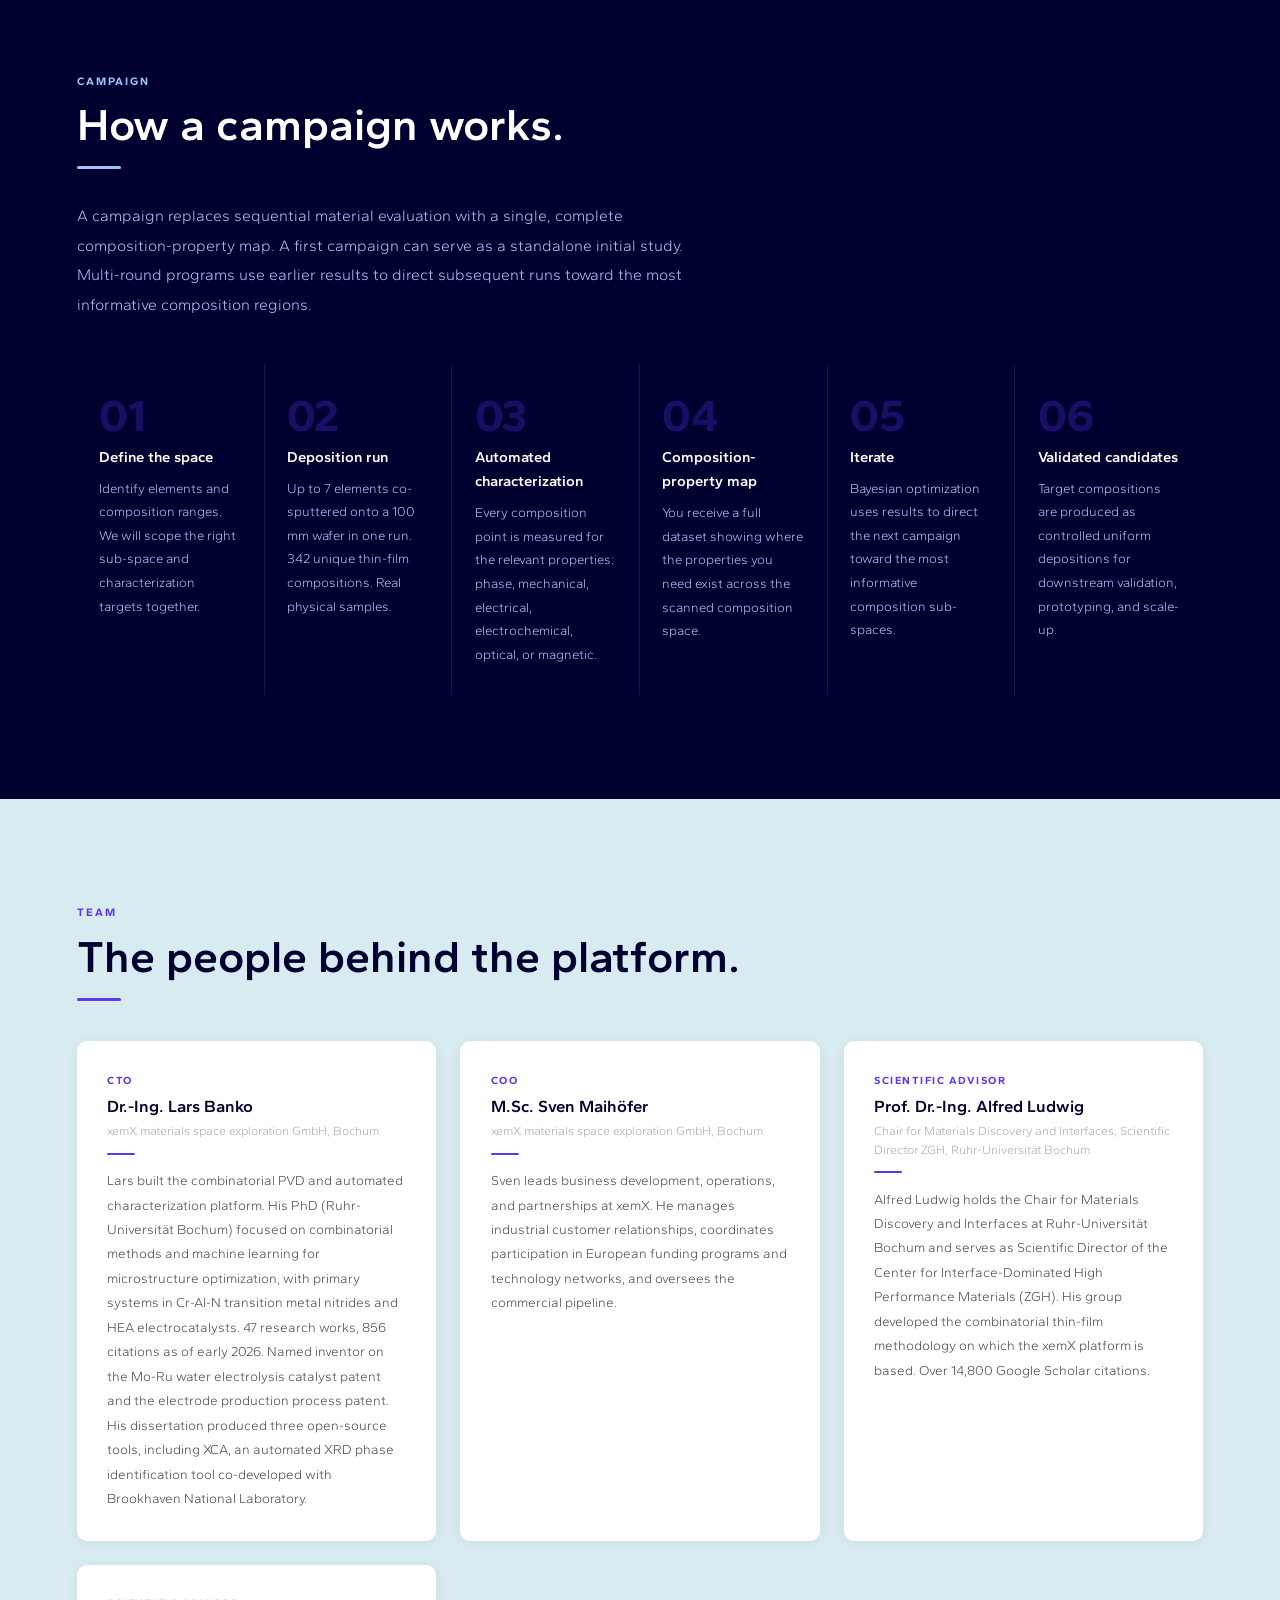
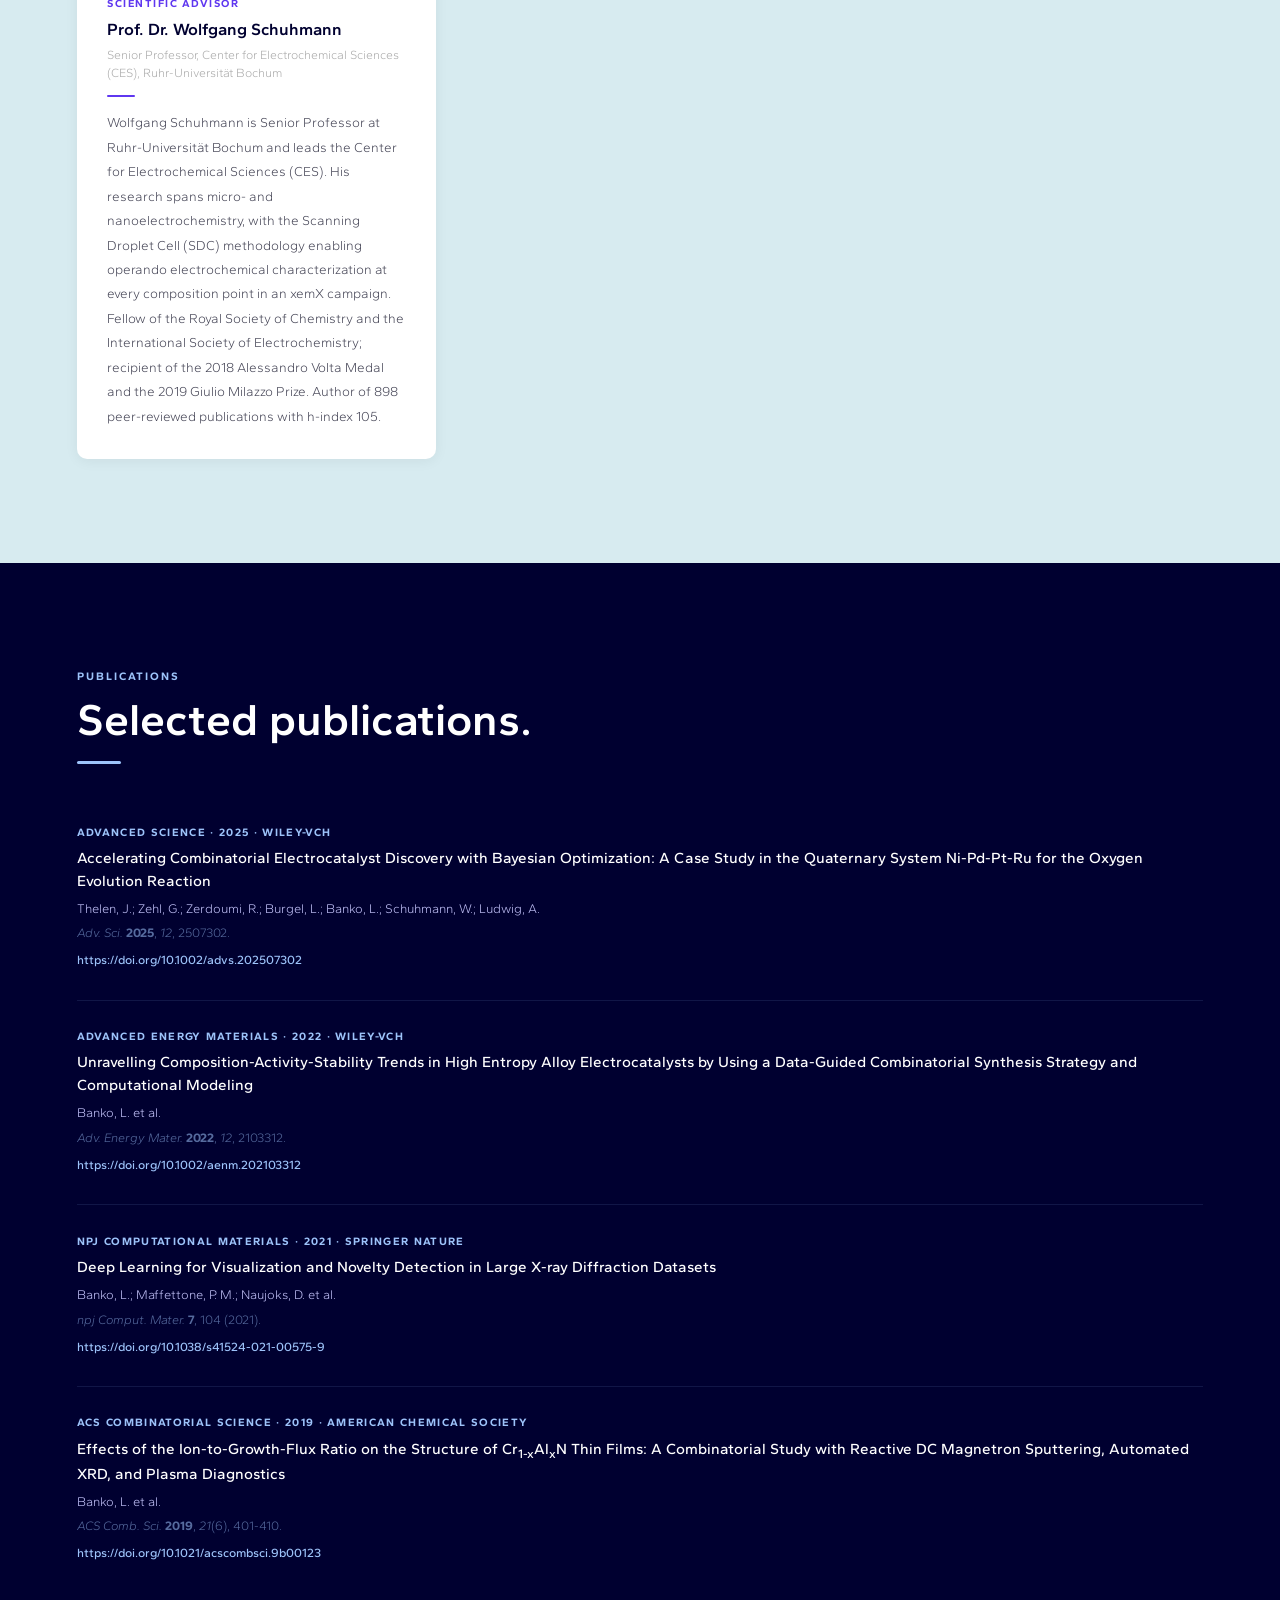
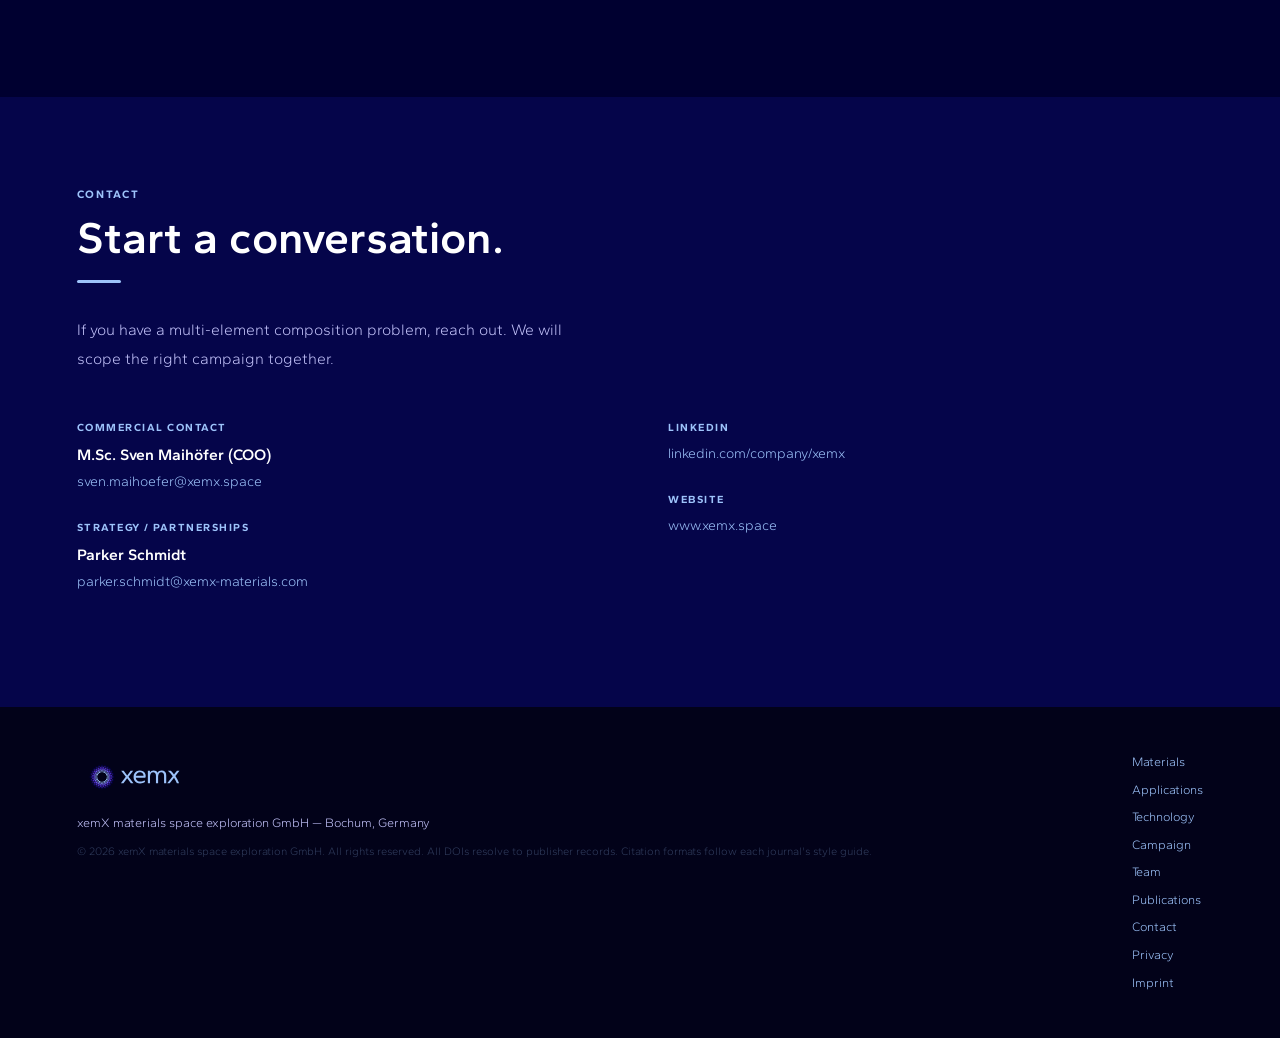
==== commit 6dc3df78: "Minimize legal pages to bare GDPR/German law requirements only Removed unnecessary pages: - Deleted " ====
--- a/index.html
+++ b/index.html
@@ -559,10 +559,8 @@
       <a href="#team">Team</a>
       <a href="#publications">Publications</a>
       <a href="#contact">Contact</a>
-      <a href="privacy-policy.html">Privacy Policy</a>
-      <a href="terms-of-service.html">Terms of Service</a>
+      <a href="privacy-policy.html">Privacy</a>
       <a href="imprint.html">Imprint</a>
-      <a href="cookies.html">Cookies</a>
     </div>
   </footer>
 
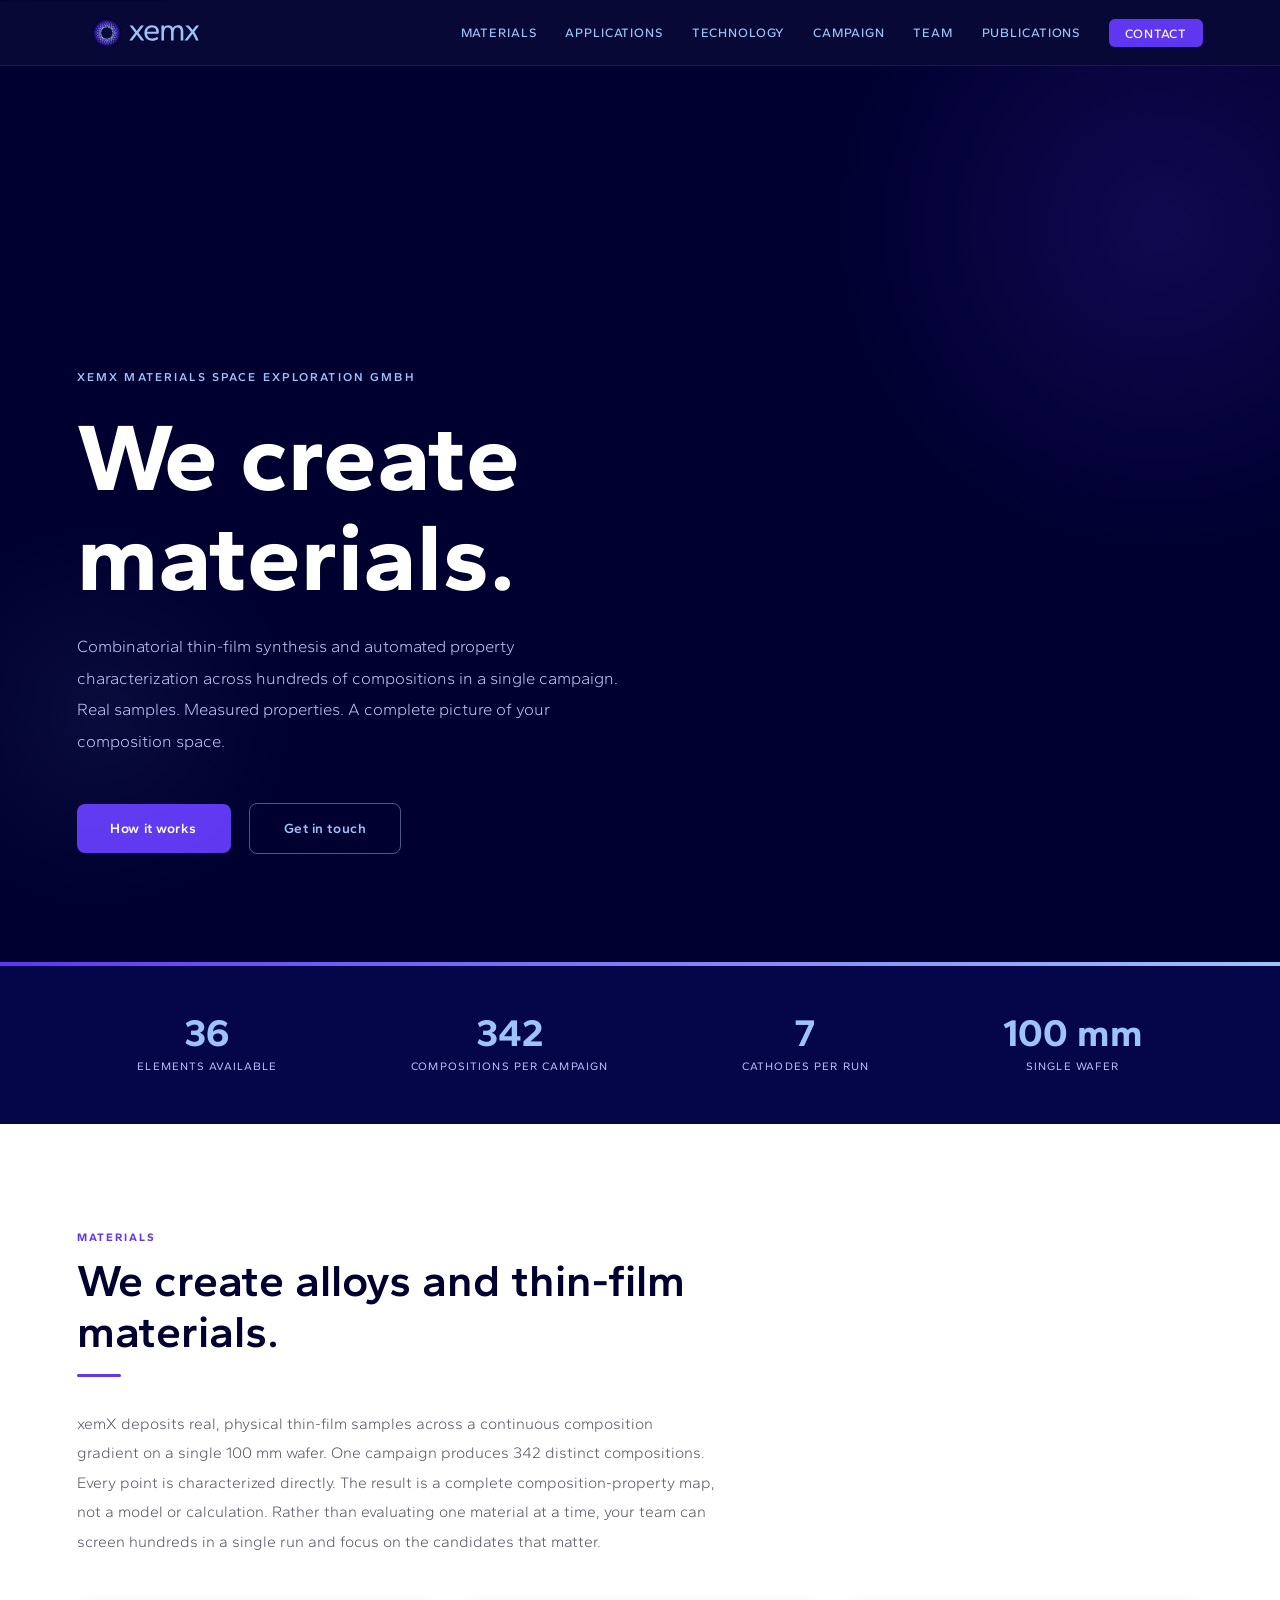
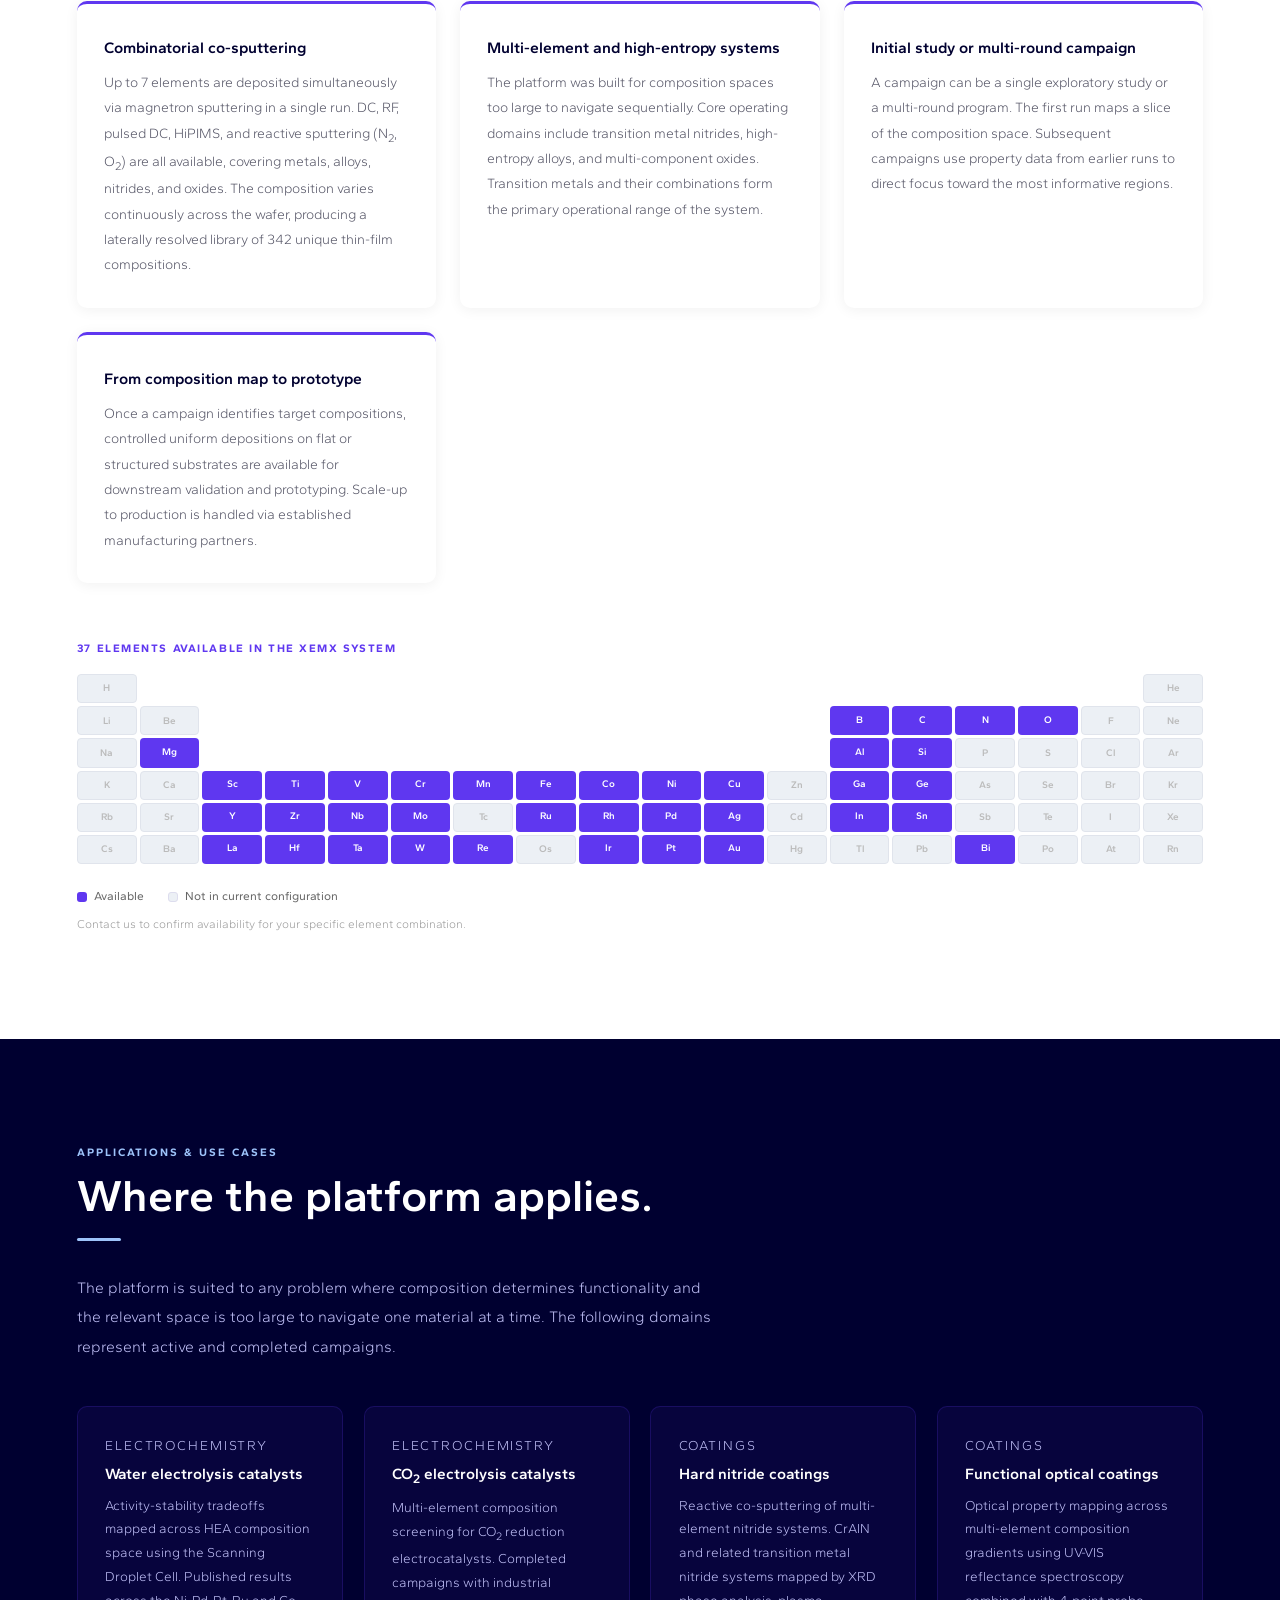
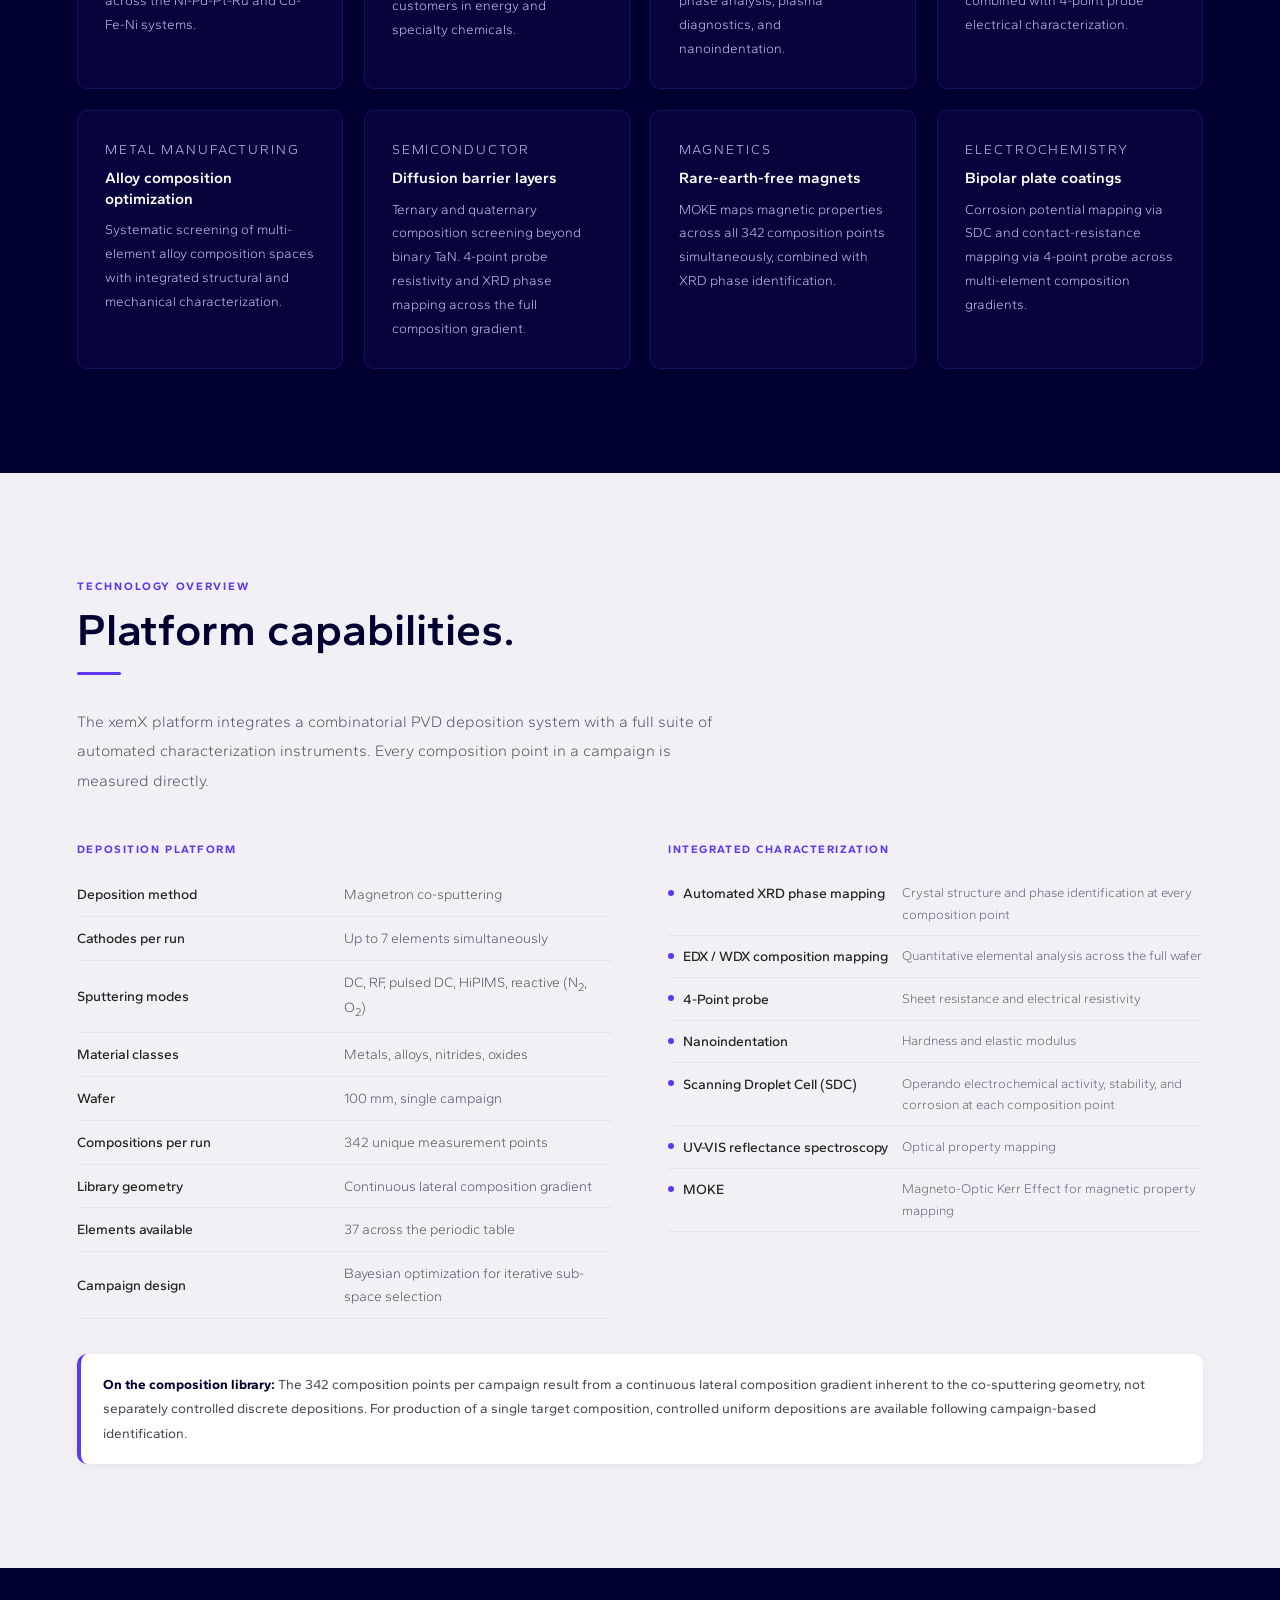
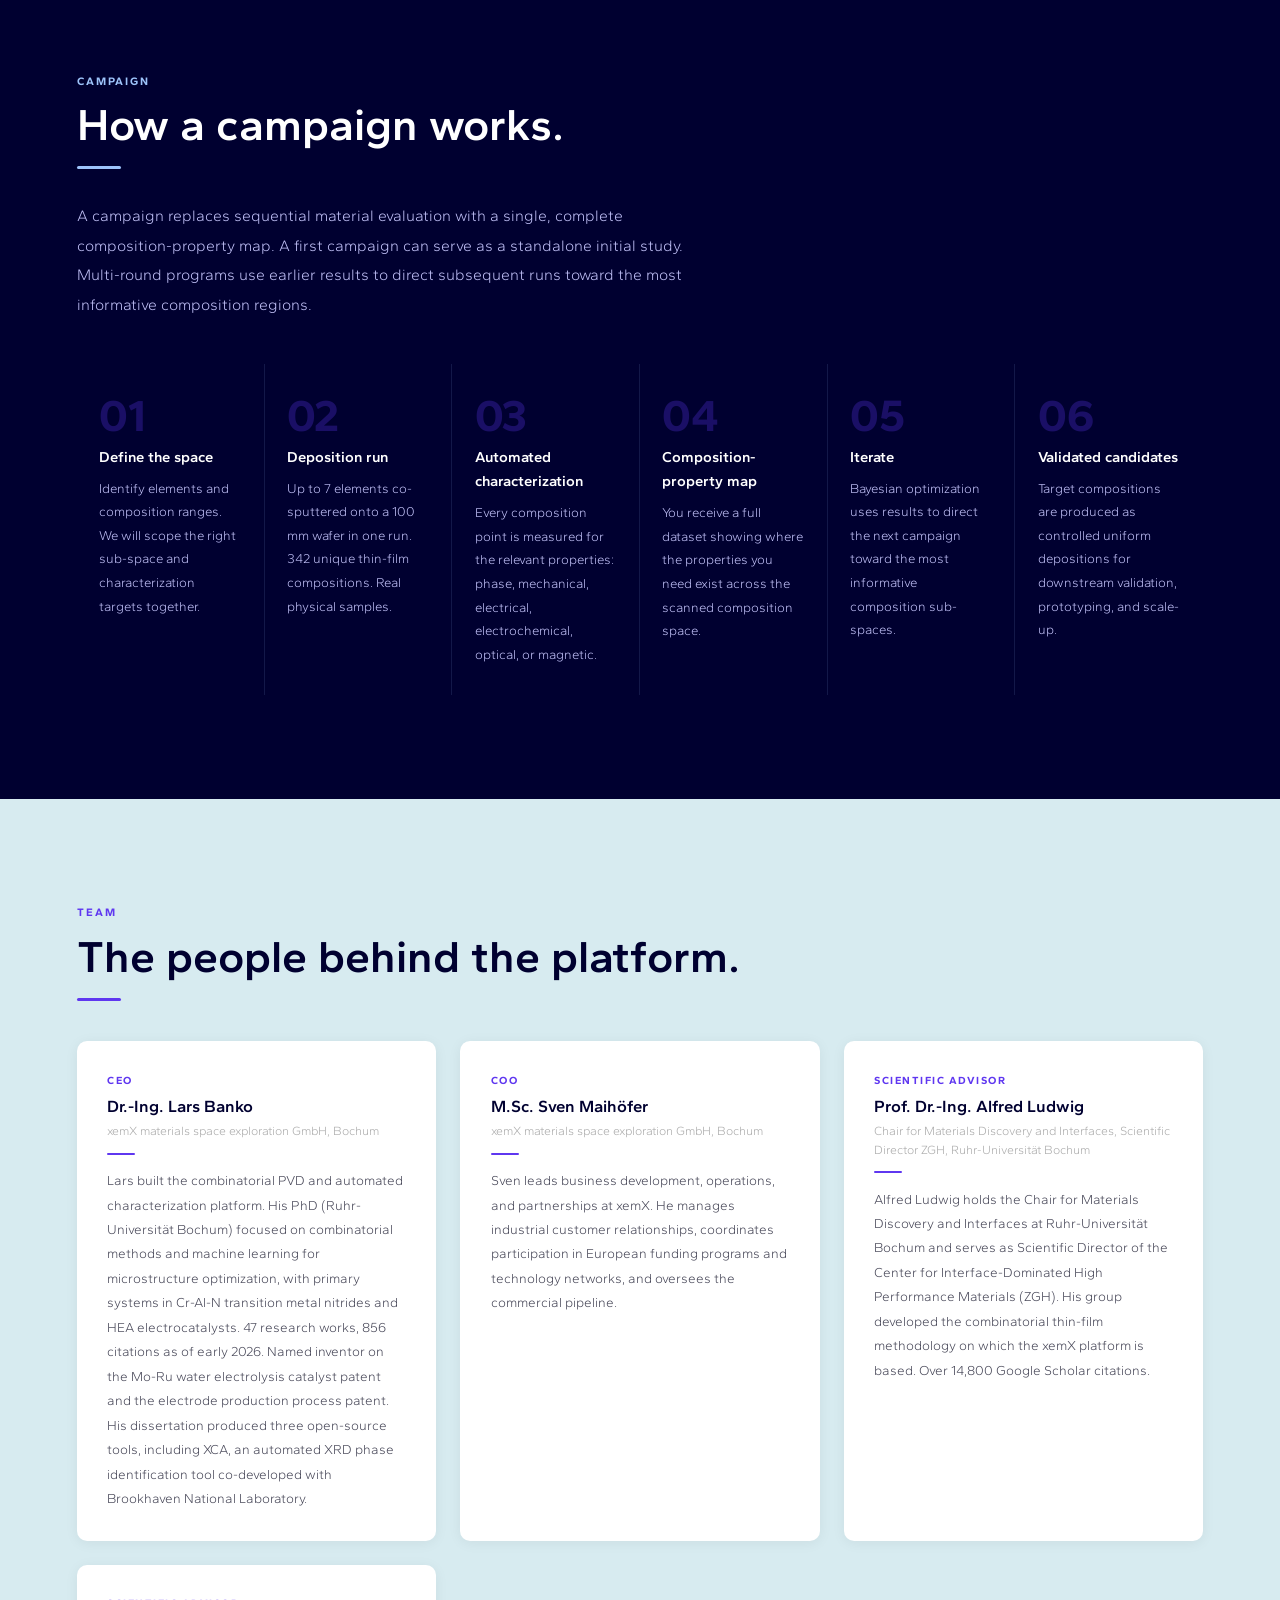
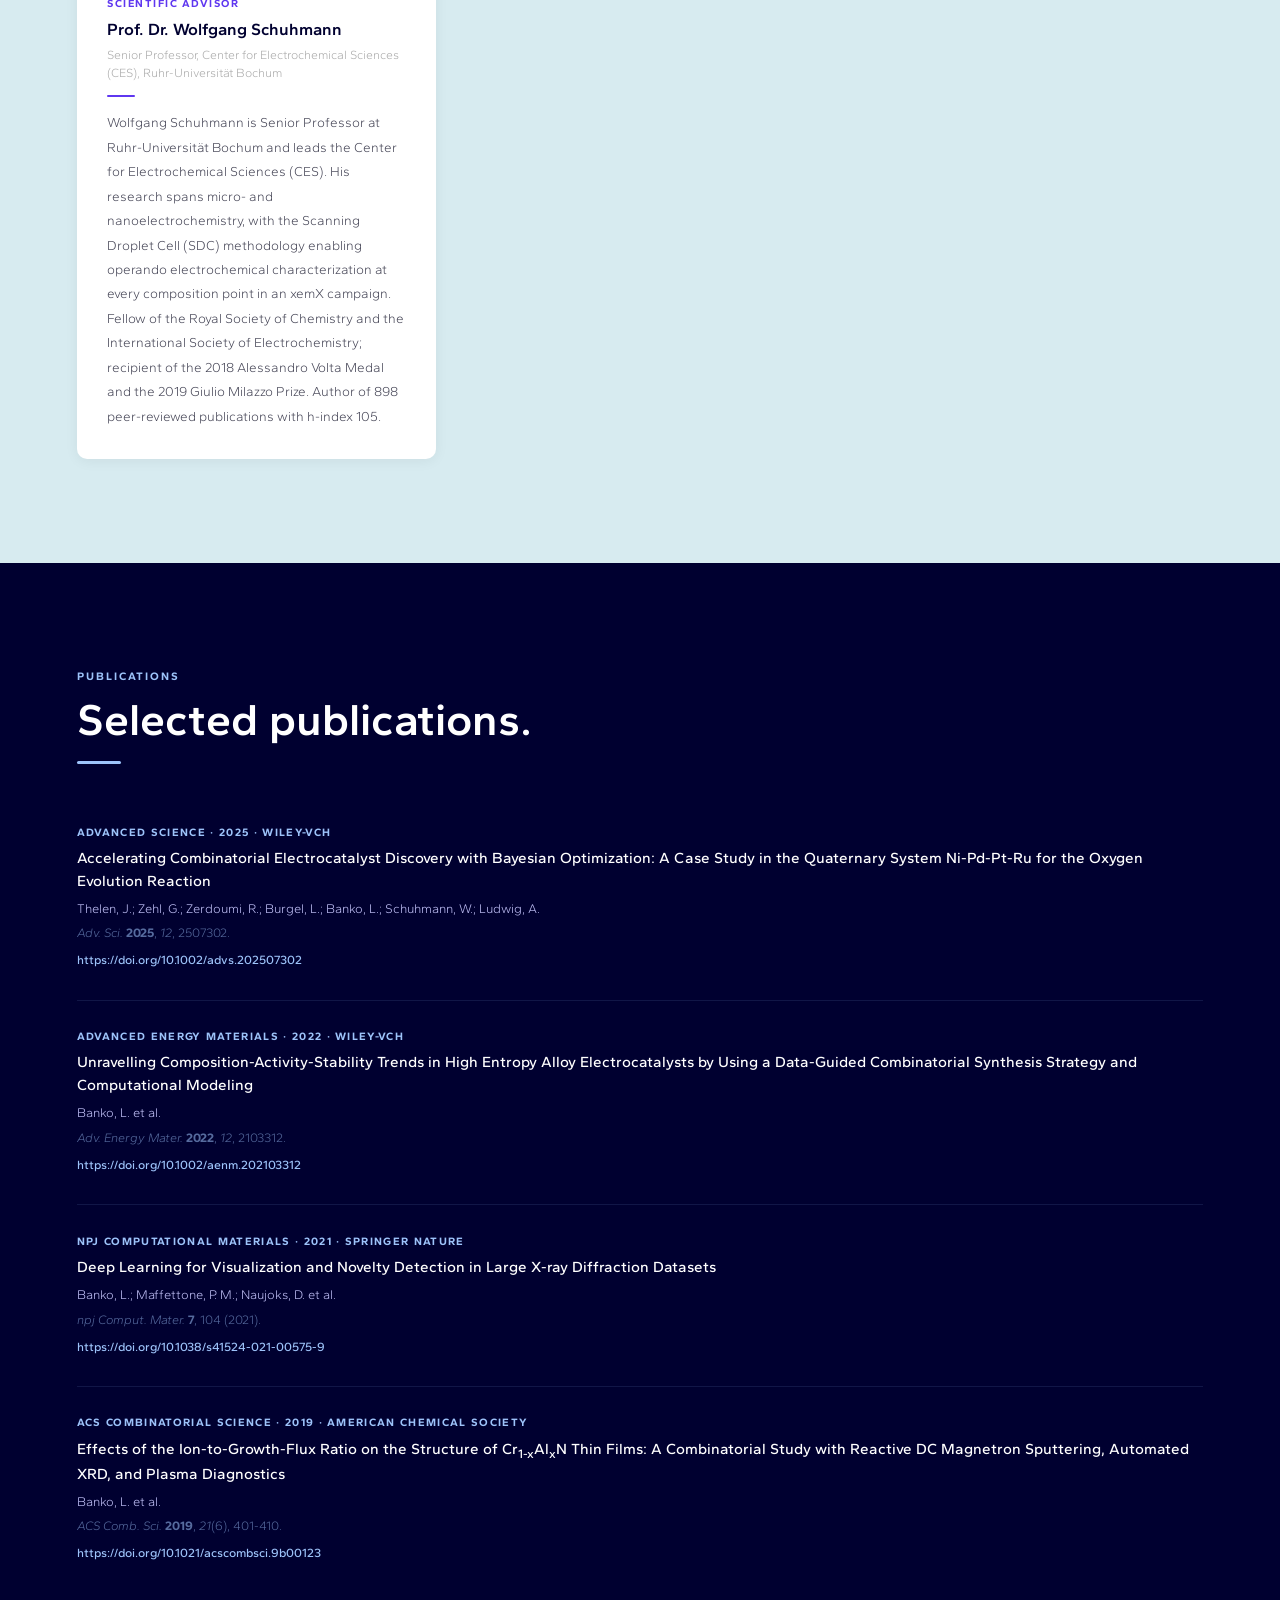
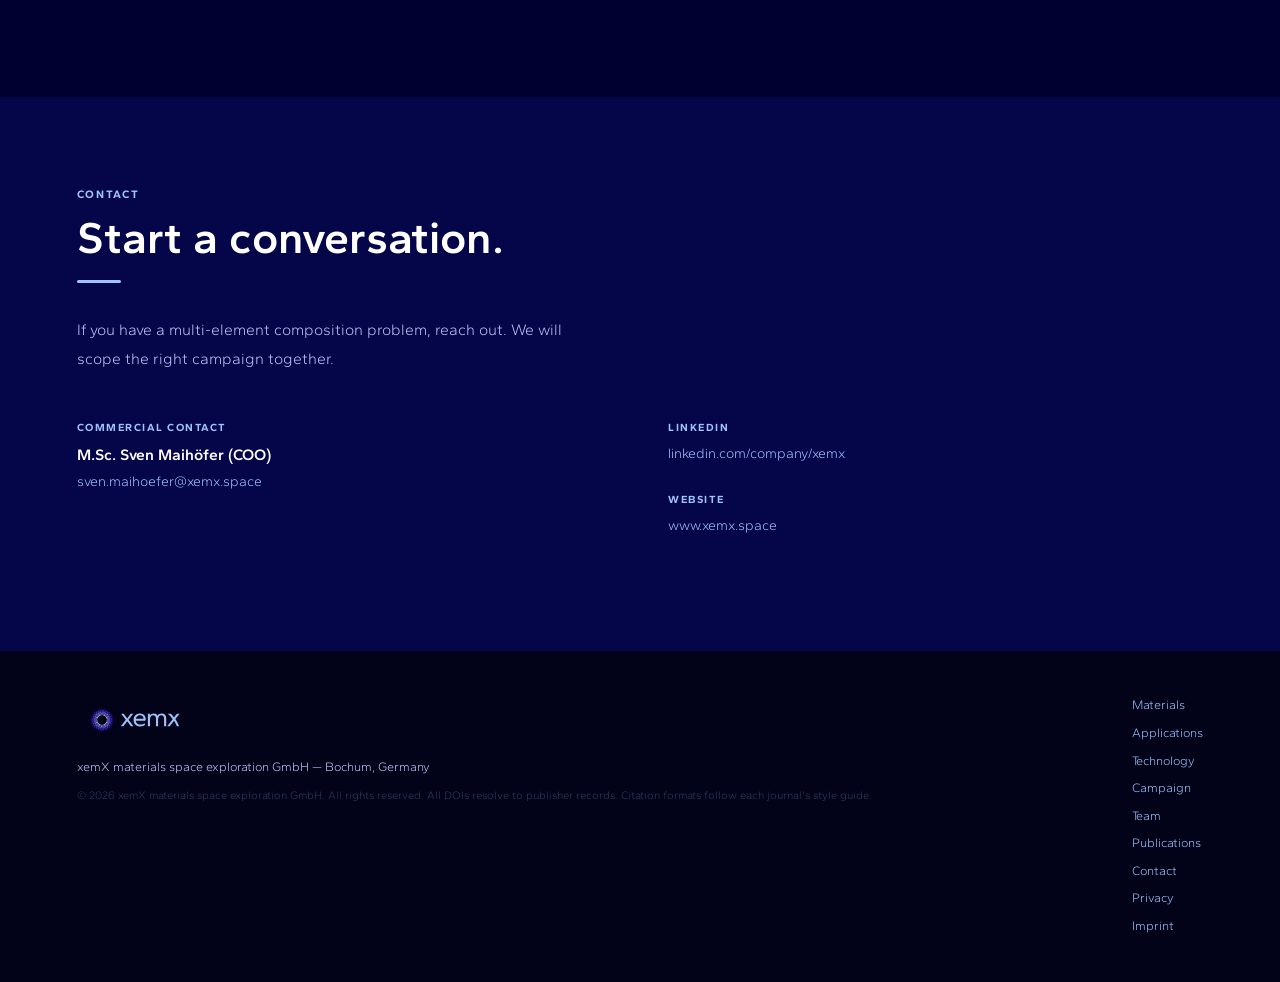
==== commit 9eaeb579: "Fix: Lars = CEO, remove Parker from contact section - Changed Lars Banko title from CTO to CEO - Rem" ====
--- a/index.html
+++ b/index.html
@@ -431,7 +431,7 @@
       <div class="rule"></div>
       <div class="team-grid">
         <div class="team-card">
-          <p class="t-role">CTO</p>
+          <p class="t-role">CEO</p>
           <p class="t-name">Dr.-Ing. Lars Banko</p>
           <p class="t-affil">xemX materials space exploration GmbH, Bochum</p>
           <div class="tdiv"></div>
@@ -524,11 +524,6 @@
             <p class="cl">Commercial Contact</p>
             <p class="cn2">M.Sc. Sven Maihöfer (COO)</p>
             <a href="mailto:sven.maihoefer@xemx.space">sven.maihoefer@xemx.space</a>
-          </div>
-          <div class="contact-block">
-            <p class="cl">Strategy / Partnerships</p>
-            <p class="cn2">Parker Schmidt</p>
-            <a href="mailto:parker.schmidt@xemx-materials.com">parker.schmidt@xemx-materials.com</a>
           </div>
         </div>
         <div>
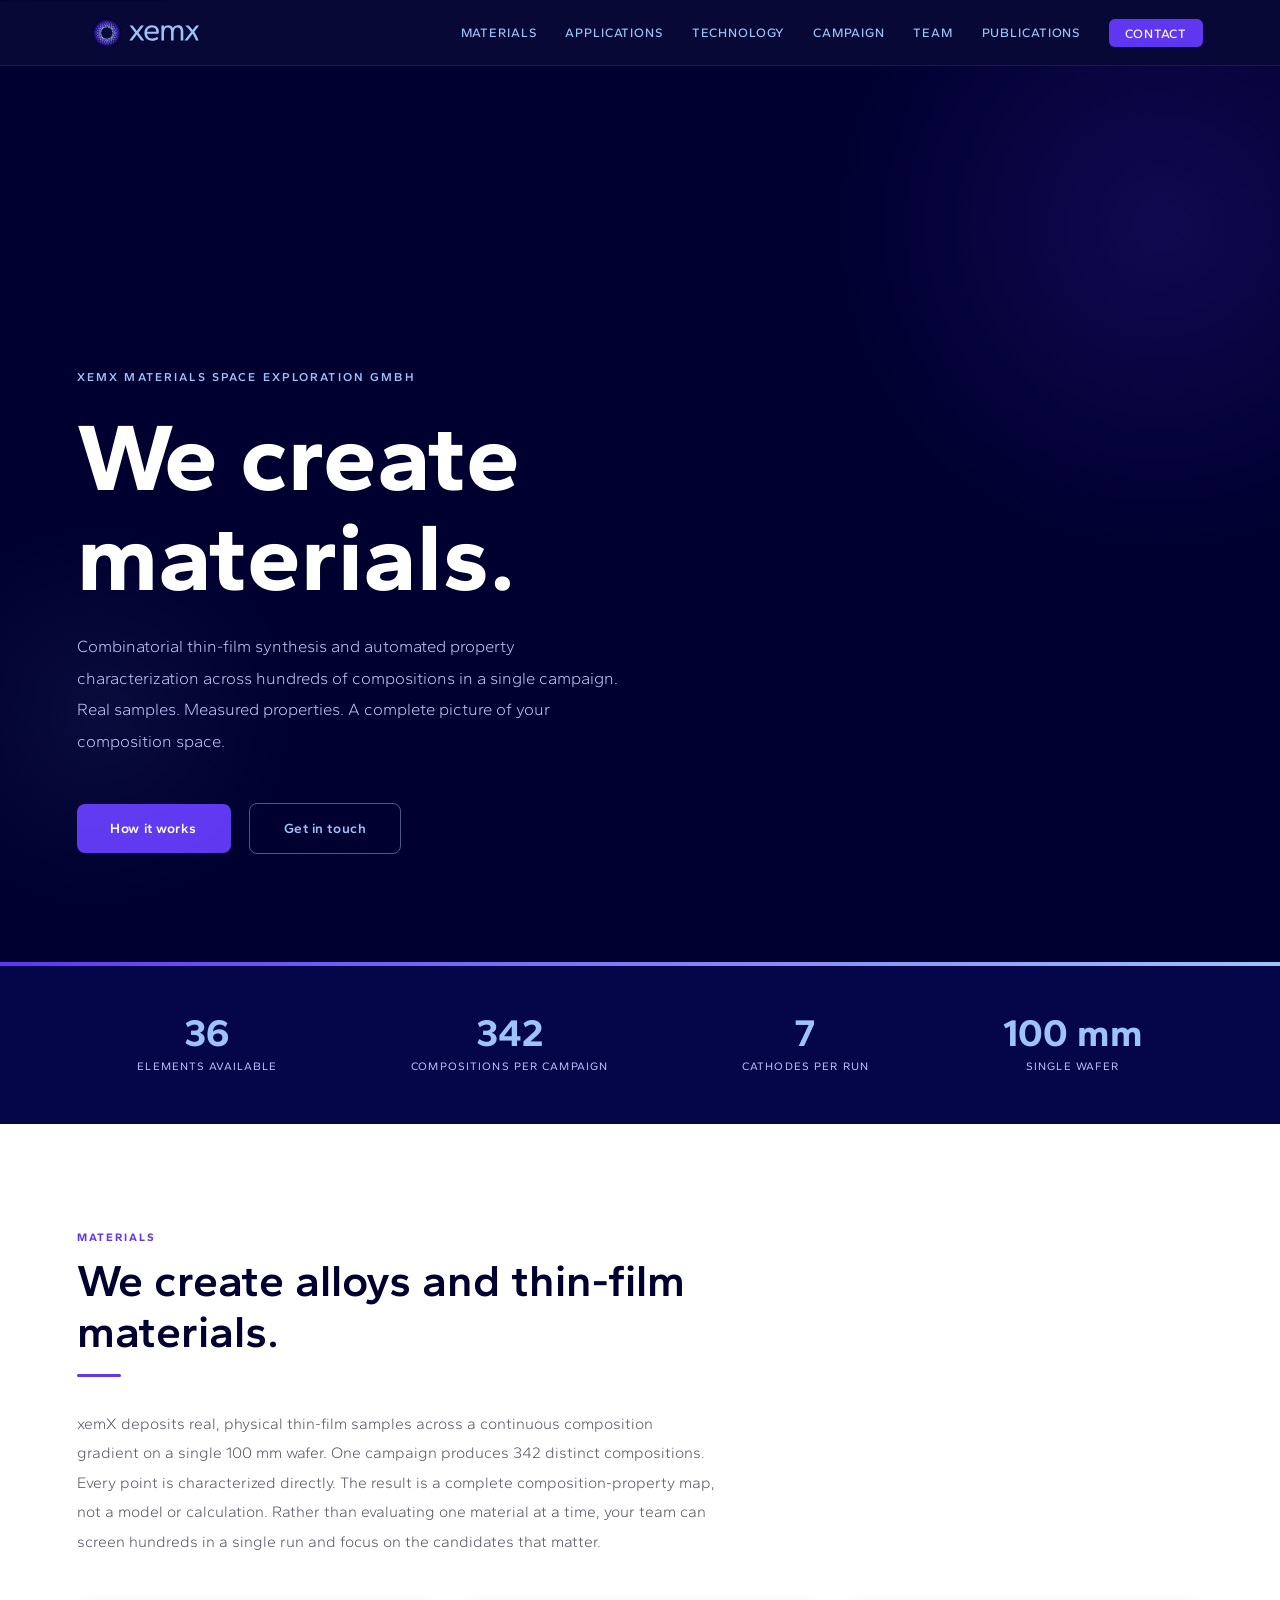
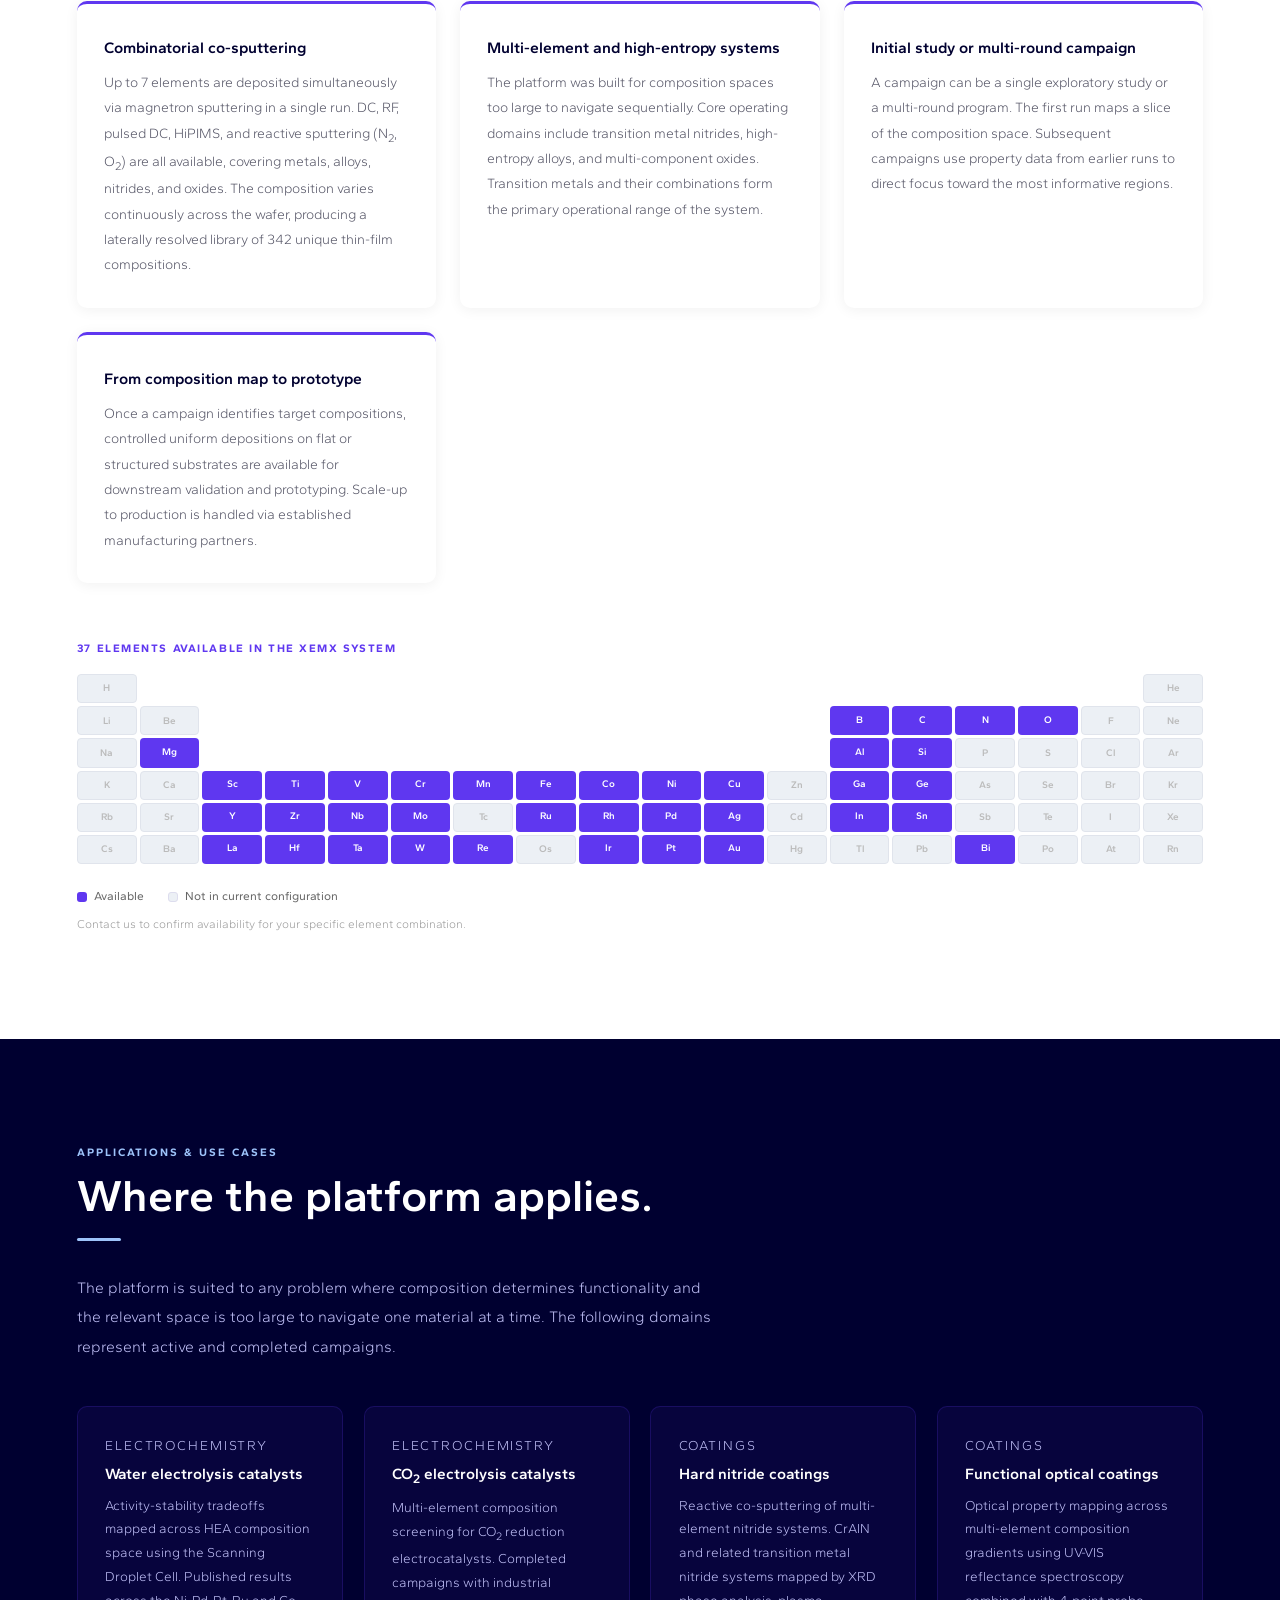
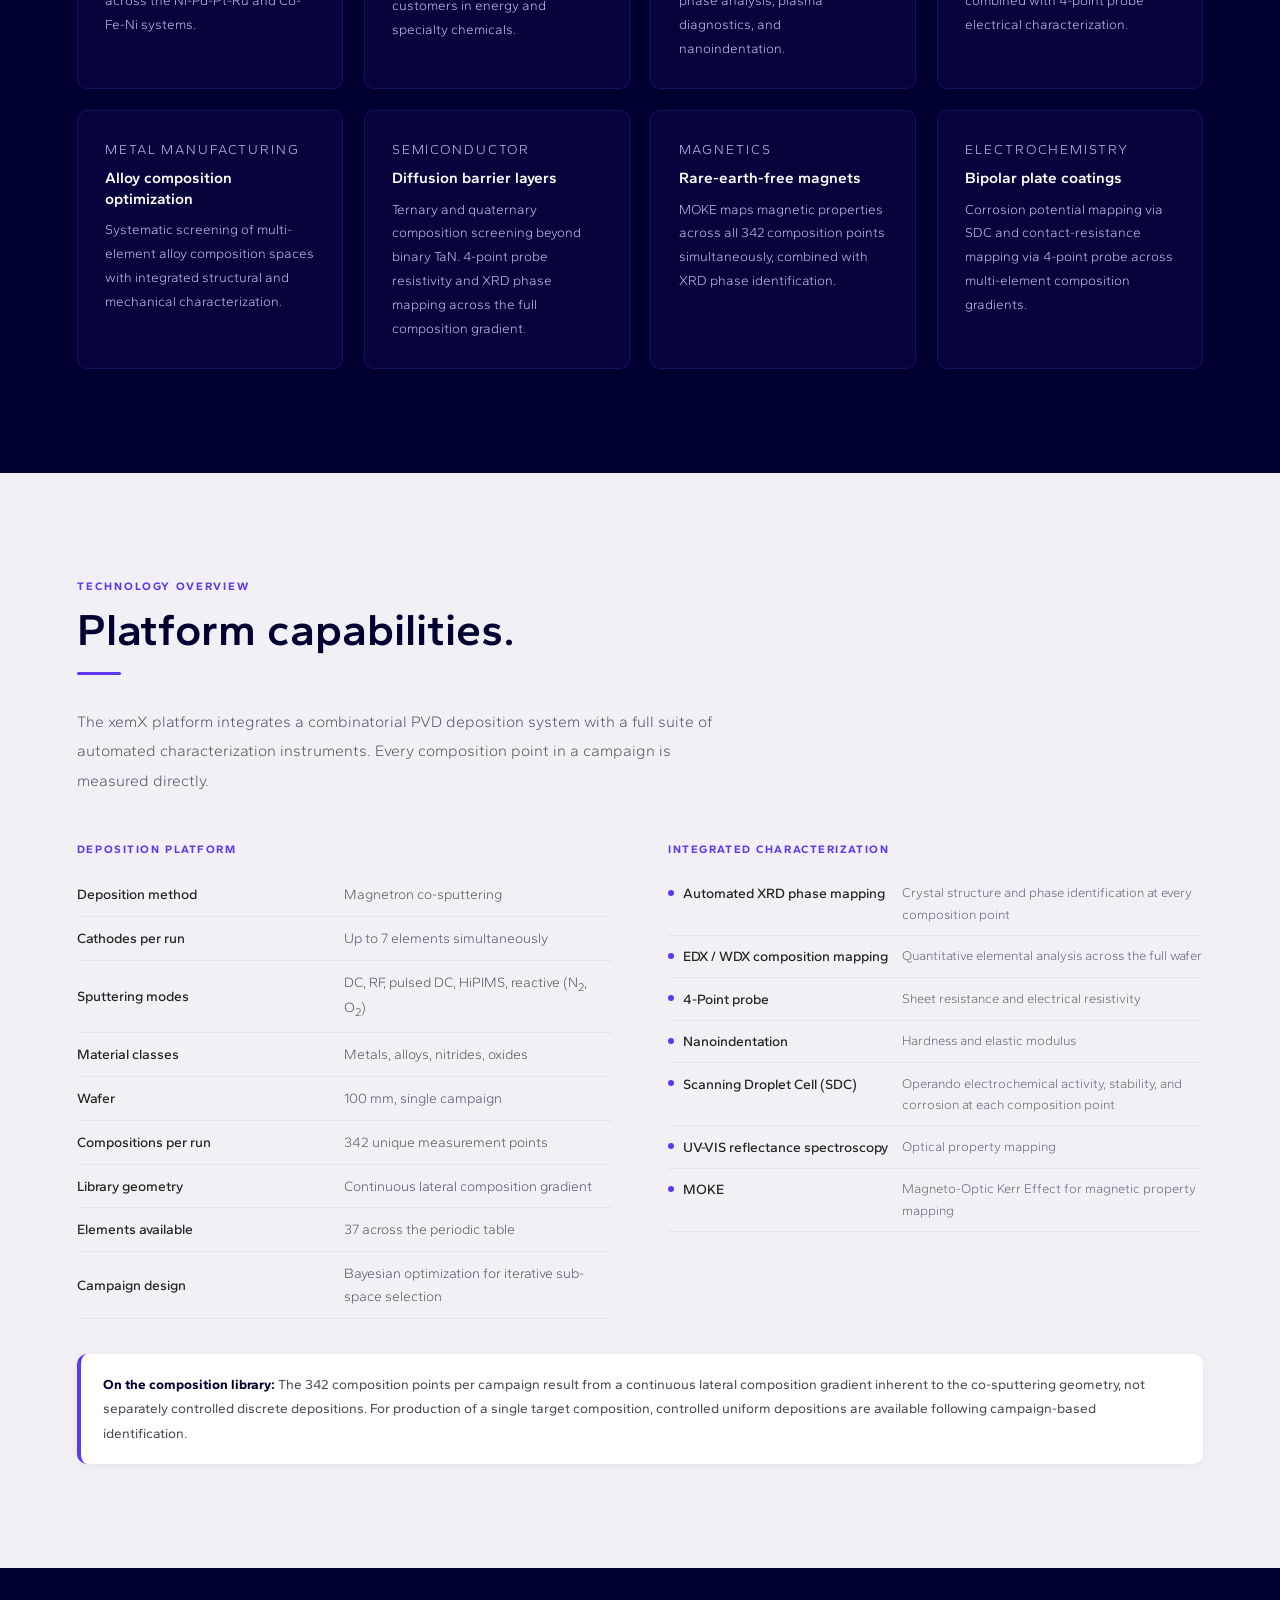
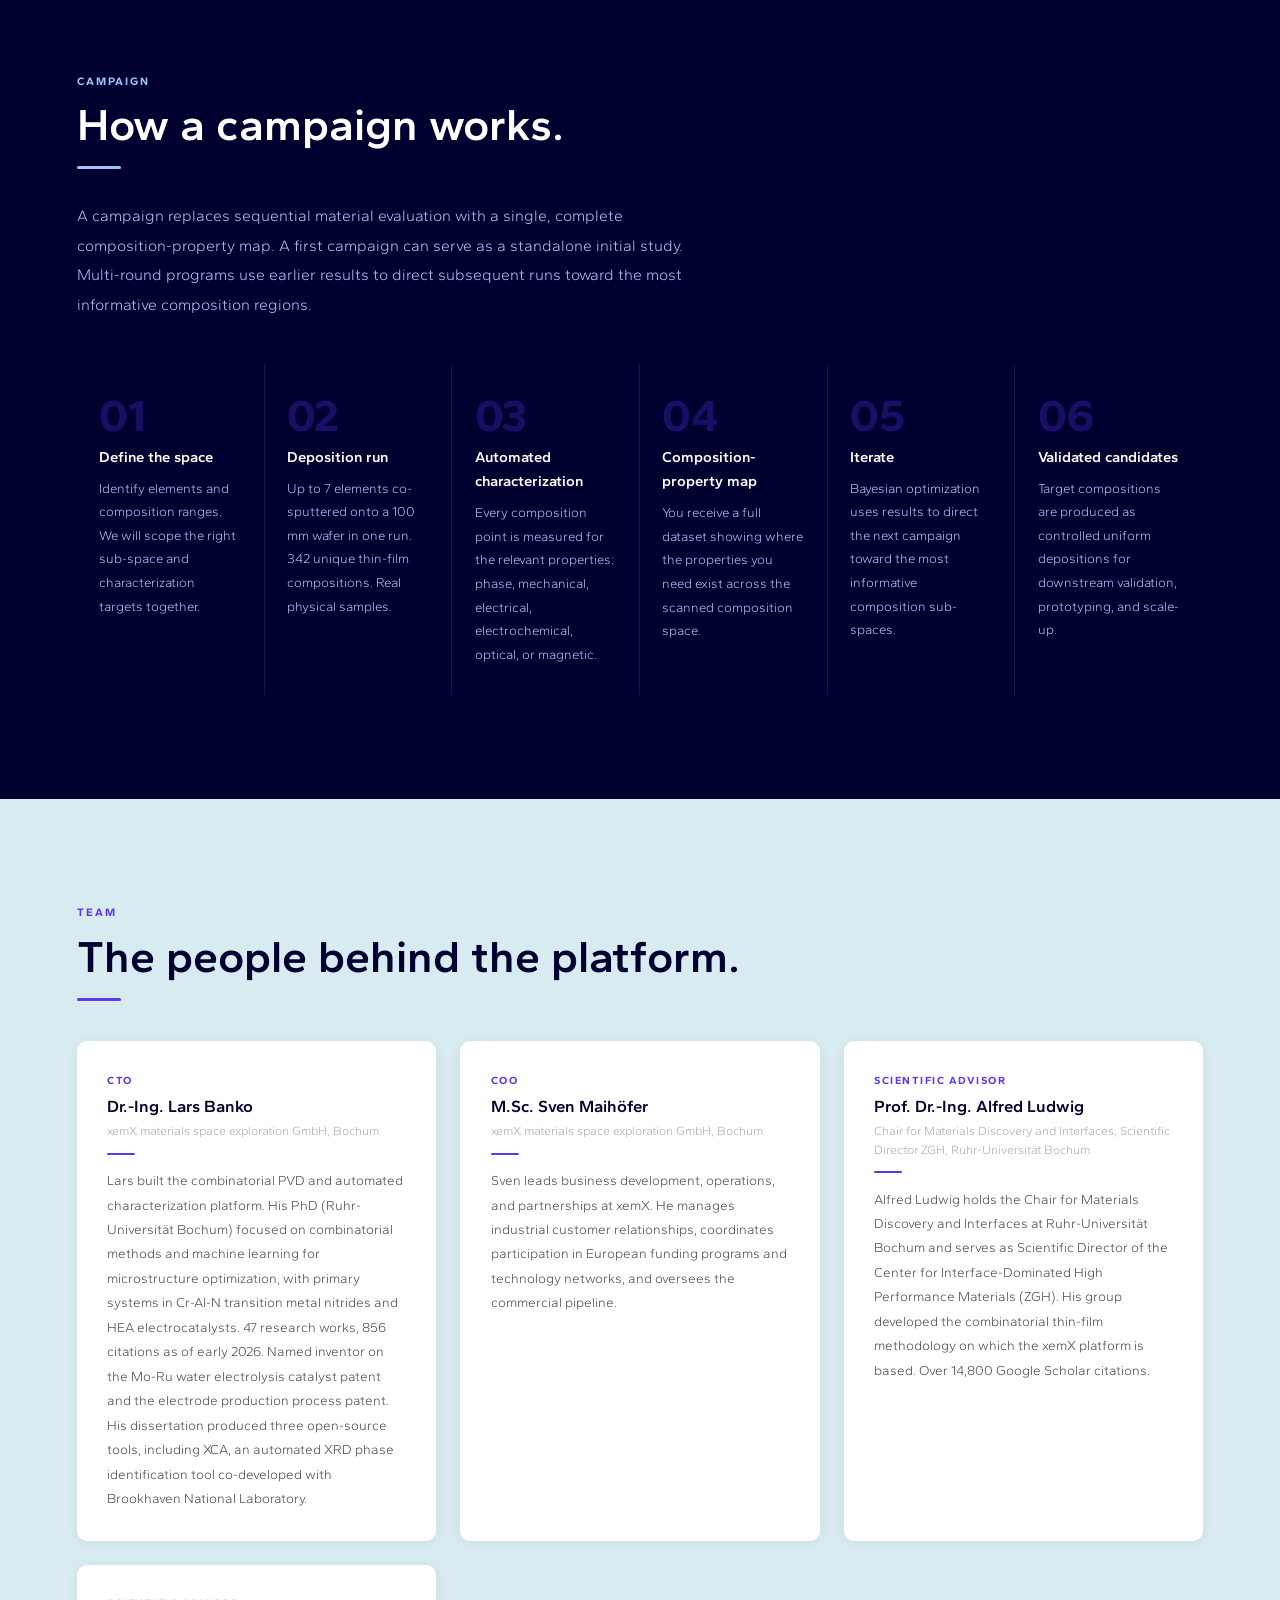
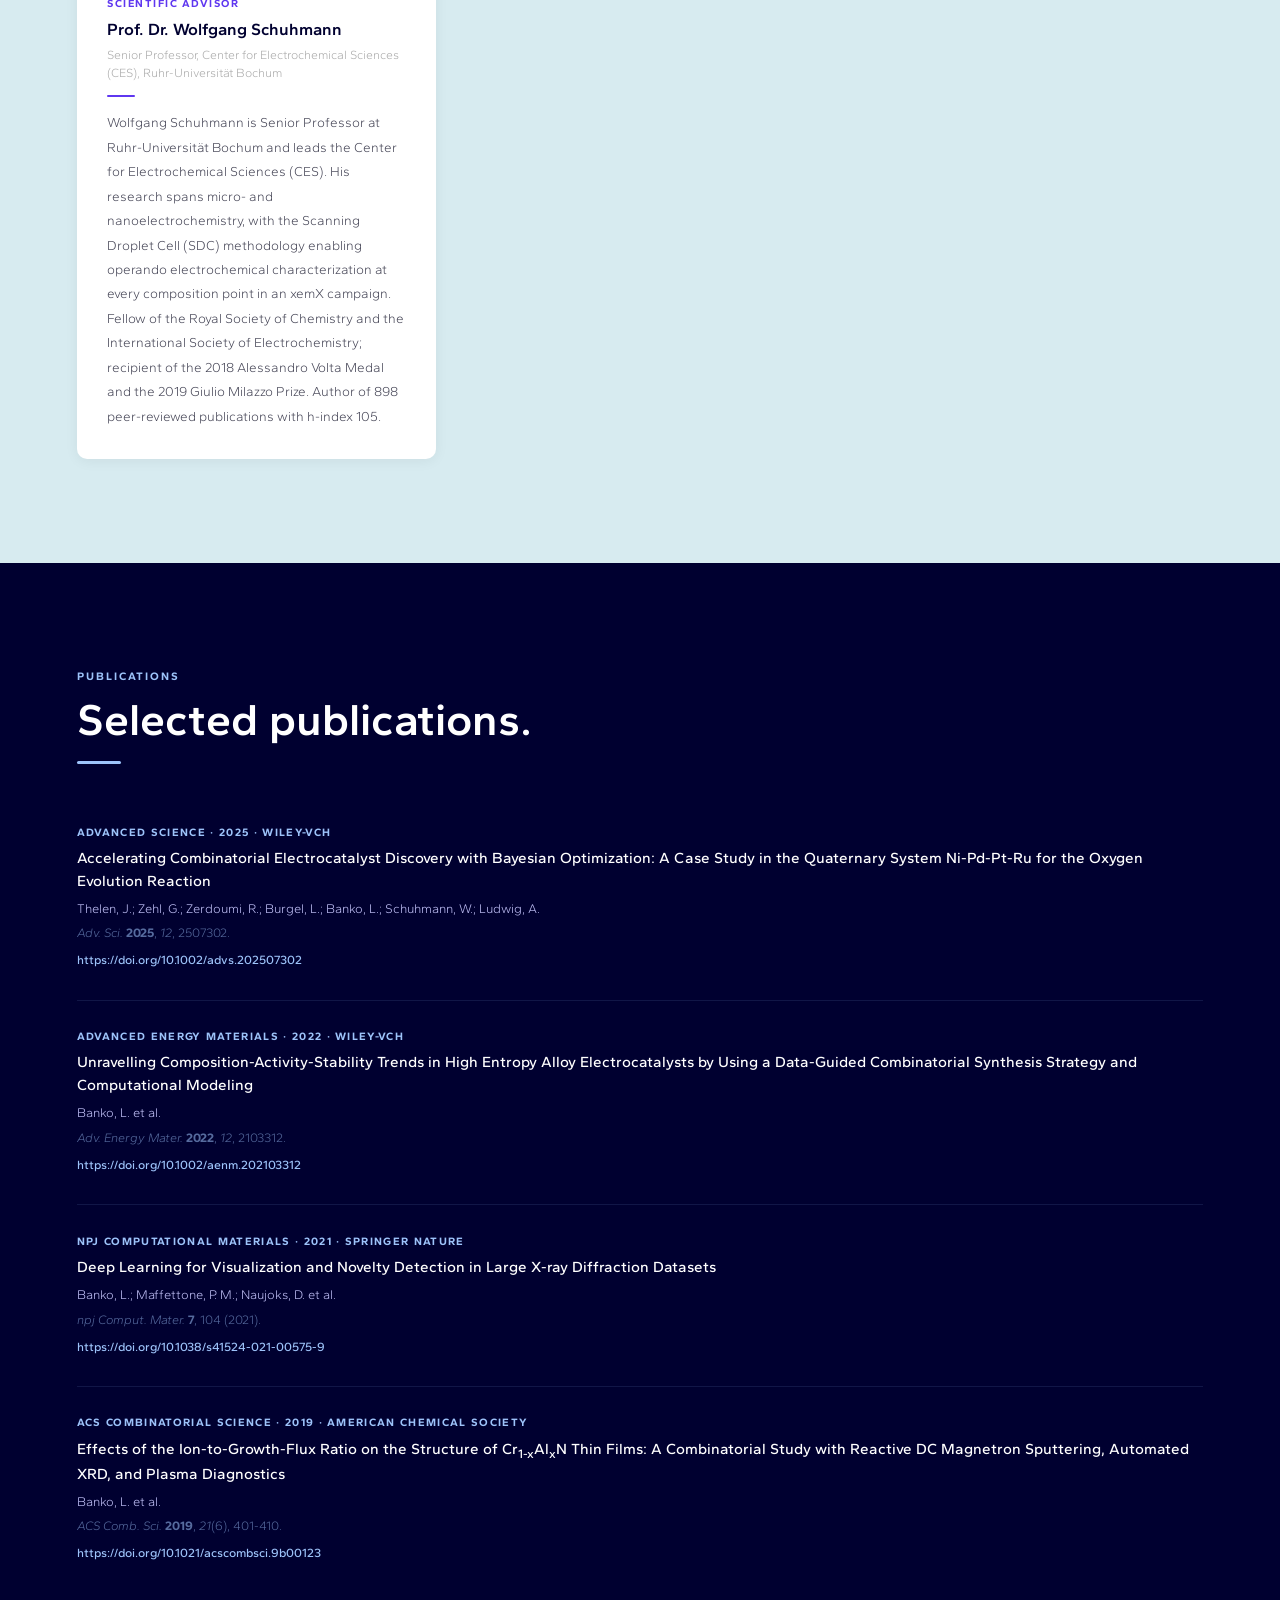
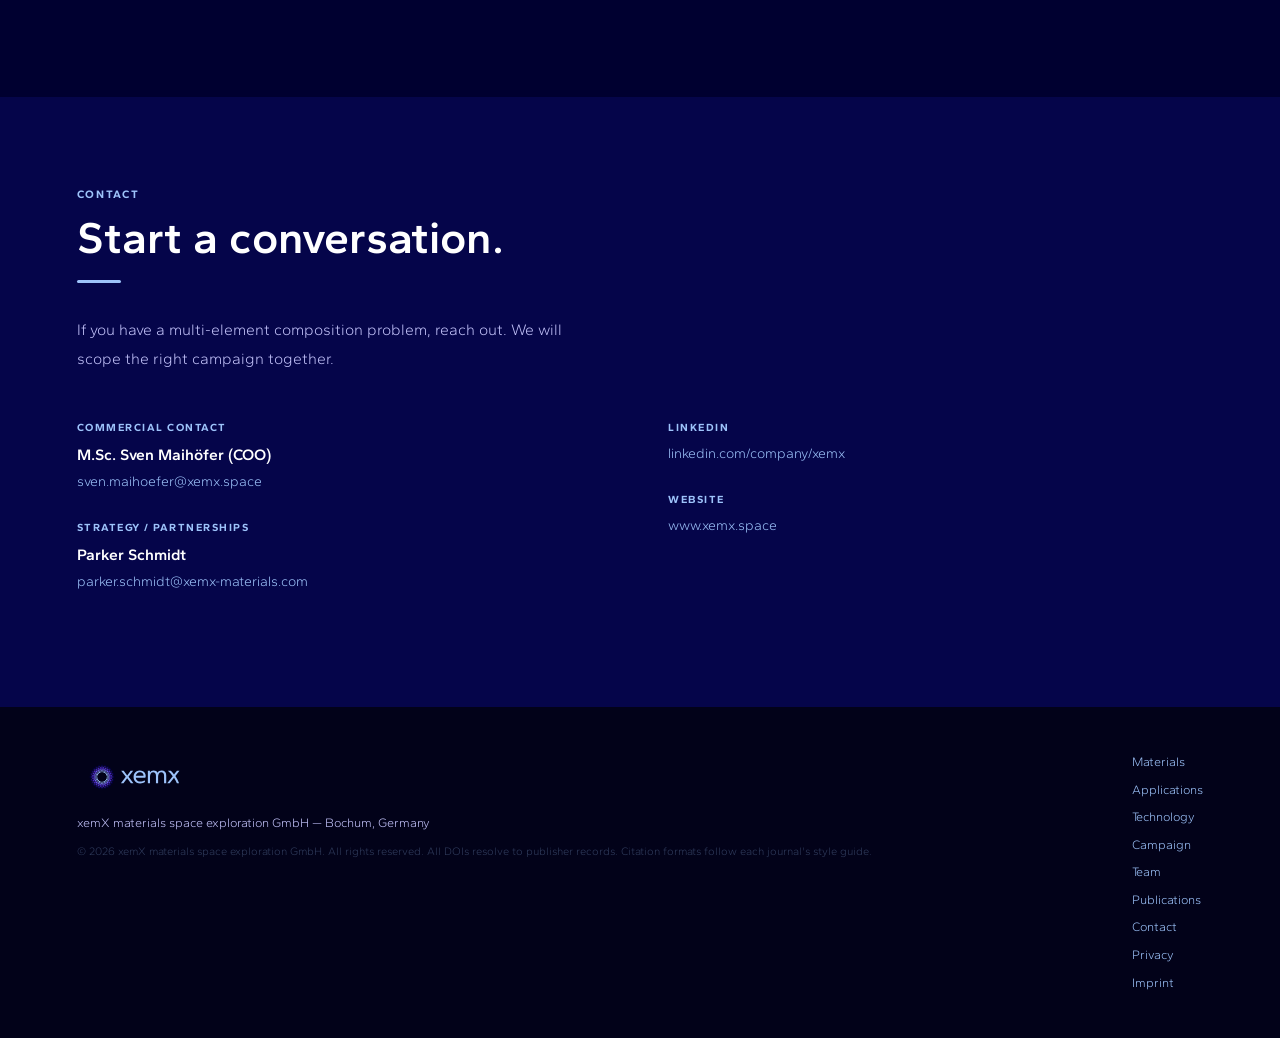
==== commit d879e31b: "Revert "Fix: Lars = CEO, remove Parker from contact section" This reverts commit 9eaeb57958e91c74758" ====
--- a/index.html
+++ b/index.html
@@ -431,7 +431,7 @@
       <div class="rule"></div>
       <div class="team-grid">
         <div class="team-card">
-          <p class="t-role">CEO</p>
+          <p class="t-role">CTO</p>
           <p class="t-name">Dr.-Ing. Lars Banko</p>
           <p class="t-affil">xemX materials space exploration GmbH, Bochum</p>
           <div class="tdiv"></div>
@@ -524,6 +524,11 @@
             <p class="cl">Commercial Contact</p>
             <p class="cn2">M.Sc. Sven Maihöfer (COO)</p>
             <a href="mailto:sven.maihoefer@xemx.space">sven.maihoefer@xemx.space</a>
+          </div>
+          <div class="contact-block">
+            <p class="cl">Strategy / Partnerships</p>
+            <p class="cn2">Parker Schmidt</p>
+            <a href="mailto:parker.schmidt@xemx-materials.com">parker.schmidt@xemx-materials.com</a>
           </div>
         </div>
         <div>
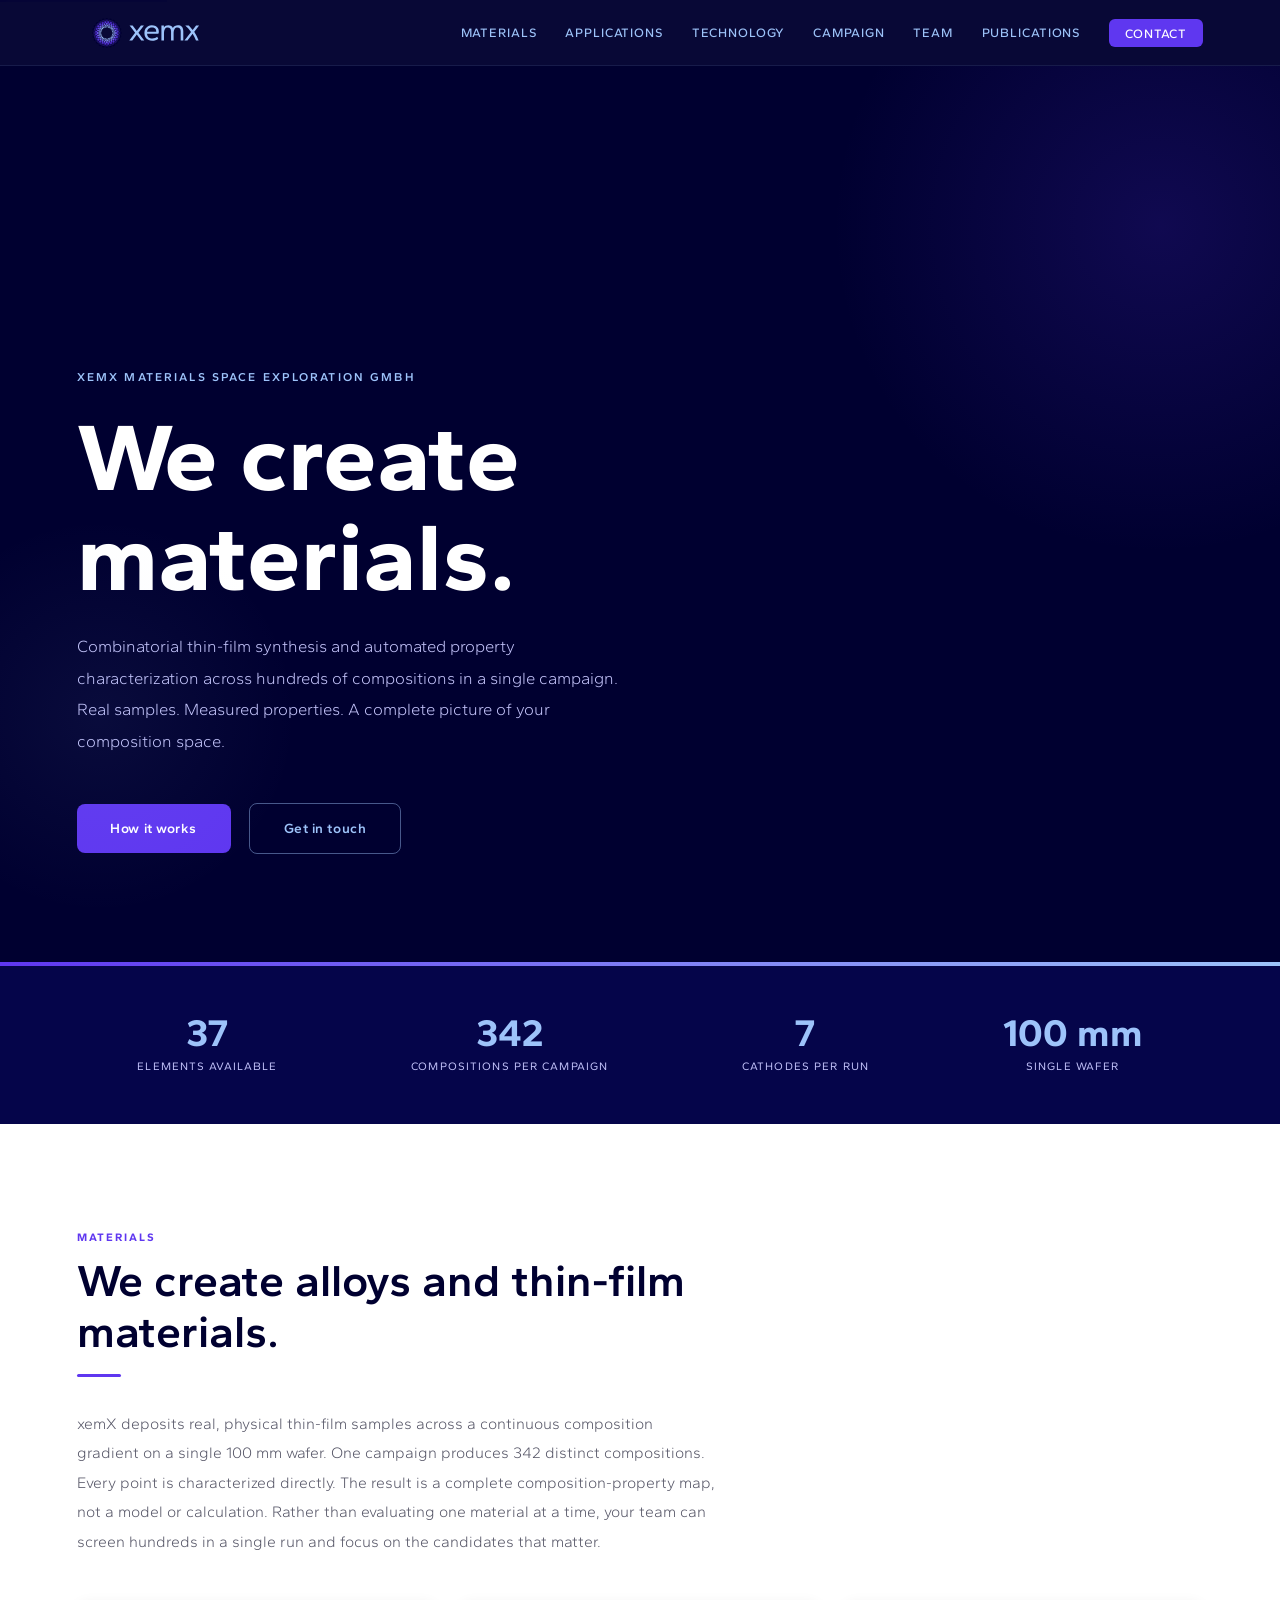
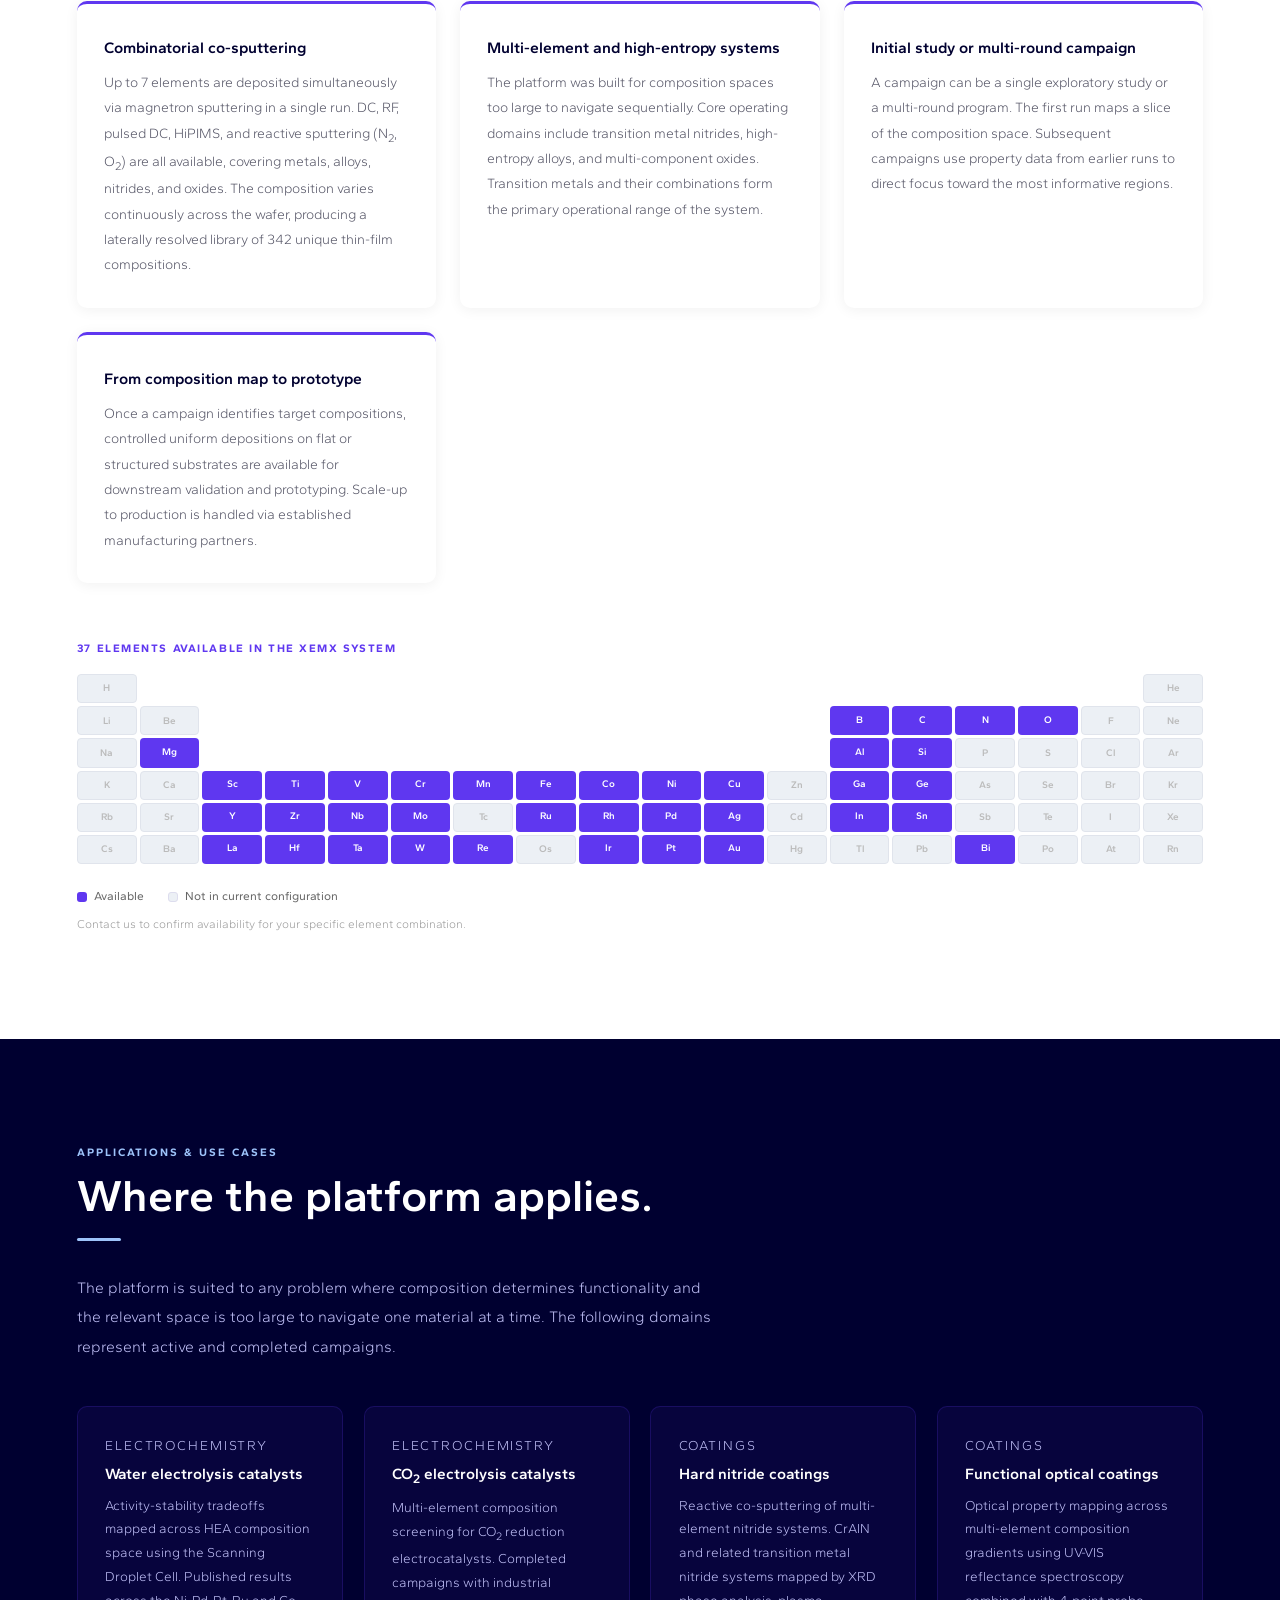
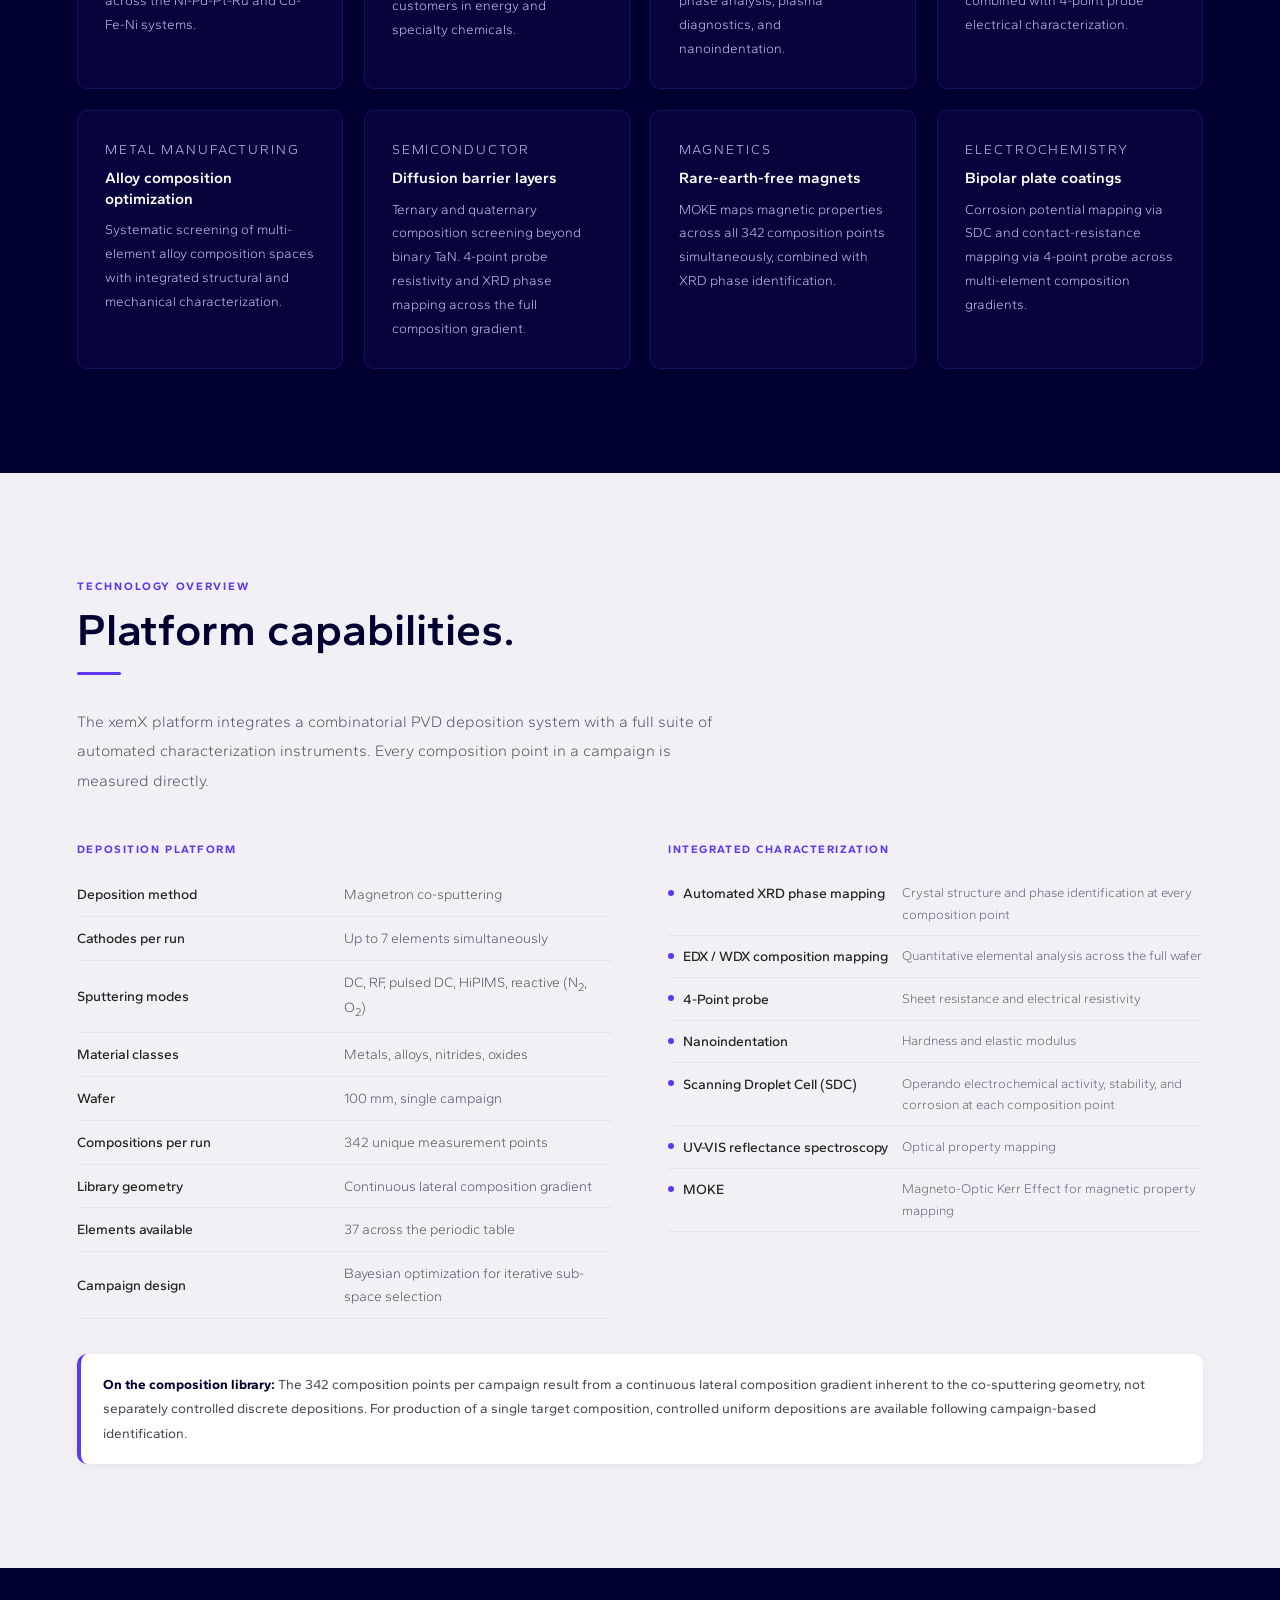
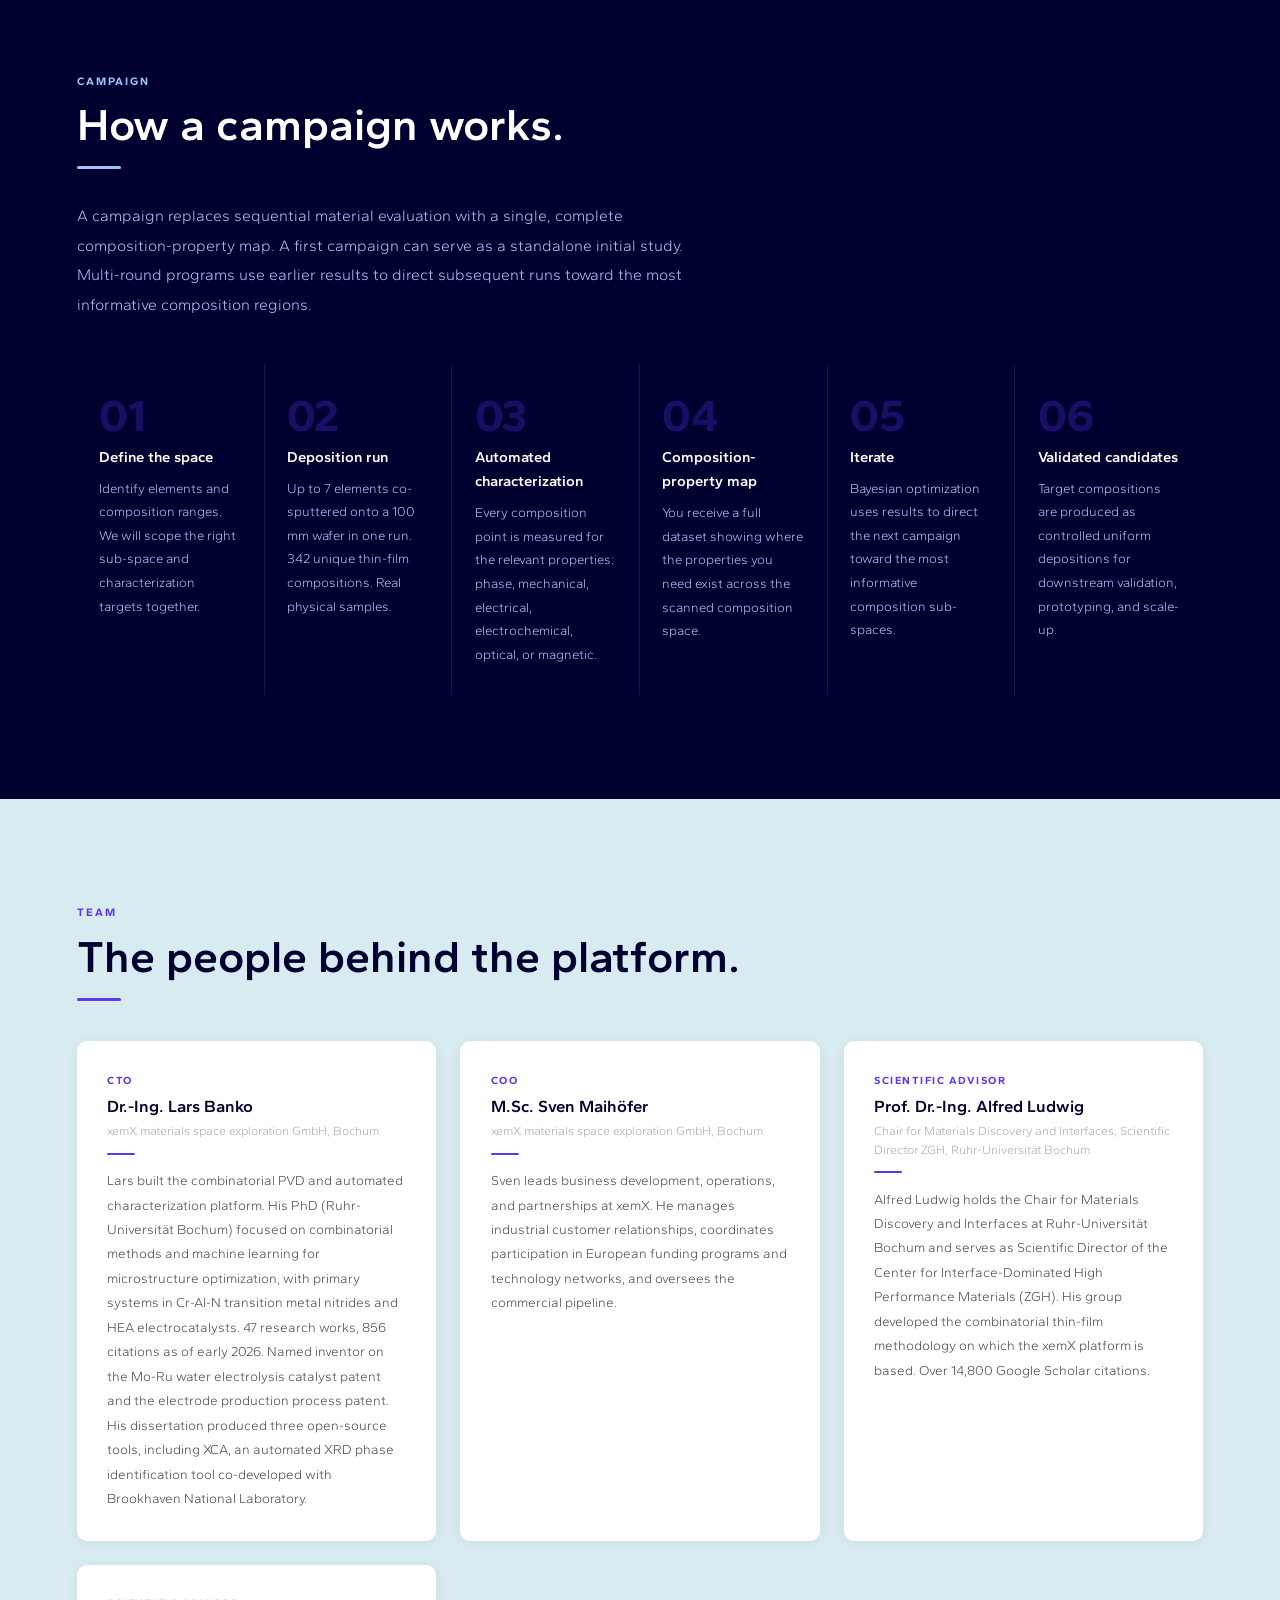
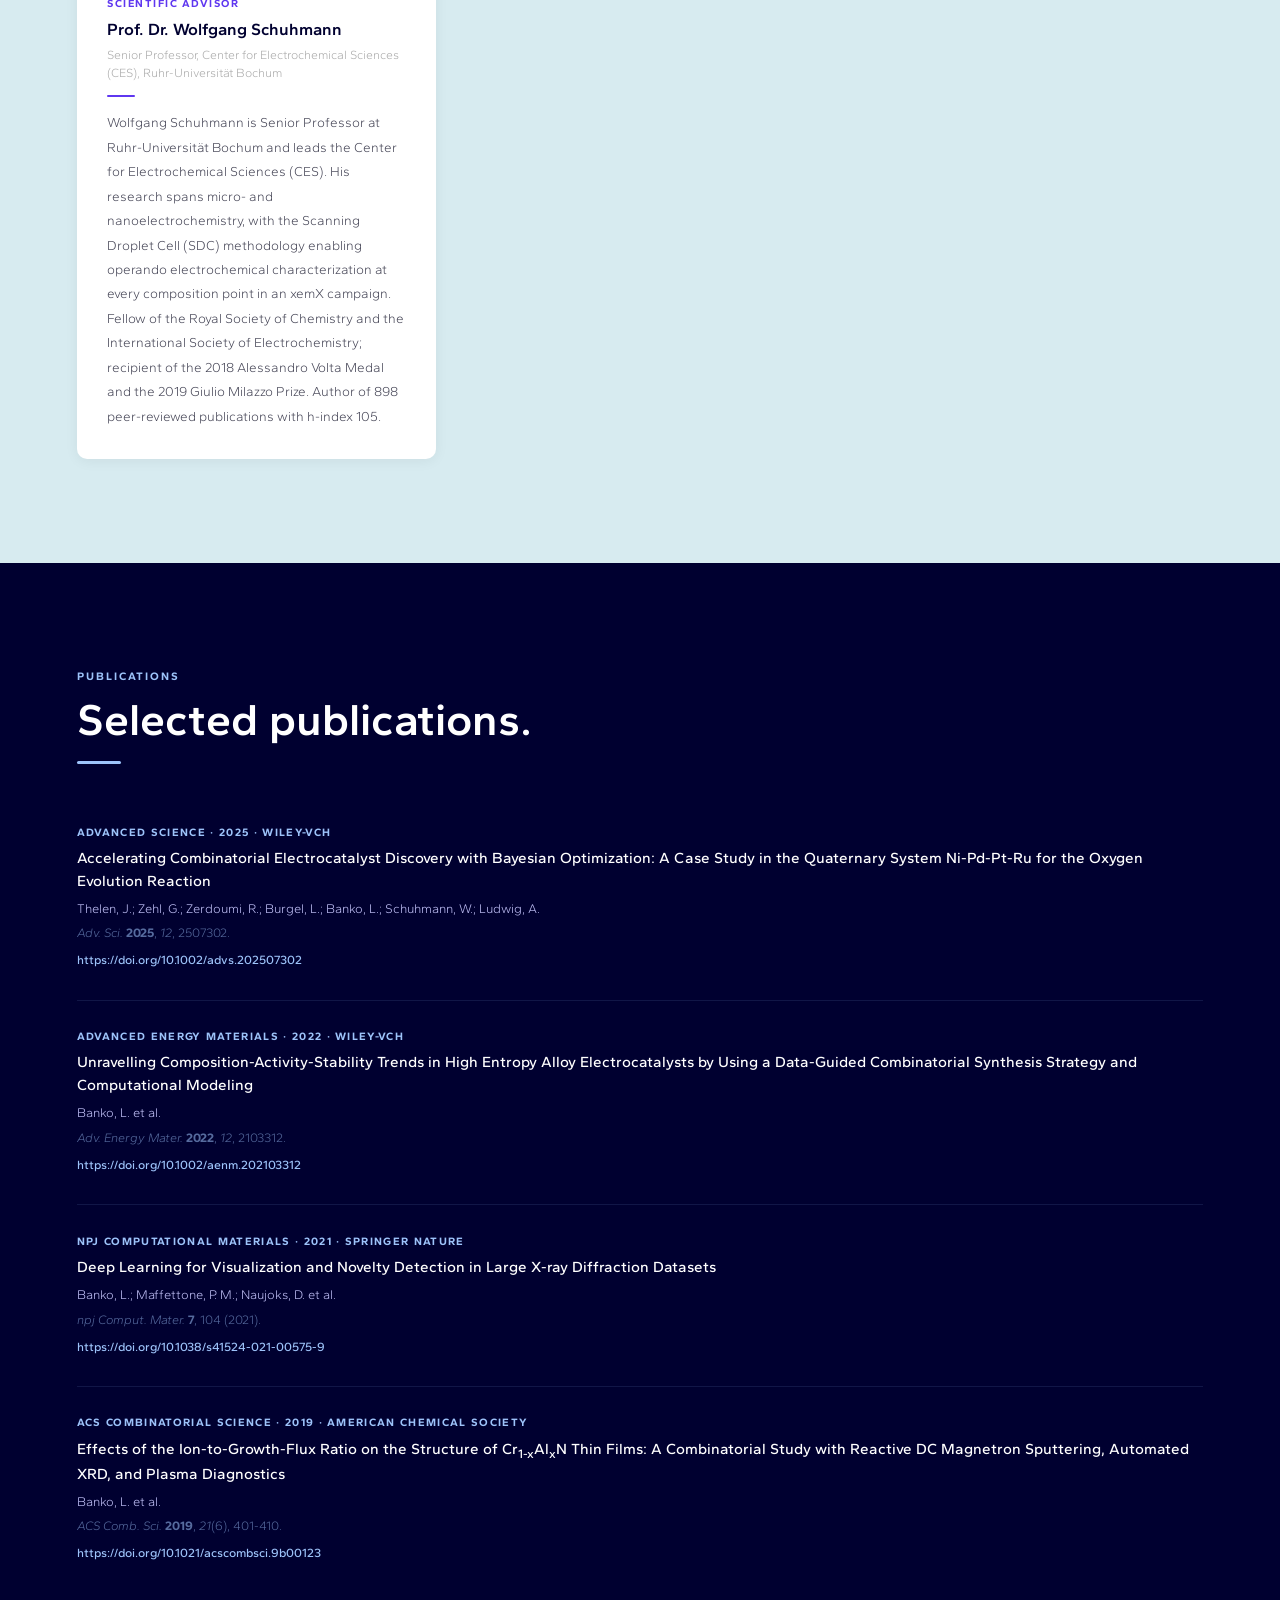
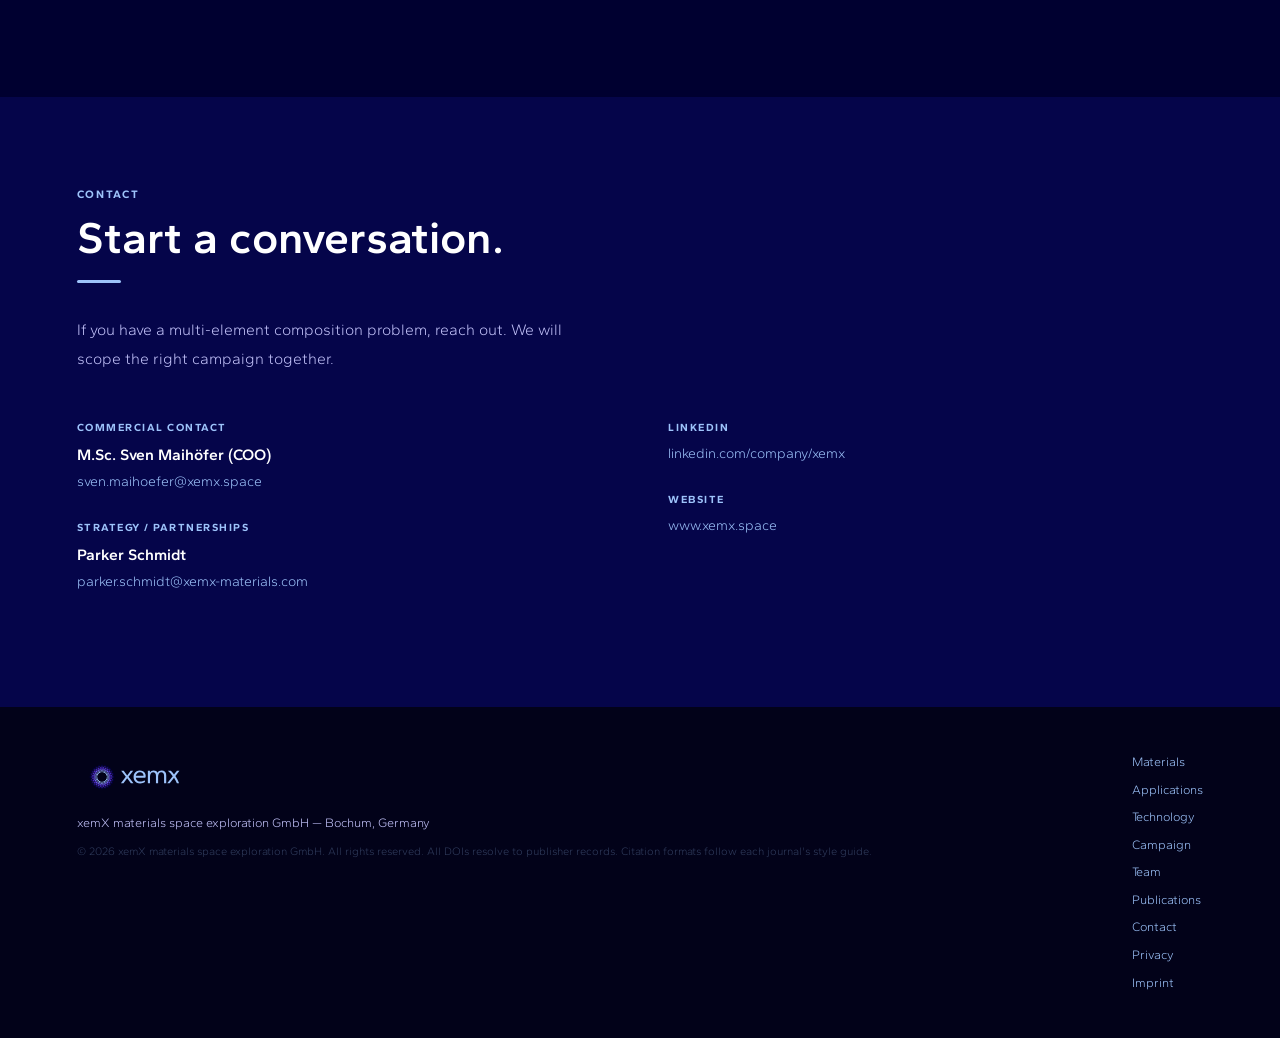
==== commit e02fc791: "Fix: Update elements count from 36 to 37 Stats section now consistent with periodic table (37 elemen" ====
--- a/index.html
+++ b/index.html
@@ -54,7 +54,7 @@
 
     <div class="stats">
       <div class="stat">
-        <span class="sn">36</span><span class="sl">Elements available</span>
+        <span class="sn">37</span><span class="sl">Elements available</span>
       </div>
       <div class="stat">
         <span class="sn">342</span><span class="sl">Compositions per campaign</span>
